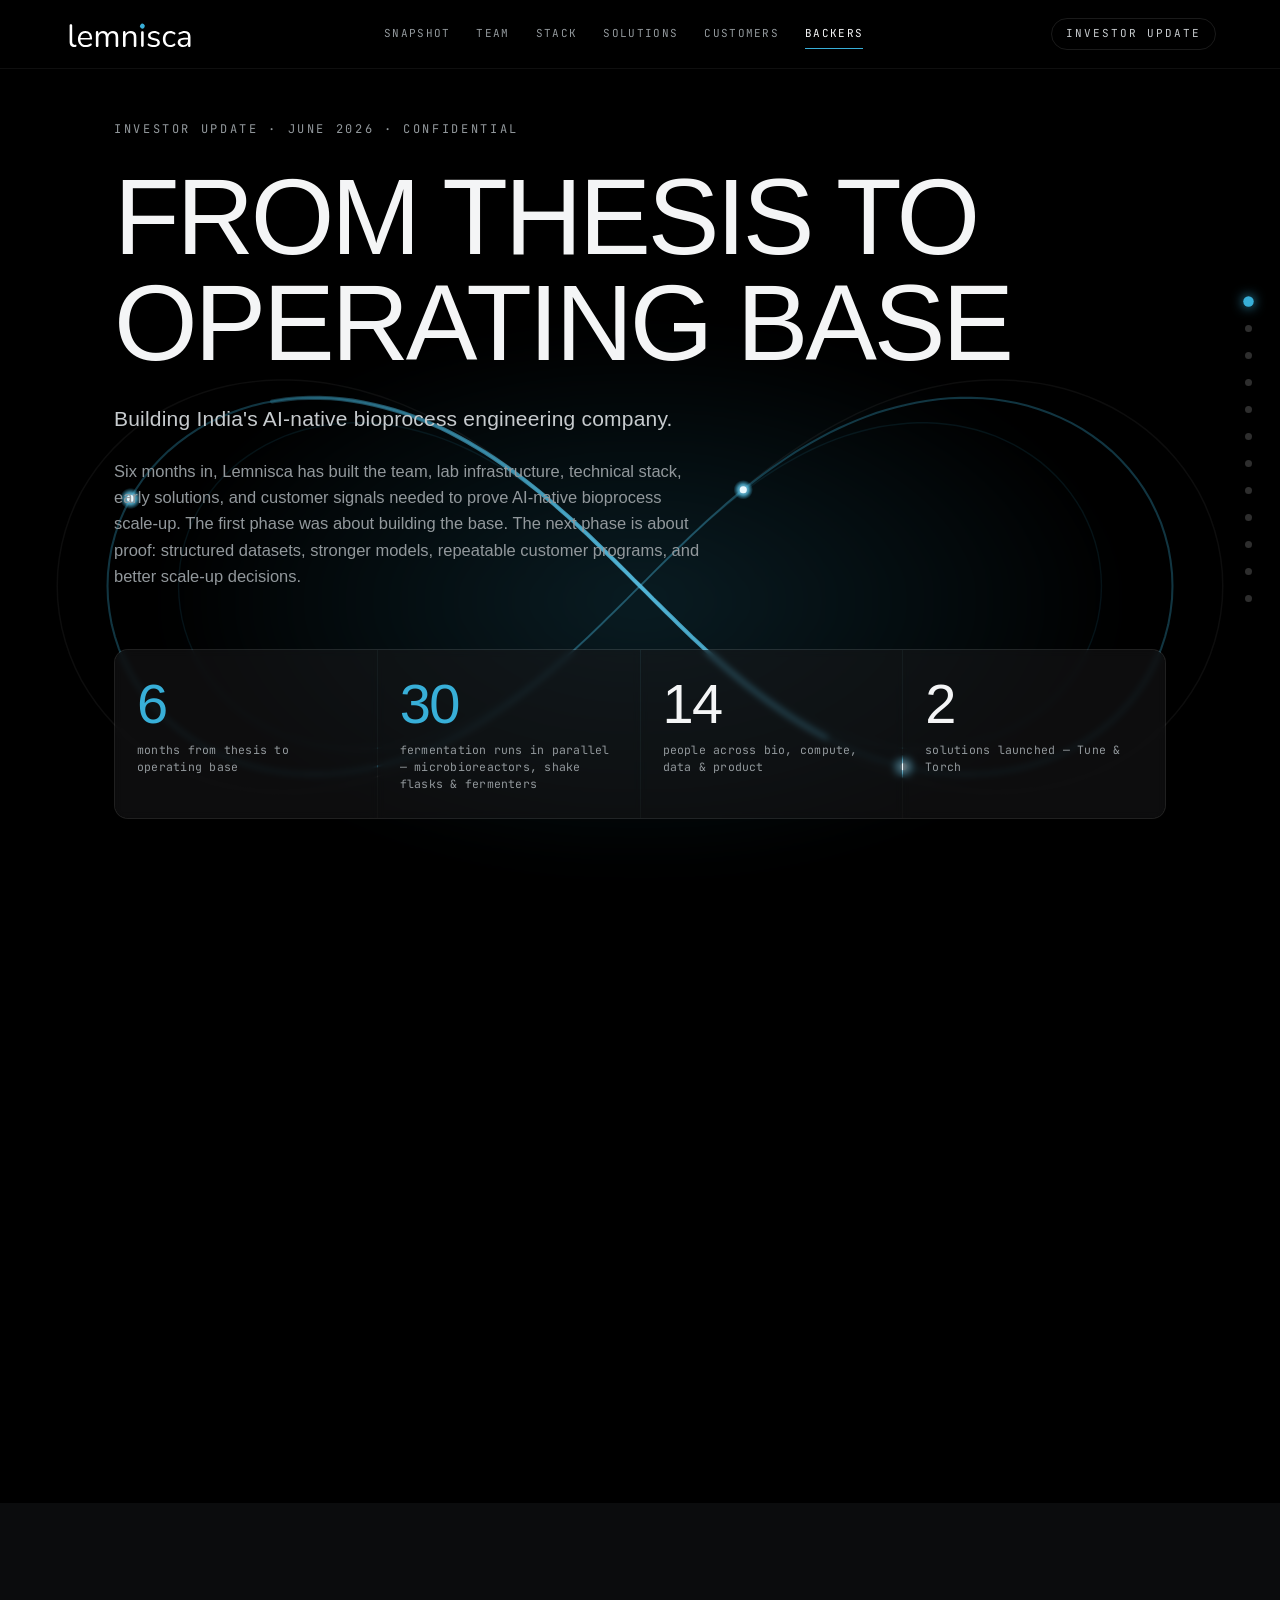
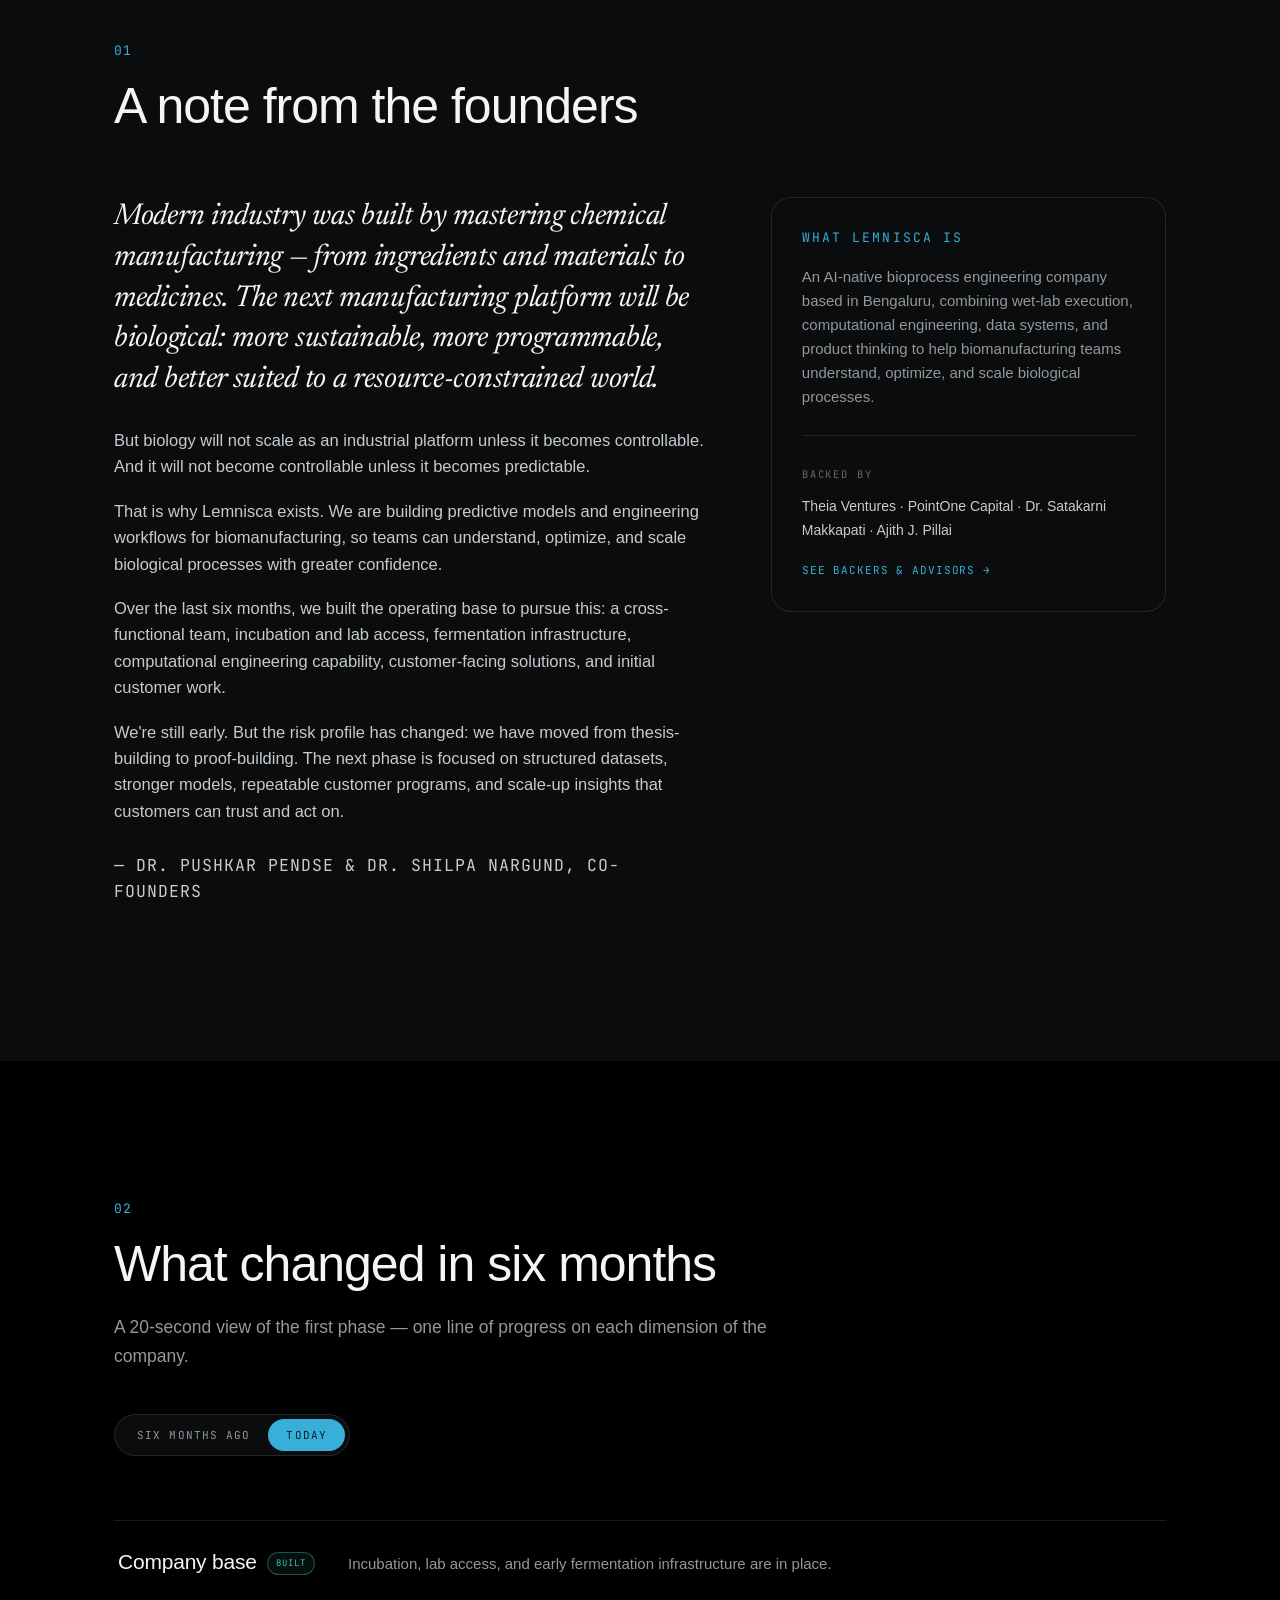
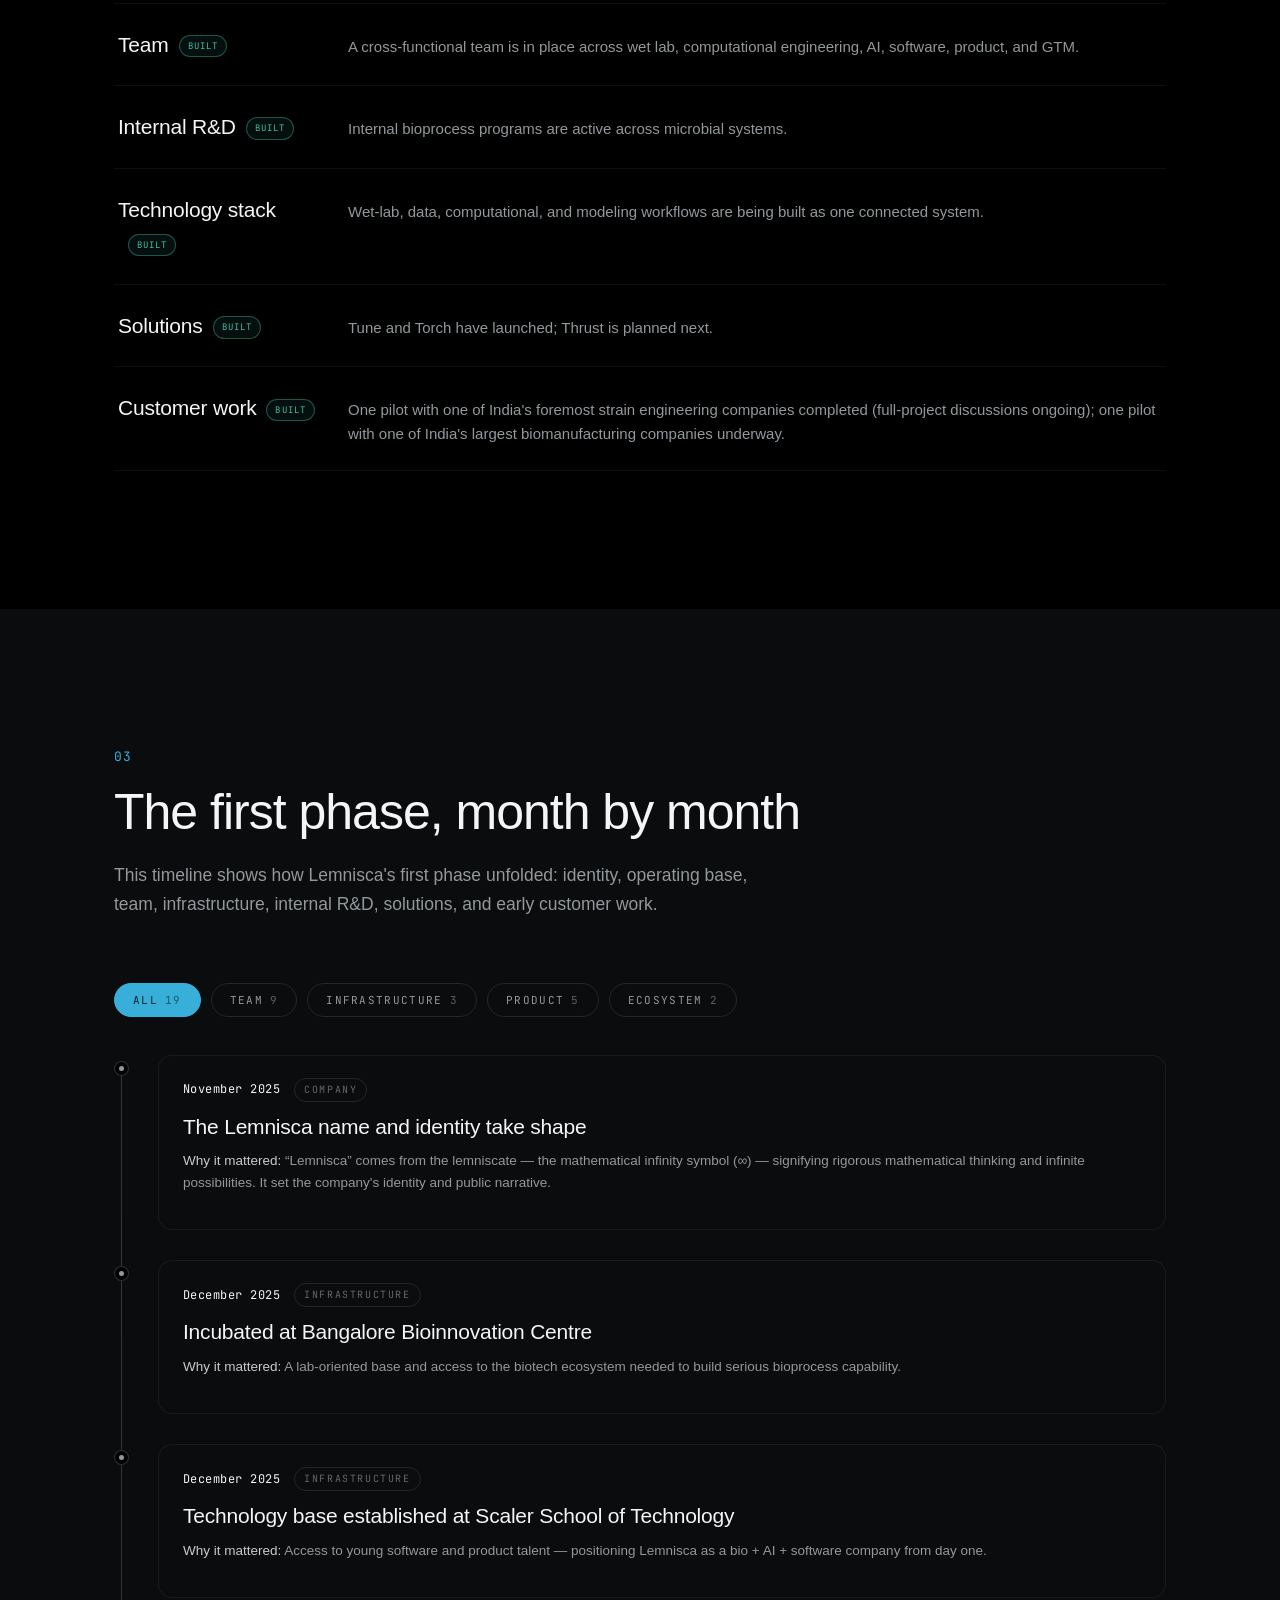
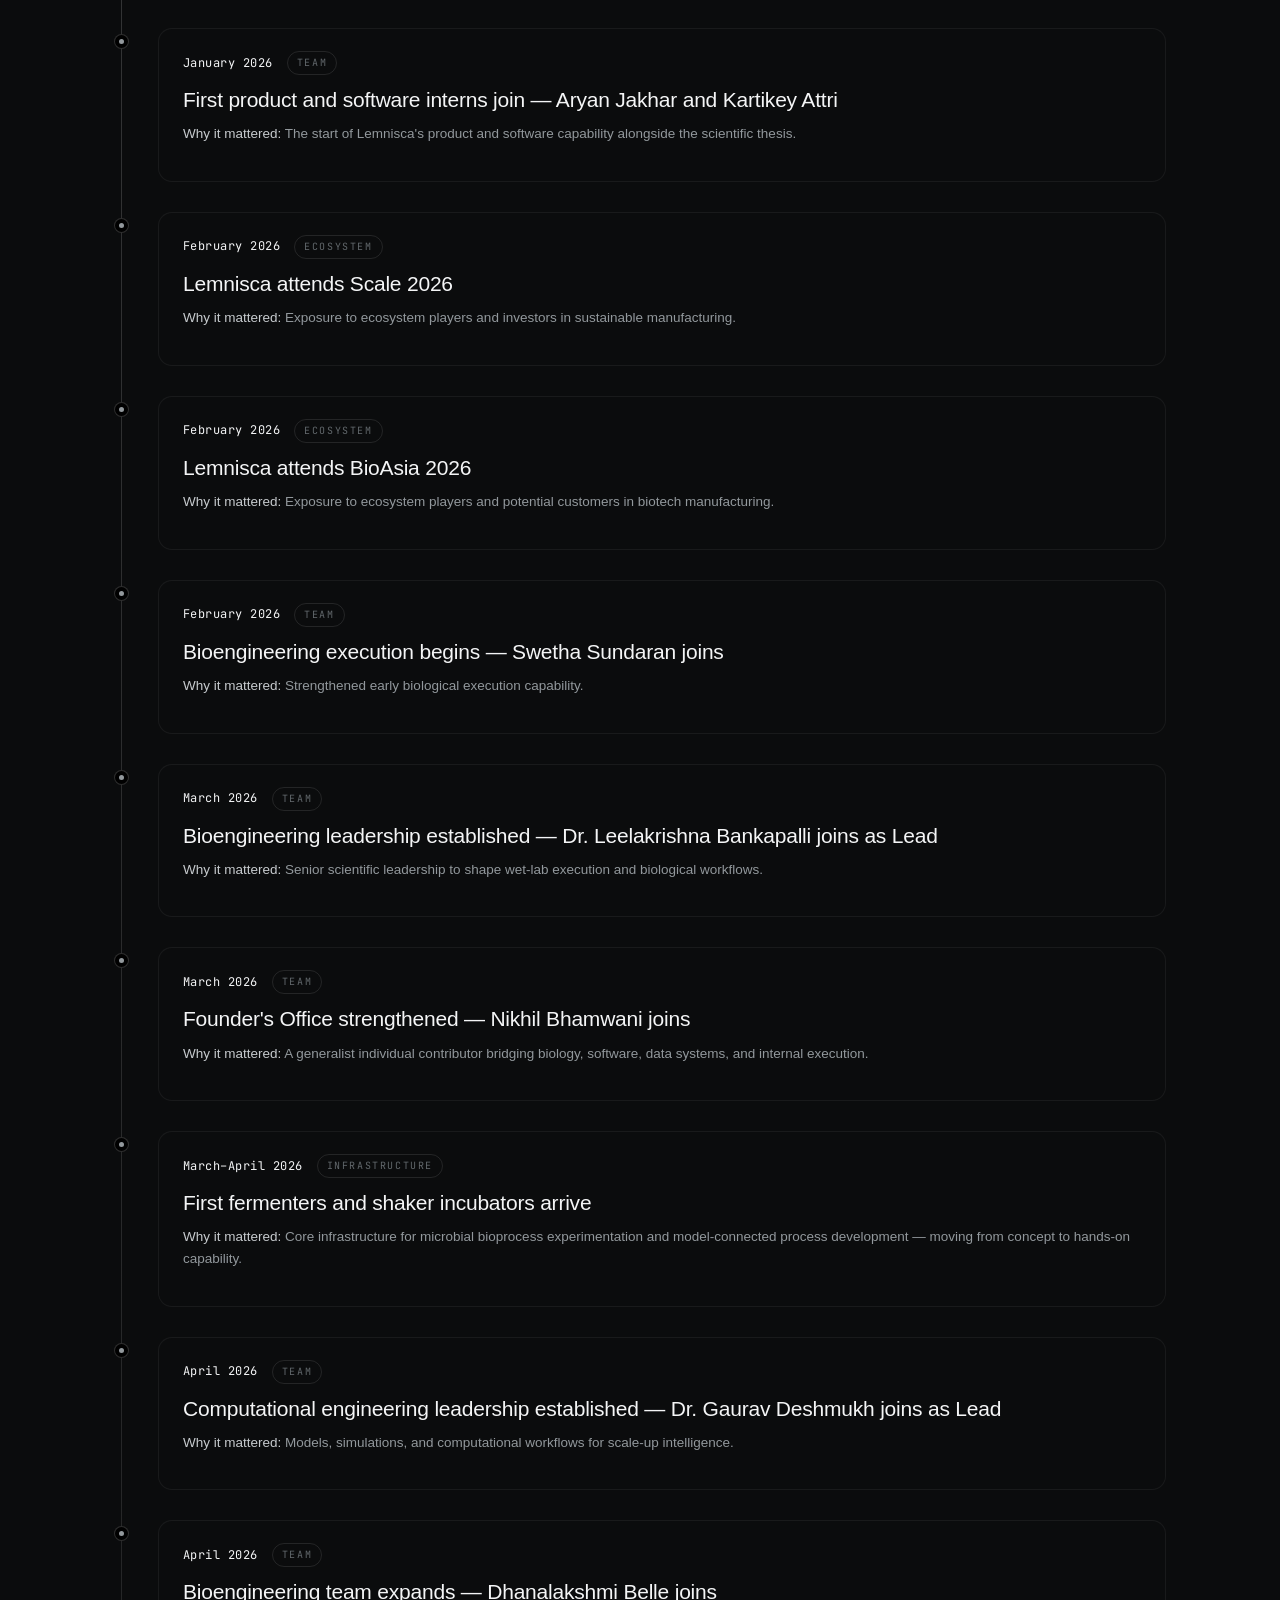
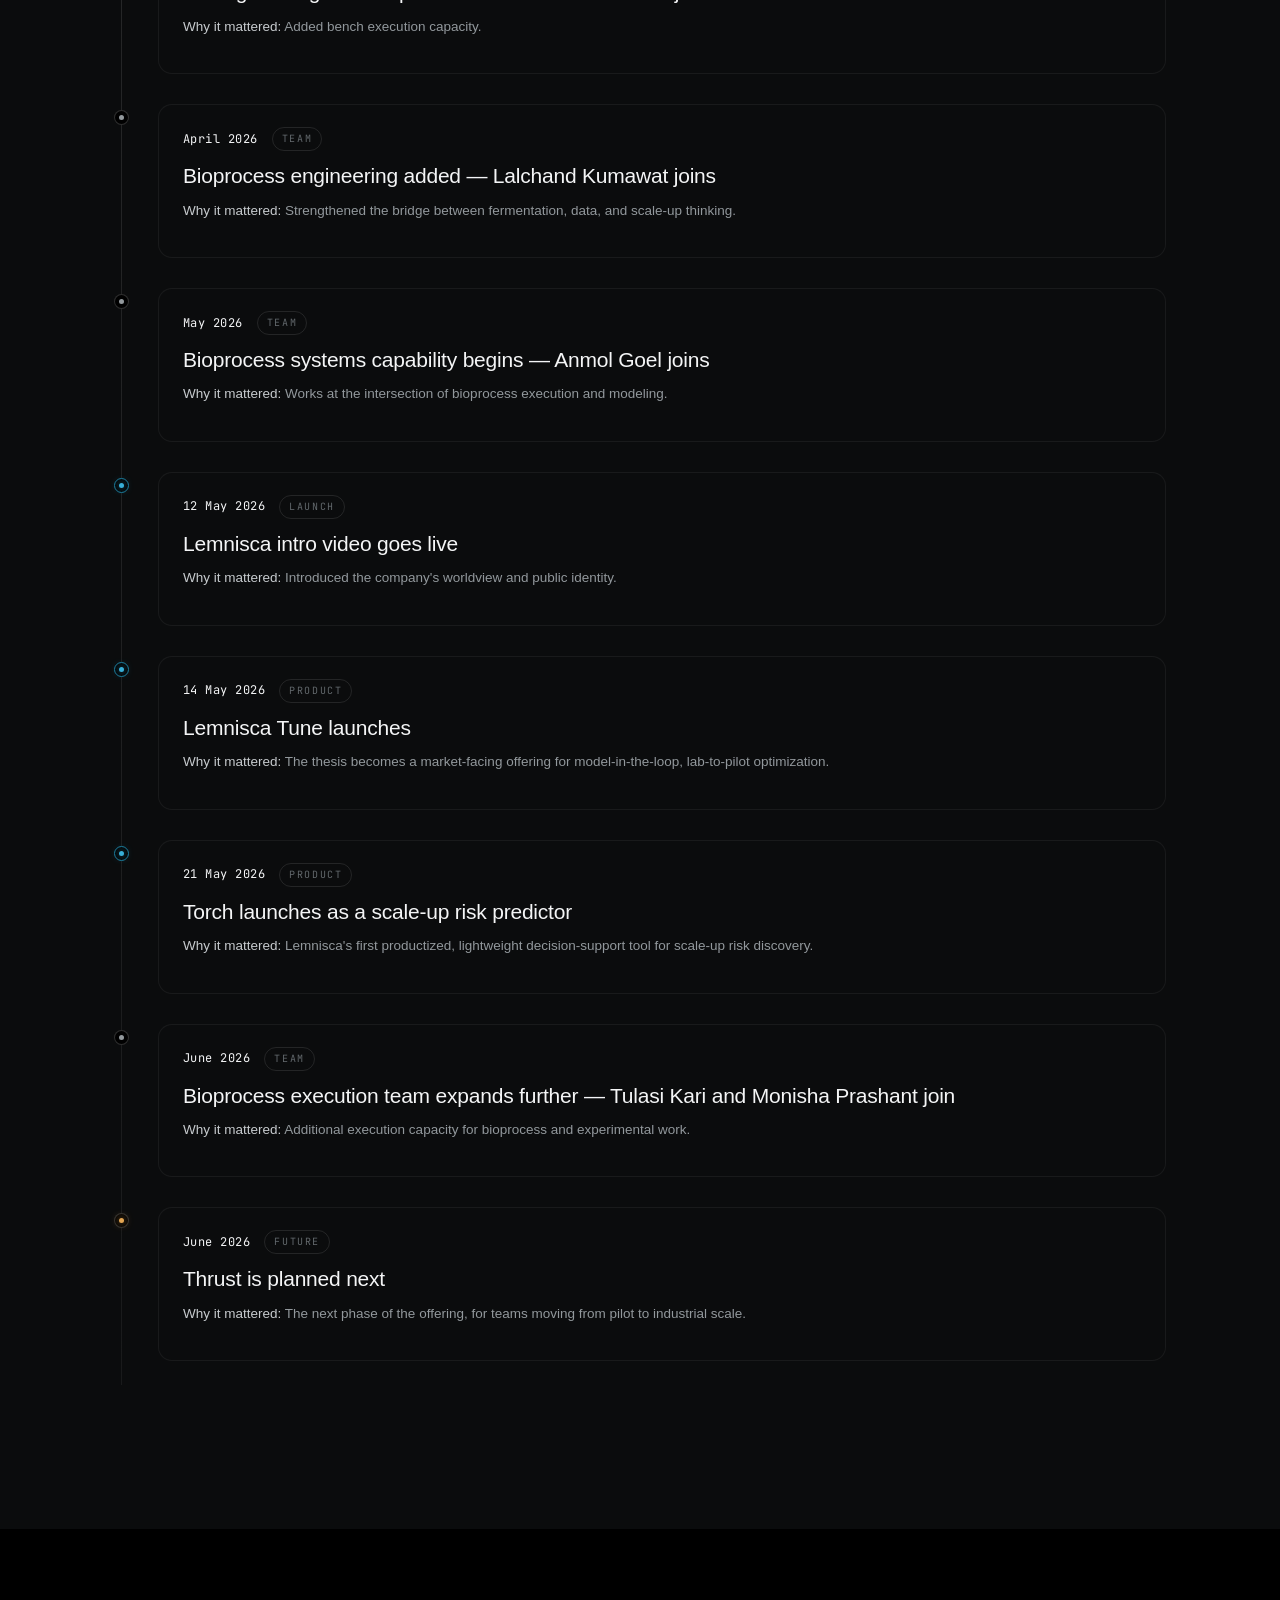
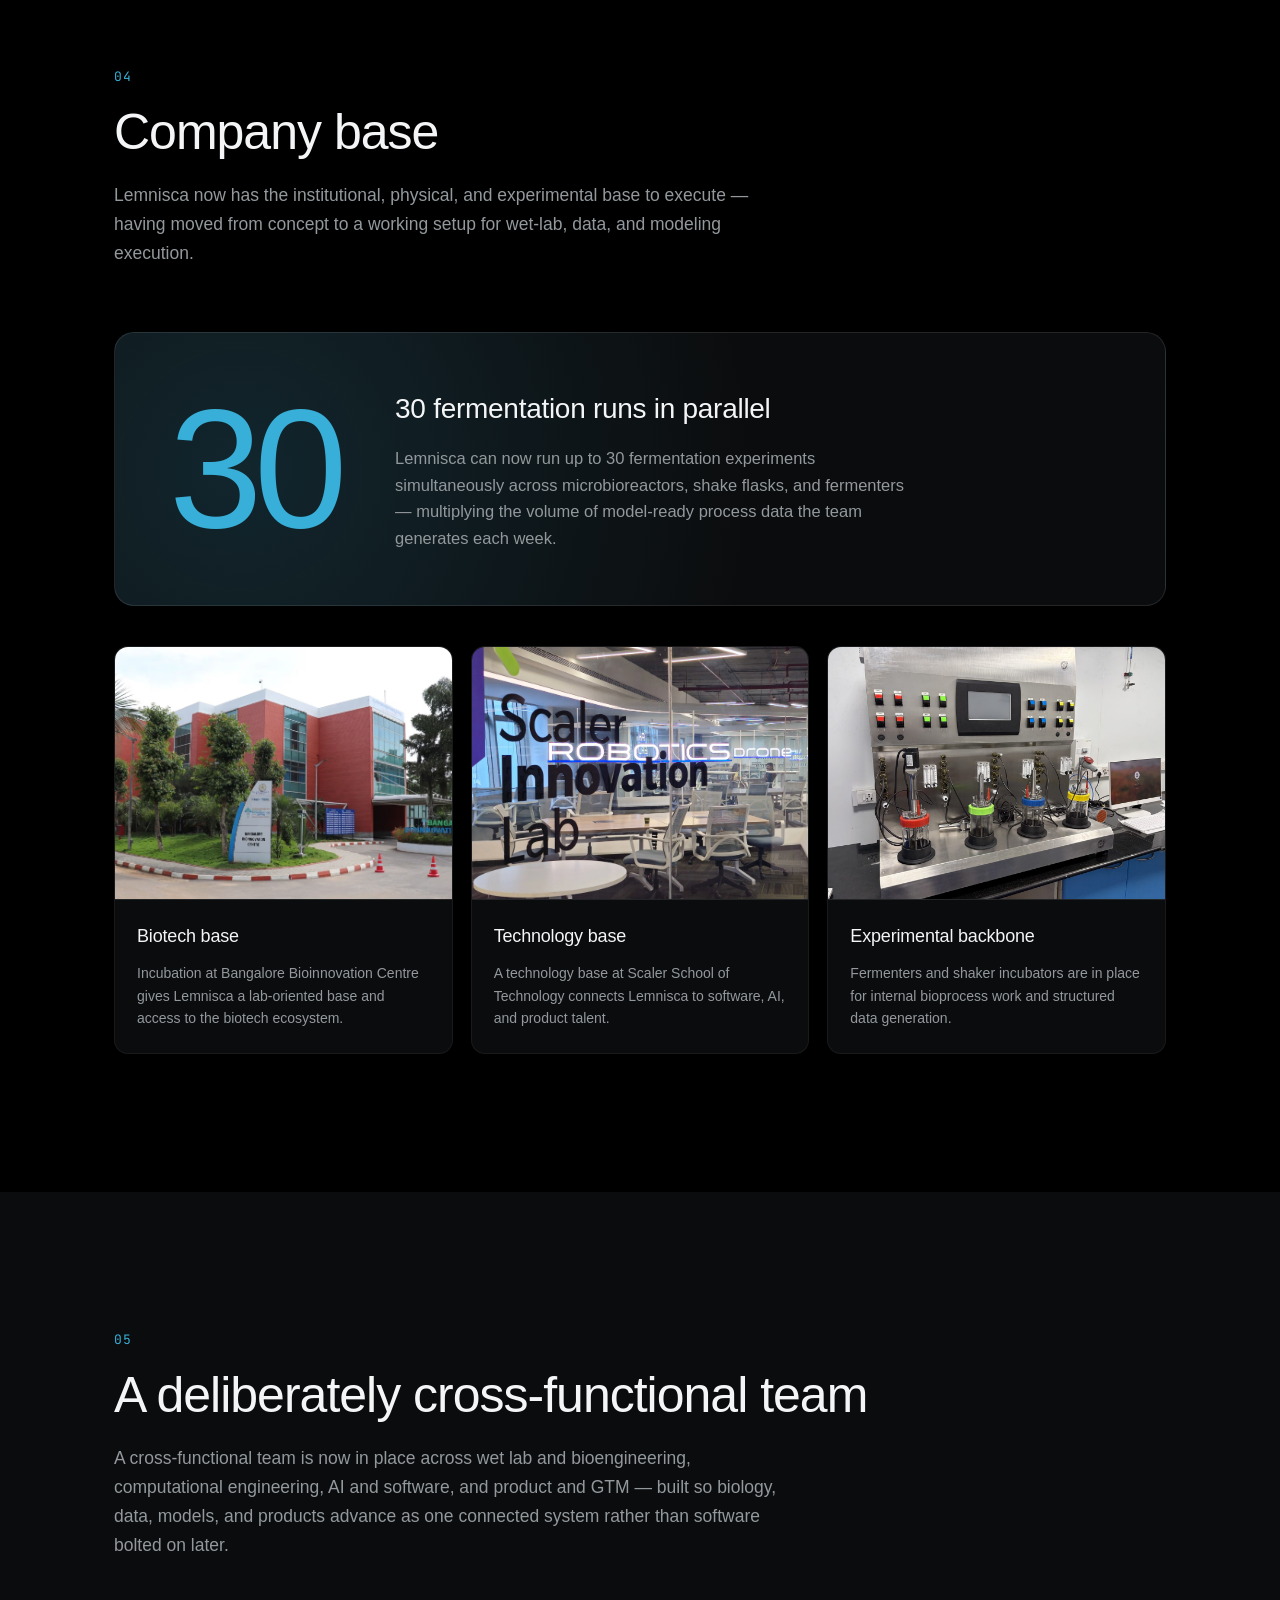
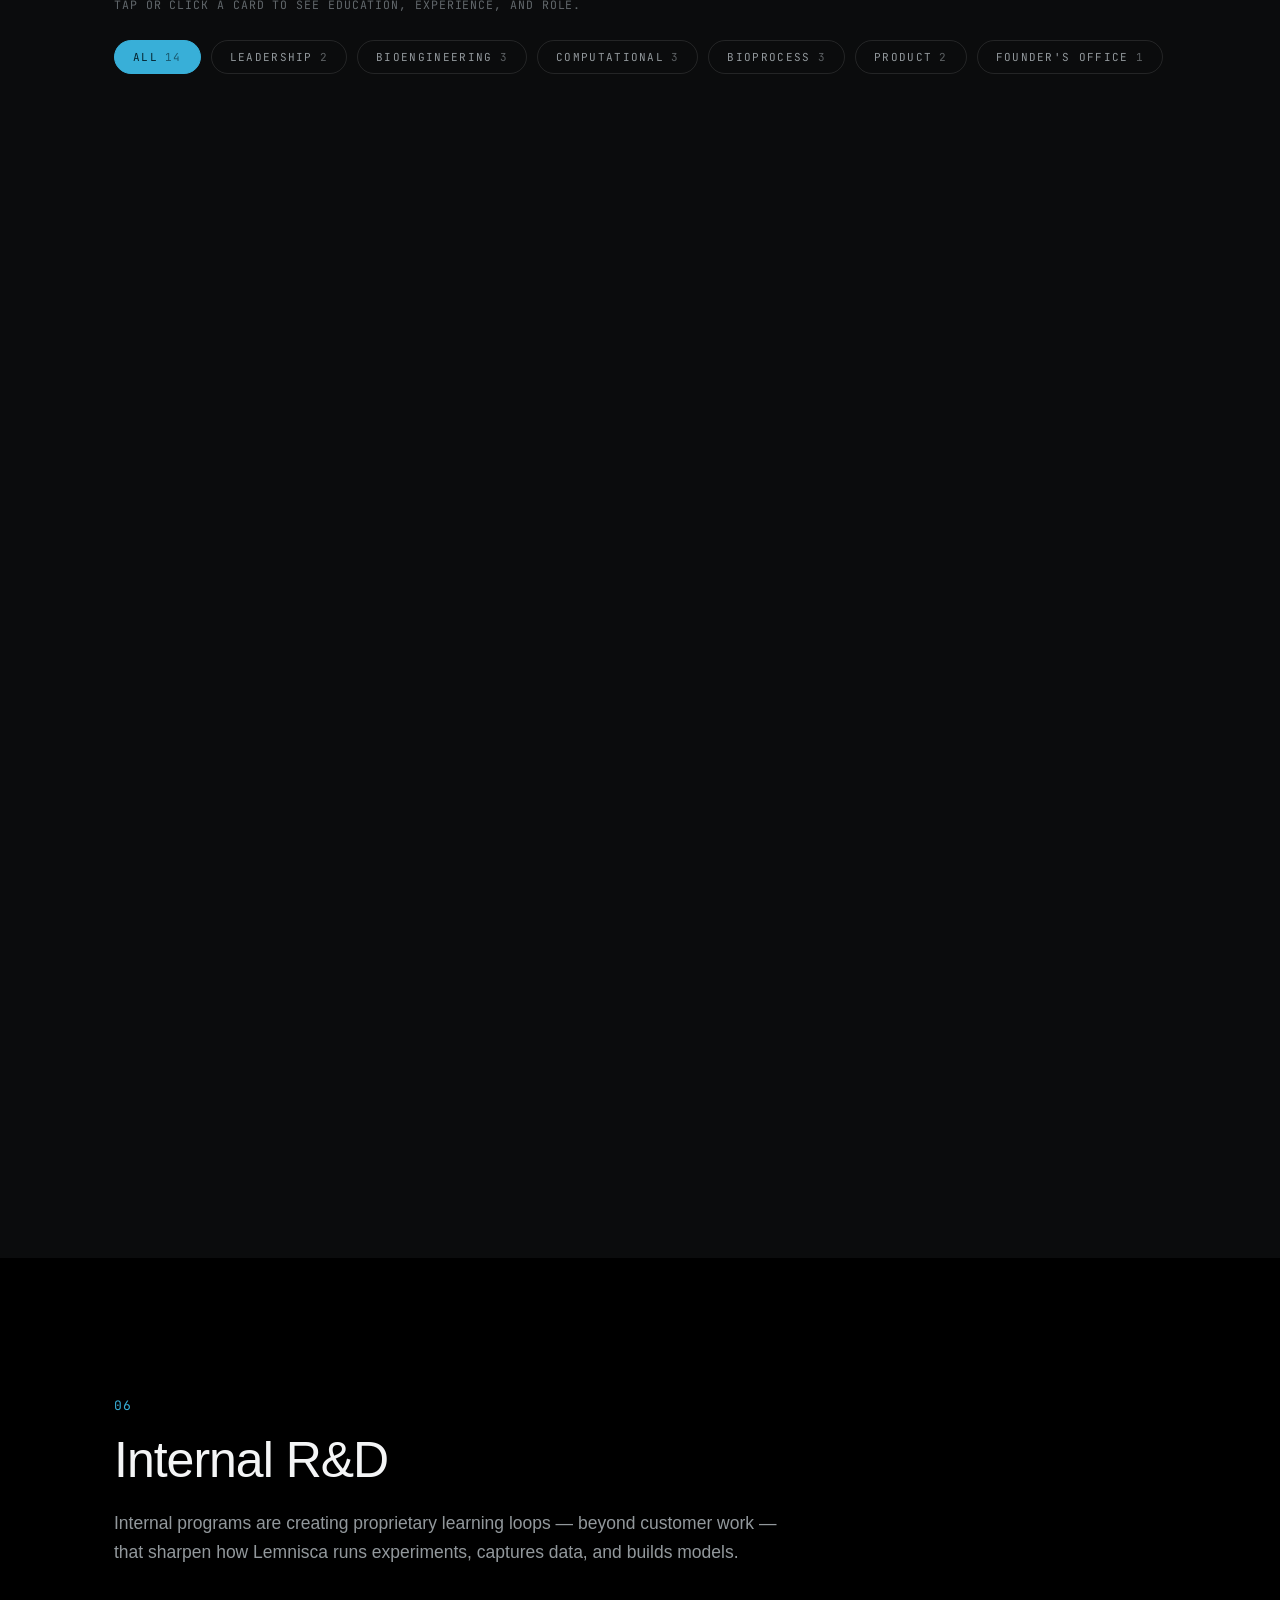
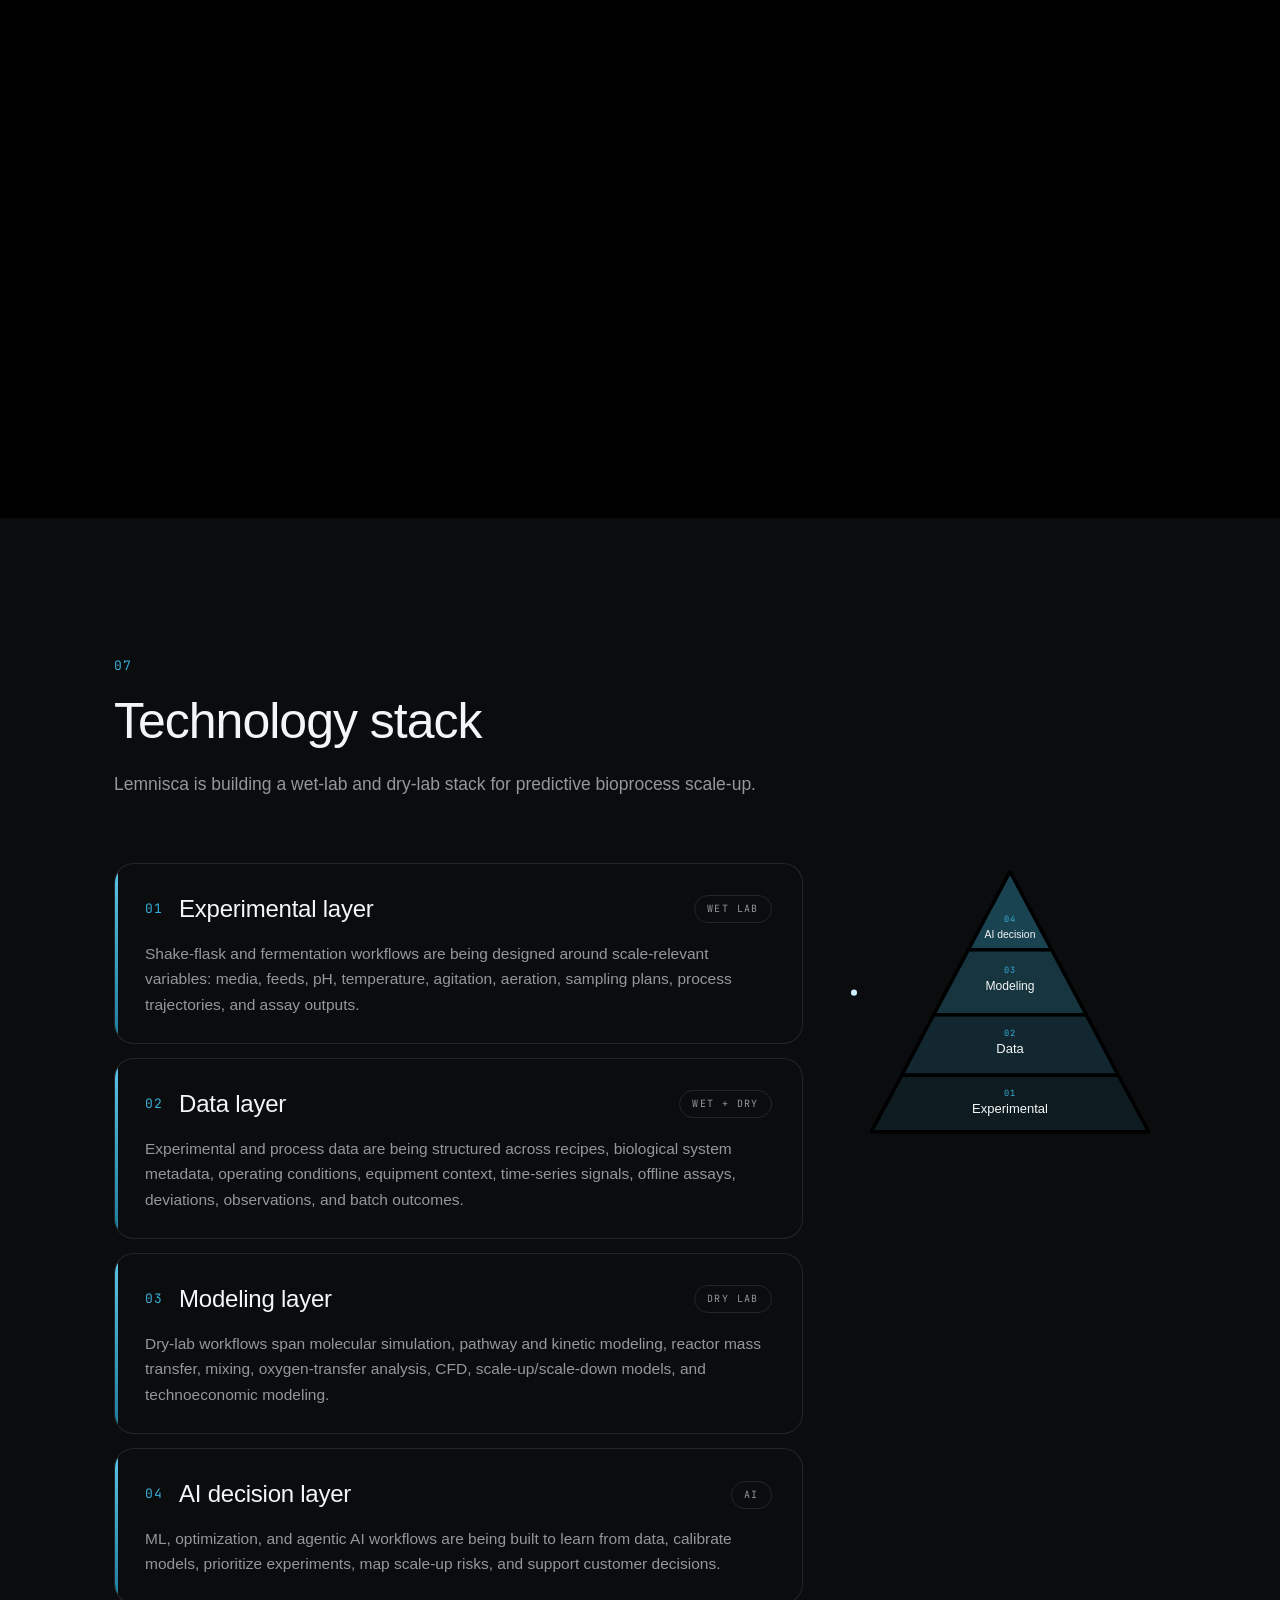
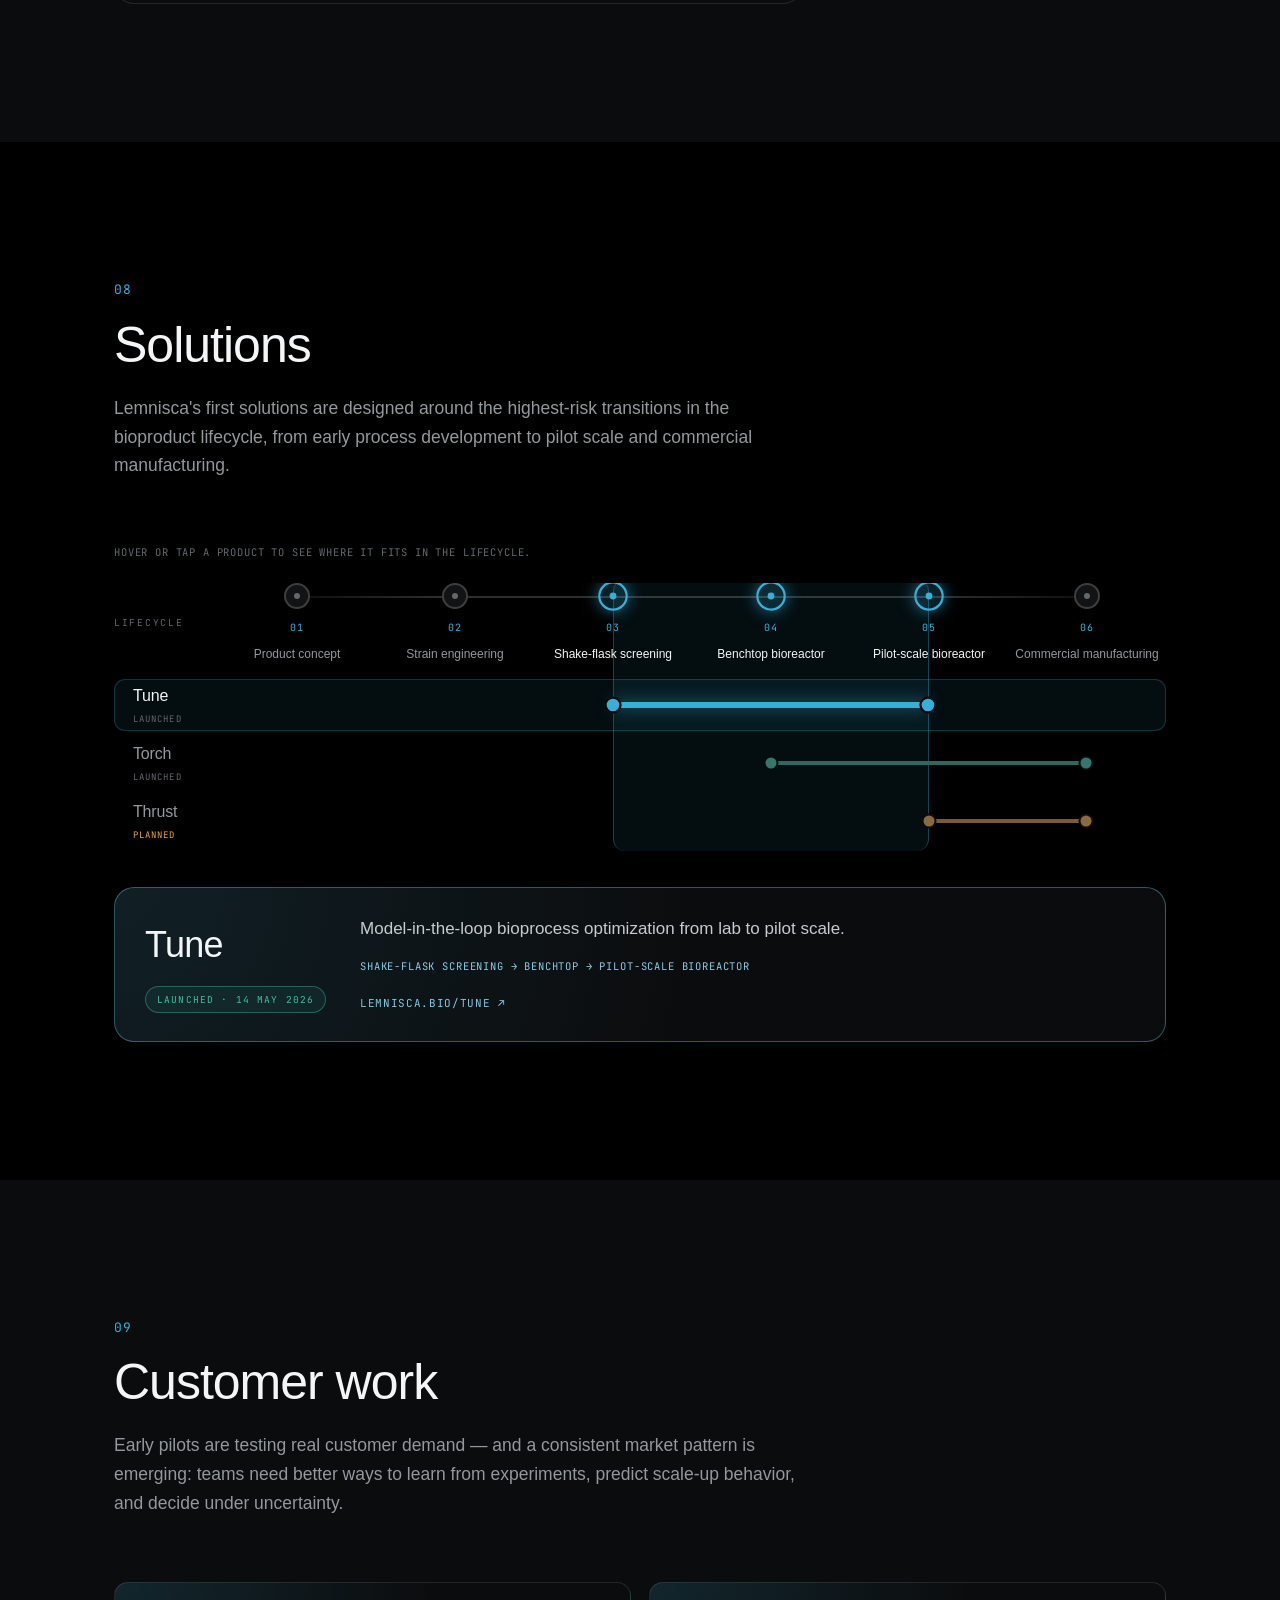
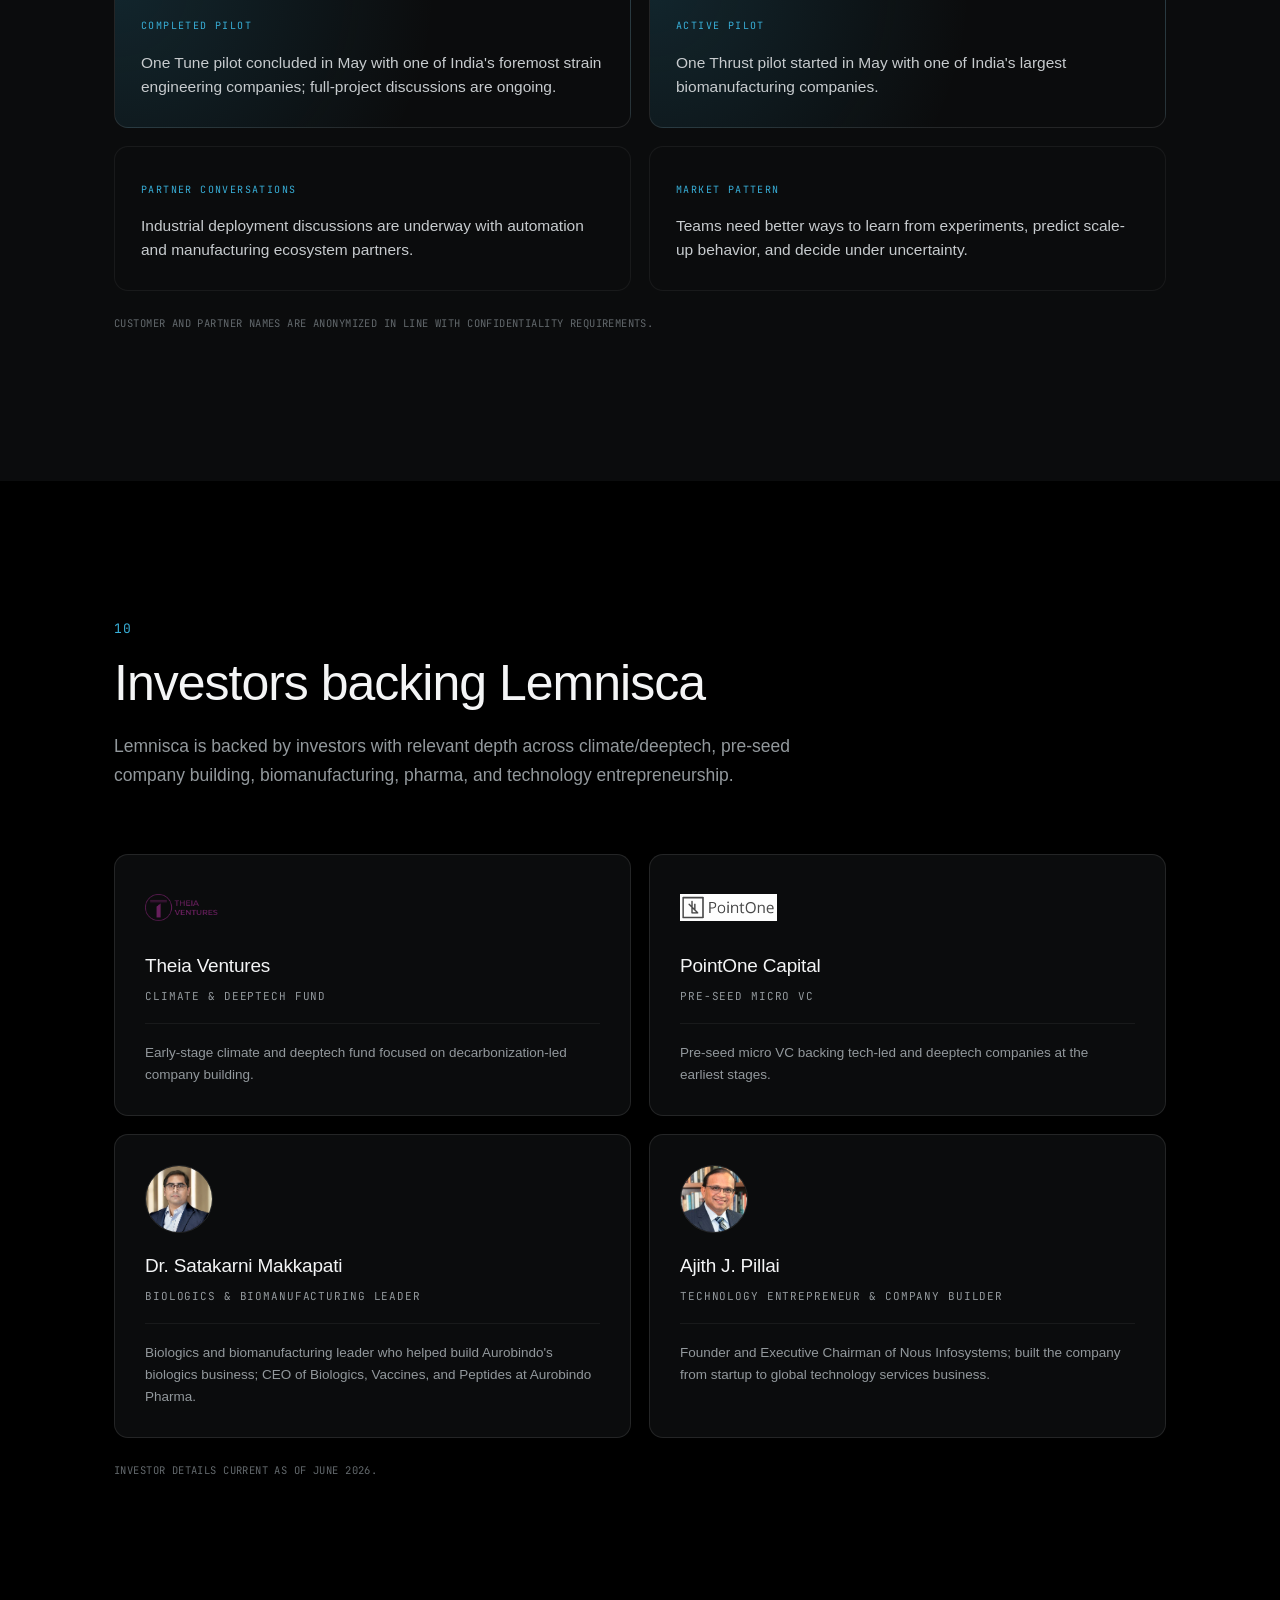
==== index.html @ b4c7c3ba "Initial commit — Lemnisca investor update site" ====
<!DOCTYPE html>
<html lang="en">
<head>
  <meta charset="UTF-8" />
  <meta name="viewport" content="width=device-width, initial-scale=1.0" />
  <title>Lemnisca — From Thesis to Operating Base</title>
  <meta name="description" content="Investor update on Lemnisca's first six months: operating base, team, internal R&D, technology stack, solutions, and early customer work. Confidential — for investors and approved stakeholders." />
  <meta name="robots" content="noindex, nofollow" />
  <link rel="icon" type="image/png" href="./Assets/favicon.png" />
  <link rel="apple-touch-icon" href="./Assets/favicon.png" />
  <link rel="preconnect" href="https://fonts.googleapis.com" />
  <link rel="preconnect" href="https://fonts.gstatic.com" crossorigin />
  <link href="https://fonts.googleapis.com/css2?family=JetBrains+Mono:wght@400;500&family=Newsreader:ital,opsz,wght@1,18..72,400;1,18..72,500&display=swap" rel="stylesheet" />
  <link rel="stylesheet" href="styles.css" />
</head>
<body>
  <div class="scroll-progress" id="scrollProgress" aria-hidden="true"></div>

  <!-- Header -->
  <header class="site-header" id="siteHeader">
    <a class="brand" href="#hero" aria-label="Lemnisca home">
      <span class="brand-logo"><svg viewBox="0 0 83 24" fill="currentColor" role="img" aria-label="Lemnisca" xmlns="http://www.w3.org/2000/svg"><path d="M6.48 20.18C5.52 20.18 4.78667 19.8867 4.28 19.3C3.77333 18.7133 3.52 17.8733 3.52 16.78V6.58C3.52 6.31333 3.58667 6.11333 3.72 5.98C3.85333 5.83333 4.05333 5.76 4.32 5.76C4.57333 5.76 4.77333 5.83333 4.92 5.98C5.06667 6.11333 5.14 6.31333 5.14 6.58V16.66C5.14 17.38 5.28 17.92 5.56 18.28C5.85333 18.6267 6.28 18.8 6.84 18.8C6.96 18.8 7.06667 18.7933 7.16 18.78C7.25333 18.7667 7.34667 18.76 7.44 18.76C7.58667 18.7467 7.68667 18.78 7.74 18.86C7.80667 18.94 7.84 19.1 7.84 19.34C7.84 19.58 7.78667 19.76 7.68 19.88C7.57333 20 7.4 20.08 7.16 20.12C7.05333 20.1333 6.94 20.1467 6.82 20.16C6.7 20.1733 6.58667 20.18 6.48 20.18ZM13.7203 20.18C12.6936 20.18 11.807 19.98 11.0603 19.58C10.327 19.1667 9.75365 18.5867 9.34031 17.84C8.94031 17.0933 8.74031 16.2 8.74031 15.16C8.74031 14.1467 8.94031 13.2667 9.34031 12.52C9.74031 11.76 10.287 11.1667 10.9803 10.74C11.687 10.3133 12.5003 10.1 13.4203 10.1C14.0736 10.1 14.6603 10.2133 15.1803 10.44C15.7003 10.6533 16.1403 10.9667 16.5003 11.38C16.8736 11.7933 17.1536 12.2933 17.3403 12.88C17.5403 13.4667 17.6403 14.1267 17.6403 14.86C17.6403 15.0733 17.5803 15.2333 17.4603 15.34C17.3403 15.4333 17.167 15.48 16.9403 15.48H9.98031V14.42H16.5603L16.2403 14.68C16.2403 13.96 16.1336 13.3533 15.9203 12.86C15.707 12.3533 15.3936 11.9667 14.9803 11.7C14.5803 11.4333 14.0736 11.3 13.4603 11.3C12.7803 11.3 12.2003 11.46 11.7203 11.78C11.2536 12.0867 10.9003 12.52 10.6603 13.08C10.4203 13.6267 10.3003 14.2667 10.3003 15V15.12C10.3003 16.3467 10.5936 17.28 11.1803 17.92C11.7803 18.56 12.627 18.88 13.7203 18.88C14.1736 18.88 14.6203 18.82 15.0603 18.7C15.5136 18.58 15.9536 18.38 16.3803 18.1C16.567 17.98 16.7336 17.9267 16.8803 17.94C17.0403 17.94 17.167 17.9867 17.2603 18.08C17.3536 18.16 17.4136 18.2667 17.4403 18.4C17.4803 18.52 17.467 18.6533 17.4003 18.8C17.347 18.9467 17.2336 19.0733 17.0603 19.18C16.6203 19.5 16.1003 19.7467 15.5003 19.92C14.9003 20.0933 14.307 20.18 13.7203 20.18ZM20.8248 20.14C20.5582 20.14 20.3582 20.0667 20.2248 19.92C20.0915 19.7733 20.0248 19.5667 20.0248 19.3V10.96C20.0248 10.6933 20.0915 10.4933 20.2248 10.36C20.3582 10.2133 20.5515 10.14 20.8048 10.14C21.0582 10.14 21.2515 10.2133 21.3848 10.36C21.5315 10.4933 21.6048 10.6933 21.6048 10.96V12.72L21.3848 12.44C21.6382 11.6933 22.0448 11.12 22.6048 10.72C23.1782 10.3067 23.8582 10.1 24.6448 10.1C25.4715 10.1 26.1382 10.3 26.6448 10.7C27.1648 11.0867 27.5115 11.6933 27.6848 12.52H27.3848C27.6248 11.7733 28.0515 11.1867 28.6648 10.76C29.2915 10.32 30.0182 10.1 30.8448 10.1C31.5782 10.1 32.1782 10.24 32.6448 10.52C33.1248 10.8 33.4848 11.2267 33.7248 11.8C33.9648 12.36 34.0848 13.0733 34.0848 13.94V19.3C34.0848 19.5667 34.0115 19.7733 33.8648 19.92C33.7315 20.0667 33.5315 20.14 33.2648 20.14C33.0115 20.14 32.8115 20.0667 32.6648 19.92C32.5315 19.7733 32.4648 19.5667 32.4648 19.3V14.02C32.4648 13.1267 32.3115 12.4733 32.0048 12.06C31.6982 11.6333 31.1782 11.42 30.4448 11.42C29.6448 11.42 29.0115 11.7 28.5448 12.26C28.0915 12.8067 27.8648 13.5533 27.8648 14.5V19.3C27.8648 19.5667 27.7915 19.7733 27.6448 19.92C27.5115 20.0667 27.3115 20.14 27.0448 20.14C26.7915 20.14 26.5915 20.0667 26.4448 19.92C26.3115 19.7733 26.2448 19.5667 26.2448 19.3V14.02C26.2448 13.1267 26.0848 12.4733 25.7648 12.06C25.4582 11.6333 24.9448 11.42 24.2248 11.42C23.4248 11.42 22.7915 11.7 22.3248 12.26C21.8715 12.8067 21.6448 13.5533 21.6448 14.5V19.3C21.6448 19.86 21.3715 20.14 20.8248 20.14ZM37.9138 20.14C37.6471 20.14 37.4471 20.0667 37.3138 19.92C37.1804 19.7733 37.1138 19.5667 37.1138 19.3V10.96C37.1138 10.6933 37.1804 10.4933 37.3138 10.36C37.4471 10.2133 37.6404 10.14 37.8938 10.14C38.1471 10.14 38.3404 10.2133 38.4738 10.36C38.6204 10.4933 38.6938 10.6933 38.6938 10.96V12.68L38.4738 12.44C38.7538 11.6667 39.2071 11.0867 39.8338 10.7C40.4738 10.3 41.2071 10.1 42.0338 10.1C42.8071 10.1 43.4471 10.24 43.9538 10.52C44.4738 10.8 44.8604 11.2267 45.1138 11.8C45.3671 12.36 45.4938 13.0733 45.4938 13.94V19.3C45.4938 19.5667 45.4204 19.7733 45.2738 19.92C45.1404 20.0667 44.9471 20.14 44.6938 20.14C44.4271 20.14 44.2204 20.0667 44.0738 19.92C43.9404 19.7733 43.8738 19.5667 43.8738 19.3V14.04C43.8738 13.1333 43.6938 12.4733 43.3338 12.06C42.9871 11.6333 42.4271 11.42 41.6538 11.42C40.7604 11.42 40.0471 11.7 39.5138 12.26C38.9938 12.8067 38.7338 13.54 38.7338 14.46V19.3C38.7338 19.86 38.4604 20.14 37.9138 20.14ZM49.2809 20.1C49.0143 20.1 48.8143 20.0267 48.6809 19.88C48.5476 19.72 48.4809 19.5 48.4809 19.22V11.04C48.4809 10.76 48.5476 10.5467 48.6809 10.4C48.8143 10.2533 49.0143 10.18 49.2809 10.18C49.5343 10.18 49.7343 10.2533 49.8809 10.4C50.0276 10.5467 50.1009 10.76 50.1009 11.04V19.22C50.1009 19.5 50.0276 19.72 49.8809 19.88C49.7476 20.0267 49.5476 20.1 49.2809 20.1ZM49.2809 7.94C48.9476 7.94 48.6876 7.85333 48.5009 7.68C48.3143 7.49333 48.2209 7.24667 48.2209 6.94C48.2209 6.62 48.3143 6.38 48.5009 6.22C48.6876 6.04667 48.9476 5.96 49.2809 5.96C49.6276 5.96 49.8876 6.04667 50.0609 6.22C50.2476 6.38 50.3409 6.62 50.3409 6.94C50.3409 7.24667 50.2476 7.49333 50.0609 7.68C49.8876 7.85333 49.6276 7.94 49.2809 7.94ZM56.4094 20.18C55.8094 20.18 55.2027 20.1067 54.5894 19.96C53.9894 19.8133 53.4294 19.56 52.9094 19.2C52.776 19.1067 52.6827 19 52.6294 18.88C52.576 18.7467 52.556 18.62 52.5694 18.5C52.596 18.3667 52.6494 18.2533 52.7294 18.16C52.8227 18.0667 52.9294 18.0133 53.0494 18C53.1827 17.9733 53.3294 18 53.4894 18.08C54.0094 18.4 54.5094 18.6267 54.9894 18.76C55.4827 18.88 55.9694 18.94 56.4494 18.94C57.2094 18.94 57.7827 18.8 58.1694 18.52C58.556 18.24 58.7494 17.86 58.7494 17.38C58.7494 17.0067 58.6227 16.7133 58.3694 16.5C58.116 16.2733 57.716 16.1 57.1694 15.98L55.3494 15.58C54.5094 15.4067 53.8827 15.1067 53.4694 14.68C53.0694 14.2533 52.8694 13.7 52.8694 13.02C52.8694 12.42 53.0227 11.9067 53.3294 11.48C53.6494 11.04 54.096 10.7 54.6694 10.46C55.2427 10.22 55.9094 10.1 56.6694 10.1C57.256 10.1 57.8094 10.18 58.3294 10.34C58.8627 10.4867 59.3427 10.7267 59.7694 11.06C59.9027 11.1533 59.9894 11.2667 60.0294 11.4C60.0827 11.52 60.0894 11.6467 60.0494 11.78C60.0227 11.9 59.9627 12.0067 59.8694 12.1C59.776 12.18 59.6627 12.2267 59.5294 12.24C59.396 12.2533 59.256 12.2133 59.1094 12.12C58.7094 11.8533 58.3027 11.66 57.8894 11.54C57.476 11.4067 57.0694 11.34 56.6694 11.34C55.9227 11.34 55.356 11.4867 54.9694 11.78C54.5827 12.0733 54.3894 12.46 54.3894 12.94C54.3894 13.3133 54.5094 13.62 54.7494 13.86C54.9894 14.1 55.3627 14.2733 55.8694 14.38L57.6894 14.76C58.556 14.9467 59.2027 15.2467 59.6294 15.66C60.0694 16.06 60.2894 16.6067 60.2894 17.3C60.2894 18.18 59.936 18.88 59.2294 19.4C58.5227 19.92 57.5827 20.18 56.4094 20.18ZM66.8783 20.18C65.9049 20.18 65.0649 19.9667 64.3583 19.54C63.6516 19.1133 63.1049 18.52 62.7183 17.76C62.3449 16.9867 62.1583 16.0933 62.1583 15.08C62.1583 14.3067 62.2649 13.6133 62.4783 13C62.6916 12.3867 63.0049 11.8667 63.4183 11.44C63.8316 11 64.3249 10.6667 64.8983 10.44C65.4849 10.2133 66.1449 10.1 66.8783 10.1C67.3583 10.1 67.8583 10.1733 68.3783 10.32C68.8983 10.4667 69.3716 10.72 69.7983 11.08C69.9316 11.1733 70.0183 11.2867 70.0583 11.42C70.0983 11.5533 70.0983 11.6867 70.0583 11.82C70.0183 11.94 69.9516 12.0467 69.8583 12.14C69.7649 12.22 69.6449 12.2667 69.4983 12.28C69.3649 12.2933 69.2249 12.2467 69.0783 12.14C68.7316 11.8733 68.3783 11.6867 68.0183 11.58C67.6583 11.4733 67.3116 11.42 66.9783 11.42C66.4583 11.42 66.0049 11.5067 65.6183 11.68C65.2316 11.84 64.9049 12.0733 64.6383 12.38C64.3716 12.6867 64.1649 13.0667 64.0183 13.52C63.8849 13.9733 63.8183 14.5 63.8183 15.1C63.8183 16.26 64.0916 17.18 64.6383 17.86C65.1849 18.5267 65.9649 18.86 66.9783 18.86C67.3116 18.86 67.6516 18.8067 67.9983 18.7C68.3583 18.5933 68.7183 18.4067 69.0783 18.14C69.2249 18.0333 69.3649 17.9867 69.4983 18C69.6316 18.0133 69.7449 18.0667 69.8383 18.16C69.9316 18.24 69.9916 18.3467 70.0183 18.48C70.0583 18.6133 70.0583 18.7467 70.0183 18.88C69.9783 19 69.8916 19.1067 69.7583 19.2C69.3316 19.5467 68.8649 19.8 68.3583 19.96C67.8516 20.1067 67.3583 20.18 66.8783 20.18ZM74.998 20.18C74.3313 20.18 73.7313 20.0533 73.198 19.8C72.678 19.5333 72.2646 19.1733 71.958 18.72C71.6513 18.2667 71.498 17.76 71.498 17.2C71.498 16.48 71.678 15.9133 72.038 15.5C72.4113 15.0867 73.018 14.7933 73.858 14.62C74.7113 14.4467 75.8713 14.36 77.338 14.36H78.238V15.42H77.358C76.278 15.42 75.4246 15.4733 74.798 15.58C74.1846 15.6733 73.7513 15.84 73.498 16.08C73.258 16.32 73.138 16.66 73.138 17.1C73.138 17.6467 73.3246 18.0933 73.698 18.44C74.0846 18.7867 74.6046 18.96 75.258 18.96C75.7913 18.96 76.258 18.8333 76.658 18.58C77.0713 18.3267 77.3913 17.98 77.618 17.54C77.858 17.1 77.978 16.5933 77.978 16.02V13.74C77.978 12.9133 77.8113 12.32 77.478 11.96C77.1446 11.5867 76.598 11.4 75.838 11.4C75.3713 11.4 74.9046 11.46 74.438 11.58C73.9713 11.7 73.478 11.8933 72.958 12.16C72.7713 12.2533 72.6113 12.2867 72.478 12.26C72.3446 12.22 72.238 12.1467 72.158 12.04C72.078 11.9333 72.0313 11.8133 72.018 11.68C72.0046 11.5333 72.0313 11.3933 72.098 11.26C72.178 11.1267 72.298 11.02 72.458 10.94C73.0446 10.6467 73.6246 10.4333 74.198 10.3C74.7713 10.1667 75.318 10.1 75.838 10.1C76.678 10.1 77.3713 10.24 77.918 10.52C78.4646 10.7867 78.8713 11.2 79.138 11.76C79.4046 12.3067 79.538 13.0133 79.538 13.88V19.3C79.538 19.5667 79.4713 19.7733 79.338 19.92C79.218 20.0667 79.038 20.14 78.798 20.14C78.5446 20.14 78.3513 20.0667 78.218 19.92C78.0846 19.7733 78.018 19.5667 78.018 19.3V17.74H78.198C78.0913 18.2467 77.8846 18.68 77.578 19.04C77.2846 19.4 76.918 19.68 76.478 19.88C76.038 20.08 75.5446 20.18 74.998 20.18Z" fill="white"></path><path d="M49.2905 7L49.25 7.05002" stroke="#38AFD8" stroke-width="3" stroke-linecap="round"></path></svg></span>
    </a>
    <nav class="site-nav" aria-label="Section navigation">
      <a href="#snapshot">Snapshot</a>
      <a href="#team">Team</a>
      <a href="#stack">Stack</a>
      <a href="#solutions">Solutions</a>
      <a href="#customers">Customers</a>
      <a href="#backers">Backers</a>
    </nav>
    <span class="header-tag">Investor Update</span>
  </header>

  <nav class="nav-rail" id="navRail" aria-label="Section progress"></nav>

  <main>
    <!-- HERO -->
    <section class="hero" id="hero" data-screen-label="Hero">
      <div class="hero-glow" aria-hidden="true"></div>
      <svg class="hero-loop" viewBox="0 0 900 520" preserveAspectRatio="xMidYMid meet" aria-hidden="true">
        <defs>
          <linearGradient id="loopGrad" x1="0" y1="0" x2="1" y2="0">
            <stop offset="0" stop-color="#38afd8" stop-opacity="0"/>
            <stop offset="0.5" stop-color="#5bc7ec" stop-opacity="0.85"/>
            <stop offset="1" stop-color="#38afd8" stop-opacity="0"/>
          </linearGradient>
          <radialGradient id="tracerGrad">
            <stop offset="0" stop-color="#cdefff"/>
            <stop offset="55%" stop-color="#5bc7ec" stop-opacity="0.7"/>
            <stop offset="100%" stop-color="#38afd8" stop-opacity="0"/>
          </radialGradient>
        </defs>
        <g id="lemniscate"></g>
      </svg>
      <div class="wrap">
        <p class="eyebrow">Investor Update · June 2026 · Confidential</p>
        <h1 class="hero-title">From thesis to<br />operating base</h1>
        <p class="hero-sub">Building India's AI-native bioprocess engineering company.</p>
        <p class="hero-lede">
          Six months in, Lemnisca has built the team, lab infrastructure, technical stack, early solutions,
          and customer signals needed to prove AI-native bioprocess scale-up. The first phase was about building
          the base. The next phase is about proof: structured datasets, stronger models, repeatable customer
          programs, and better scale-up decisions.
        </p>
        <div class="hero-stats" id="heroStats"></div>
        <div class="hero-media" style="margin-top:28px;">
          <div style="padding:56.25% 0 0 0;position:relative;border-radius:14px;overflow:hidden;">
            <iframe src="https://player.vimeo.com/video/1197084512?badge=0&amp;autopause=0&amp;player_id=0&amp;app_id=58479&amp;autoplay=1&amp;loop=1&amp;muted=1" frameborder="0" allow="autoplay; fullscreen; picture-in-picture; clipboard-write; encrypted-media; web-share" referrerpolicy="strict-origin-when-cross-origin" style="position:absolute;top:0;left:0;width:100%;height:100%;" title="Lemnisca intro video"></iframe>
          </div>
        </div>
      </div>
    </section>

    <!-- 01 FOUNDER NOTE -->
    <section class="section section--alt founder" id="founder" data-screen-label="Founder note">
      <div class="wrap">
        <div class="section-head">
          <span class="section-index">01</span>
          <h2 class="section-title">A note from the founders</h2>
        </div>
        <div class="founder-grid">
          <div class="founder-note reveal">
            <p class="lead">Modern industry was built by mastering chemical manufacturing — from ingredients and materials to medicines. The next manufacturing platform will be biological: more sustainable, more programmable, and better suited to a resource-constrained world.</p>
            <p>But biology will not scale as an industrial platform unless it becomes controllable. And it will not become controllable unless it becomes predictable.</p>
            <p>That is why Lemnisca exists. We are building predictive models and engineering workflows for biomanufacturing, so teams can understand, optimize, and scale biological processes with greater confidence.</p>
            <p>Over the last six months, we built the operating base to pursue this: a cross-functional team, incubation and lab access, fermentation infrastructure, computational engineering capability, customer-facing solutions, and initial customer work.</p>
            <p>We're still early. But the risk profile has changed: we have moved from thesis-building to proof-building. The next phase is focused on structured datasets, stronger models, repeatable customer programs, and scale-up insights that customers can trust and act on.</p>
            <p class="founder-signoff">— Dr. Pushkar Pendse &amp; Dr. Shilpa Nargund, Co-founders</p>
          </div>
          <aside class="founder-side reveal">
            <h3>What Lemnisca is</h3>
            <p>An AI-native bioprocess engineering company based in Bengaluru, combining wet-lab execution, computational engineering, data systems, and product thinking to help biomanufacturing teams understand, optimize, and scale biological processes.</p>
            <div class="founder-backers">
              <span class="kicker">Backed by</span>
              <p class="backer-names">Theia Ventures · PointOne Capital · Dr. Satakarni Makkapati · Ajith J. Pillai</p>
              <p class="backer-link"><a href="#backers">See backers &amp; advisors →</a></p>
            </div>
          </aside>
        </div>
      </div>
    </section>

    <!-- 02 PROGRESS SNAPSHOT -->
    <section class="section section--snapshot" id="snapshot" data-screen-label="Snapshot">
      <div class="wrap">
        <div class="section-head">
          <span class="section-index">02</span>
          <h2 class="section-title">What changed in six months</h2>
          <p class="section-intro">A 20-second view of the first phase — one line of progress on each dimension of the company.</p>
          <div class="snap-toggle" id="snapToggle" role="group" aria-label="Compare six months ago to today">
            <button type="button" data-state="then">Six months ago</button>
            <button type="button" data-state="now" class="active">Today</button>
          </div>
        </div>
        <div class="snapshot" id="snapshotRows">
          <div class="snap-row reveal"><span class="snap-area">Company base<span class="tag-built">Built</span><span class="tag-thesis">Thesis</span></span><span class="snap-detail" data-now="Incubation, lab access, and early fermentation infrastructure are in place." data-then="An idea and a plan — no incubation, no lab, no equipment yet.">Incubation, lab access, and early fermentation infrastructure are in place.</span></div>
          <div class="snap-row reveal"><span class="snap-area">Team<span class="tag-built">Built</span><span class="tag-thesis">Thesis</span></span><span class="snap-detail" data-now="A cross-functional team is in place across wet lab, computational engineering, AI, software, product, and GTM." data-then="Two founders with a shared conviction.">A cross-functional team is in place across wet lab, computational engineering, AI, software, product, and GTM.</span></div>
          <div class="snap-row reveal"><span class="snap-area">Internal R&amp;D<span class="tag-built">Built</span><span class="tag-thesis">Thesis</span></span><span class="snap-detail" data-now="Internal bioprocess programs are active across microbial systems." data-then="Target systems and programs defined on paper.">Internal bioprocess programs are active across microbial systems.</span></div>
          <div class="snap-row reveal"><span class="snap-area">Technology stack<span class="tag-built">Built</span><span class="tag-thesis">Thesis</span></span><span class="snap-detail" data-now="Wet-lab, data, computational, and modeling workflows are being built as one connected system." data-then="A conceptual architecture for the wet-lab-to-AI stack.">Wet-lab, data, computational, and modeling workflows are being built as one connected system.</span></div>
          <div class="snap-row reveal"><span class="snap-area">Solutions<span class="tag-built">Built</span><span class="tag-thesis">Thesis</span></span><span class="snap-detail" data-now="Tune and Torch have launched; Thrust is planned next." data-then="Product concepts, not yet built or launched.">Tune and Torch have launched; Thrust is planned next.</span></div>
          <div class="snap-row reveal"><span class="snap-area">Customer work<span class="tag-built">Built</span><span class="tag-thesis">Thesis</span></span><span class="snap-detail" data-now="One pilot with one of India's foremost strain engineering companies completed (full-project discussions ongoing); one pilot with one of India's largest biomanufacturing companies underway." data-then="Hypotheses about where customers feel scale-up pain.">One pilot with one of India's foremost strain engineering companies completed (full-project discussions ongoing); one pilot with one of India's largest biomanufacturing companies underway.</span></div>
        </div>
      </div>
    </section>

    <!-- 03 TIMELINE -->
    <section class="section section--alt timeline-section" id="timeline" data-screen-label="Timeline">
      <div class="wrap">
        <div class="section-head">
          <span class="section-index">03</span>
          <h2 class="section-title">The first phase, month by month</h2>
          <p class="section-intro">This timeline shows how Lemnisca's first phase unfolded: identity, operating base, team, infrastructure, internal R&amp;D, solutions, and early customer work.</p>
        </div>
        <div class="tl-filters" id="tlFilters" role="group" aria-label="Filter timeline by type"></div>
        <div class="timeline" id="timeline-list"></div>
      </div>
    </section>

    <!-- 04 COMPANY BASE -->
    <section class="section company-base" id="base" data-screen-label="Company base">
      <div class="wrap">
        <div class="section-head">
          <span class="section-index">04</span>
          <h2 class="section-title">Company base</h2>
          <p class="section-intro">Lemnisca now has the institutional, physical, and experimental base to execute — having moved from concept to a working setup for wet-lab, data, and modeling execution.</p>
        </div>
        <div class="infra-highlight reveal">
          <span class="infra-highlight-num" data-count="30">30</span>
          <div>
            <h3>30 fermentation runs in parallel</h3>
            <p>Lemnisca can now run up to 30 fermentation experiments simultaneously across microbioreactors, shake flasks, and fermenters — multiplying the volume of model-ready process data the team generates each week.</p>
          </div>
        </div>
        <div class="infra-grid">
          <div class="infra-card reveal">
            <div class="infra-photo"><img src="./Assets/Bangalore Bioinnovation Centre - Home Page Hero - BBC Office.avif" alt="Bangalore Bioinnovation Centre"></div>
            <h3>Biotech base</h3>
            <p>Incubation at Bangalore Bioinnovation Centre gives Lemnisca a lab-oriented base and access to the biotech ecosystem.</p>
          </div>
          <div class="infra-card reveal">
            <div class="infra-photo"><img src="./Assets/Scaler Innovation Lab.webp" alt="Scaler Innovation Lab"></div>
            <h3>Technology base</h3>
            <p>A technology base at Scaler School of Technology connects Lemnisca to software, AI, and product talent.</p>
          </div>
          <div class="infra-card reveal">
            <div class="infra-photo"><img src="./Assets/Fermentors.jpg" alt="Fermenters and shaker incubators"></div>
            <h3>Experimental backbone</h3>
            <p>Fermenters and shaker incubators are in place for internal bioprocess work and structured data generation.</p>
          </div>
        </div>
      </div>
    </section>

    <!-- 05 TEAM -->
    <section class="section section--alt team-section" id="team" data-screen-label="Team">
      <div class="wrap">
        <div class="section-head">
          <span class="section-index">05</span>
          <h2 class="section-title">A deliberately cross-functional team</h2>
          <p class="section-intro">A cross-functional team is now in place across wet lab and bioengineering, computational engineering, AI and software, and product and GTM — built so biology, data, models, and products advance as one connected system rather than software bolted on later.</p>
        </div>
        <p class="hint">Tap or click a card to see education, experience, and role.</p>
        <div class="team-filters" id="teamFilters" role="group" aria-label="Filter team by function"></div>
        <div class="team-grid" id="team-grid"></div>
      </div>
    </section>

    <!-- 06 INTERNAL R&D -->
    <section class="section rnd-section" id="rnd" data-screen-label="Internal R&D">
      <div class="wrap">
        <div class="section-head">
          <span class="section-index">06</span>
          <h2 class="section-title">Internal R&amp;D</h2>
          <p class="section-intro">Internal programs are creating proprietary learning loops — beyond customer work — that sharpen how Lemnisca runs experiments, captures data, and builds models.</p>
        </div>
        <div class="rnd-stats reveal">
          <div class="rnd-stat"><span class="rnd-stat-num" data-count="2">2</span><span class="rnd-stat-lbl">microbial systems in active R&amp;D</span></div>
          <div class="rnd-stat"><span class="rnd-stat-num" data-count="2">2</span><span class="rnd-stat-lbl">products in development</span></div>
          <div class="rnd-stat"><span class="rnd-stat-applied">Applications in <strong>cosmeceuticals</strong> &amp; <strong>nutraceuticals</strong></span></div>
        </div>
        <div class="rnd-grid">
          <div class="rnd-card reveal"><h3>Program activation</h3><p>Internal bioprocess programs have moved into execution across microbial systems.</p></div>
          <div class="rnd-card reveal"><h3>Learning objective</h3><p>The programs test how lab execution, data capture, and modeling work together.</p></div>
          <div class="rnd-card reveal"><h3>Workflow development</h3><p>Each program helps refine experimental design, data structure, and model-building routines.</p></div>
          <div class="rnd-card reveal"><h3>IP posture</h3><p>Details on organisms, molecules, pathways, and performance remain confidential.</p></div>
        </div>
      </div>
    </section>

    <!-- 07 TECHNOLOGY STACK -->
    <section class="section section--alt stack-section" id="stack" data-screen-label="Technology stack">
      <div class="wrap">
        <div class="section-head">
          <span class="section-index">07</span>
          <h2 class="section-title">Technology stack</h2>
          <p class="section-intro">Lemnisca is building a wet-lab and dry-lab stack for predictive bioprocess scale-up.</p>
        </div>
        <div class="stack-wrap">
        <div class="stack" id="stackLayers">
          <article class="stack-layer reveal">
            <div class="stack-layer-head">
              <span class="stack-num">01</span>
              <h3>Experimental layer</h3>
              <span class="stack-tag">Wet lab</span>
            </div>
            <p>Shake-flask and fermentation workflows are being designed around scale-relevant variables: media, feeds, pH, temperature, agitation, aeration, sampling plans, process trajectories, and assay outputs.</p>
          </article>
          <article class="stack-layer reveal">
            <div class="stack-layer-head">
              <span class="stack-num">02</span>
              <h3>Data layer</h3>
              <span class="stack-tag">Wet + dry</span>
            </div>
            <p>Experimental and process data are being structured across recipes, biological system metadata, operating conditions, equipment context, time-series signals, offline assays, deviations, observations, and batch outcomes.</p>
          </article>
          <article class="stack-layer reveal">
            <div class="stack-layer-head">
              <span class="stack-num">03</span>
              <h3>Modeling layer</h3>
              <span class="stack-tag">Dry lab</span>
            </div>
            <p>Dry-lab workflows span molecular simulation, pathway and kinetic modeling, reactor mass transfer, mixing, oxygen-transfer analysis, CFD, scale-up/scale-down models, and technoeconomic modeling.</p>
          </article>
          <article class="stack-layer reveal">
            <div class="stack-layer-head">
              <span class="stack-num">04</span>
              <h3>AI decision layer</h3>
              <span class="stack-tag">AI</span>
            </div>
            <p>ML, optimization, and agentic AI workflows are being built to learn from data, calibrate models, prioritize experiments, map scale-up risks, and support customer decisions.</p>
          </article>
        </div>
        <div class="stack-viz" role="img" aria-label="Pyramid diagram of Lemnisca's four-layer technology stack — the experimental wet-lab base supports the data and modeling layers, up to the AI decision layer at the apex.">
          <svg class="pyr-svg" viewBox="0 0 360 330" preserveAspectRatio="xMidYMid meet">
            <g class="pyr-band" data-layer="3">
              <polygon class="pb-shape" points="180,10 228,100 132,100"/>
              <text class="pb-num" x="180" y="68">04</text>
              <text class="pb-name" x="180" y="87" font-size="12">AI decision</text>
            </g>
            <g class="pyr-band" data-layer="2">
              <polygon class="pb-shape" points="132,100 228,100 268,175 92,175"/>
              <text class="pb-num" x="180" y="127">03</text>
              <text class="pb-name" x="180" y="146" font-size="14">Modeling</text>
            </g>
            <g class="pyr-band" data-layer="1">
              <polygon class="pb-shape" points="92,175 268,175 305,245 55,245"/>
              <text class="pb-num" x="180" y="200">02</text>
              <text class="pb-name" x="180" y="219" font-size="15">Data</text>
            </g>
            <g class="pyr-band" data-layer="0">
              <polygon class="pb-shape" points="55,245 305,245 340,310 20,310"/>
              <text class="pb-num" x="180" y="269">01</text>
              <text class="pb-name" x="180" y="288" font-size="15">Experimental</text>
            </g>
            <circle r="3.5" fill="#cdefff">
              <animate attributeName="cy" values="306;16" dur="3.8s" repeatCount="indefinite"/>
              <animate attributeName="opacity" values="0;1;1;0" keyTimes="0;0.12;0.85;1" dur="3.8s" repeatCount="indefinite"/>
            </circle>
          </svg>
        </div>
        </div>
      </div>
    </section>

    <!-- 08 SOLUTIONS -->
    <section class="section solutions-section" id="solutions" data-screen-label="Solutions">
      <div class="wrap">
        <div class="section-head">
          <span class="section-index">08</span>
          <h2 class="section-title">Solutions</h2>
          <p class="section-intro">Lemnisca's first solutions are designed around the highest-risk transitions in the bioproduct lifecycle, from early process development to pilot scale and commercial manufacturing.</p>
        </div>
        <p class="lc-hint">Hover or tap a product to see where it fits in the lifecycle.</p>
        <div class="lifecycle-wrap">
          <div class="lifecycle" id="lifecycle">
            <div class="lc-guides" aria-hidden="true"><div class="lc-guideband" id="lcGuide"></div></div>
            <div class="lc-row lc-rail">
              <span class="lc-gutter">Lifecycle</span>
              <div class="lc-track lc-stages">
                <div class="lc-line" aria-hidden="true"></div>
                <div class="lc-stage" data-i="0"><span class="lc-node"><span class="lc-node-dot"></span></span><span class="lc-stage-num">01</span><span class="lc-stage-name">Product concept</span></div>
                <div class="lc-stage" data-i="1"><span class="lc-node"><span class="lc-node-dot"></span></span><span class="lc-stage-num">02</span><span class="lc-stage-name">Strain engineering</span></div>
                <div class="lc-stage" data-i="2"><span class="lc-node"><span class="lc-node-dot"></span></span><span class="lc-stage-num">03</span><span class="lc-stage-name">Shake-flask screening</span></div>
                <div class="lc-stage" data-i="3"><span class="lc-node"><span class="lc-node-dot"></span></span><span class="lc-stage-num">04</span><span class="lc-stage-name">Benchtop bioreactor</span></div>
                <div class="lc-stage" data-i="4"><span class="lc-node"><span class="lc-node-dot"></span></span><span class="lc-stage-num">05</span><span class="lc-stage-name">Pilot-scale bioreactor</span></div>
                <div class="lc-stage" data-i="5"><span class="lc-node"><span class="lc-node-dot"></span></span><span class="lc-stage-num">06</span><span class="lc-stage-name">Commercial manufacturing</span></div>
              </div>
            </div>
            <div class="lc-lanes">
              <button type="button" class="lc-row lc-lane active" data-product="tune" data-from="2" data-to="4" style="--band:#38afd8;" aria-label="Tune — spans shake-flask screening to pilot-scale bioreactor">
                <span class="lc-gutter"><span class="lc-lane-name">Tune</span><span class="lc-lane-status">Launched</span></span>
                <div class="lc-track"><span class="lc-bar"></span></div>
              </button>
              <button type="button" class="lc-row lc-lane" data-product="torch" data-from="3" data-to="5" style="--band:#3fbfa6;" aria-label="Torch — transition-risk layer across scale-up gates, benchtop to commercial">
                <span class="lc-gutter"><span class="lc-lane-name">Torch</span><span class="lc-lane-status">Launched</span></span>
                <div class="lc-track"><span class="lc-bar"></span></div>
              </button>
              <button type="button" class="lc-row lc-lane is-upcoming" data-product="thrust" data-from="4" data-to="5" style="--band:#e3a552;" aria-label="Thrust — pilot-scale bioreactor to commercial manufacturing">
                <span class="lc-gutter"><span class="lc-lane-name">Thrust</span><span class="lc-lane-status">Planned</span></span>
                <div class="lc-track"><span class="lc-bar"></span></div>
              </button>
            </div>
          </div>
        </div>
        <div class="lc-detail" id="lcDetail">
          <div class="lc-detail-card active" data-product="tune" style="--band:#38afd8;">
            <div class="lc-d-head">
              <span class="lc-d-name">Tune</span>
              <span class="status-pill launched">Launched · 14 May 2026</span>
            </div>
            <div class="lc-d-body">
              <p class="lc-d-copy">Model-in-the-loop bioprocess optimization from lab to pilot scale.</p>
              <p class="lc-d-where">Shake-flask screening → Benchtop → Pilot-scale bioreactor</p>
              <a class="lc-d-link" href="https://www.lemnisca.bio/tune" target="_blank" rel="noopener">lemnisca.bio/tune ↗</a>
            </div>
          </div>
          <div class="lc-detail-card" data-product="torch" style="--band:#3fbfa6;">
            <div class="lc-d-head">
              <span class="lc-d-name">Torch</span>
              <span class="status-pill launched">Launched · 21 May 2026</span>
            </div>
            <div class="lc-d-body">
              <p class="lc-d-copy">Lightweight risk discovery before moving to the next scale.</p>
              <p class="lc-d-where">Transition-risk layer across scale-up gates — Benchtop → Pilot, Pilot → Commercial</p>
              <a class="lc-d-link" href="https://www.lemnisca.bio/torch" target="_blank" rel="noopener">lemnisca.bio/torch ↗</a>
            </div>
          </div>
          <div class="lc-detail-card" data-product="thrust" style="--band:#e3a552;">
            <div class="lc-d-head">
              <span class="lc-d-name">Thrust</span>
              <span class="status-pill upcoming">Planned · June 2026</span>
            </div>
            <div class="lc-d-body">
              <p class="lc-d-copy">Industrial scale-up readiness and decision support.</p>
              <p class="lc-d-where">Pilot-scale bioreactor → Commercial manufacturing</p>
            </div>
          </div>
        </div>
      </div>
    </section>

    <!-- 09 CUSTOMER WORK -->
    <section class="section section--alt customers-section" id="customers" data-screen-label="Customer work">
      <div class="wrap">
        <div class="section-head">
          <span class="section-index">09</span>
          <h2 class="section-title">Customer work</h2>
          <p class="section-intro">Early pilots are testing real customer demand — and a consistent market pattern is emerging: teams need better ways to learn from experiments, predict scale-up behavior, and decide under uncertainty.</p>
        </div>
        <div class="signal-grid">
          <div class="signal-card signal-card--strong reveal">
            <span class="signal-tag">Completed pilot</span>
            <p>One Tune pilot concluded in May with one of India's foremost strain engineering companies; full-project discussions are ongoing.</p>
          </div>
          <div class="signal-card signal-card--strong reveal">
            <span class="signal-tag">Active pilot</span>
            <p>One Thrust pilot started in May with one of India's largest biomanufacturing companies.</p>
          </div>
          <div class="signal-card reveal">
            <span class="signal-tag">Partner conversations</span>
            <p>Industrial deployment discussions are underway with automation and manufacturing ecosystem partners.</p>
          </div>
          <div class="signal-card reveal">
            <span class="signal-tag">Market pattern</span>
            <p>Teams need better ways to learn from experiments, predict scale-up behavior, and decide under uncertainty.</p>
          </div>
        </div>
        <p class="note-line">Customer and partner names are anonymized in line with confidentiality requirements.</p>
      </div>
    </section>

    <!-- 10 BACKERS & ADVISORS -->
    <section class="section backers-section" id="backers" data-screen-label="Backers & advisors">
      <div class="wrap">
        <div class="section-head">
          <span class="section-index">10</span>
          <h2 class="section-title">Investors backing Lemnisca</h2>
          <p class="section-intro">Lemnisca is backed by investors with relevant depth across climate/deeptech, pre-seed company building, biomanufacturing, pharma, and technology entrepreneurship.</p>
        </div>

        <div class="backer-grid">
          <div class="backer-card reveal">
            <div class="backer-logo"><img src="./Assets/Theia.webp" alt="Theia Ventures"></div>
            <div class="backer-name">Theia Ventures</div>
            <div class="backer-role">Climate &amp; deeptech fund</div>
            <p class="backer-detail">Early-stage climate and deeptech fund focused on decarbonization-led company building.</p>
          </div>
          <div class="backer-card reveal">
            <div class="backer-logo"><img src="./Assets/pointone-logo.png" alt="PointOne Capital"></div>
            <div class="backer-name">PointOne Capital</div>
            <div class="backer-role">Pre-seed micro VC</div>
            <p class="backer-detail">Pre-seed micro VC backing tech-led and deeptech companies at the earliest stages.</p>
          </div>

          <div class="backer-card reveal">
            <div class="backer-photo"><img src="./Assets/Satakarni.webp" alt="Dr. Satakarni Makkapati"></div>
            <div class="backer-name">Dr. Satakarni Makkapati</div>
            <div class="backer-role">Biologics &amp; biomanufacturing leader</div>
            <p class="backer-detail">Biologics and biomanufacturing leader who helped build Aurobindo's biologics business; CEO of Biologics, Vaccines, and Peptides at Aurobindo Pharma.</p>
          </div>
          <div class="backer-card reveal">
            <div class="backer-photo"><img src="./Assets/Ajith.jpeg" alt="Ajith J. Pillai"></div>
            <div class="backer-name">Ajith J. Pillai</div>
            <div class="backer-role">Technology entrepreneur &amp; company builder</div>
            <p class="backer-detail">Founder and Executive Chairman of Nous Infosystems; built the company from startup to global technology services business.</p>
          </div>
        </div>
        <p class="note-line">Investor details current as of June 2026.</p>
      </div>
    </section>

    <!-- 11 WHAT COMES NEXT -->
    <section class="section section--alt next-section" id="next" data-screen-label="What comes next">
      <div class="wrap">
        <div class="section-head">
          <span class="section-index">11</span>
          <h2 class="section-title">What comes next</h2>
          <p class="section-intro">The next phase is proof.</p>
        </div>
        <div class="next-grid">
          <div class="next-card reveal"><span class="next-num">01</span><h3>Datasets</h3><p>Generate richer, reusable datasets from internal programs and customer work.</p></div>
          <div class="next-card reveal"><span class="next-num">02</span><h3>Models</h3><p>Improve hybrid, kinetic, and data-driven models for scale-up insight.</p></div>
          <div class="next-card reveal"><span class="next-num">03</span><h3>Customer programs</h3><p>Convert pilots and early engagements into repeatable paid programs.</p></div>
          <div class="next-card reveal"><span class="next-num">04</span><h3>Solutions</h3><p>Launch Thrust and sharpen Tune and Torch as clear customer entry points.</p></div>
          <div class="next-card reveal"><span class="next-num">05</span><h3>Trust</h3><p>Demonstrate that Lemnisca's workflows improve scale-up decisions under uncertainty.</p></div>
        </div>
      </div>
    </section>

    <!-- CLOSING -->
    <section class="closing" id="closing" data-screen-label="Closing">
      <div class="closing-glow" aria-hidden="true"></div>
      <div class="wrap">
        <p class="eyebrow eyebrow--light">The takeaway</p>
        <h2 class="closing-line">The foundation is now in place.<br />The next phase is <em>proof.</em></h2>
        <p class="closing-sub">Lemnisca now has the operating base to test its core thesis: better bioprocess data and predictive models can lead to better scale-up decisions. From lab data to scale-up decisions — Lemnisca is building the intelligence layer for biomanufacturing.</p>
        <div class="closing-logo"><svg viewBox="0 0 83 24" fill="currentColor" role="img" aria-label="Lemnisca" xmlns="http://www.w3.org/2000/svg"><path d="M6.48 20.18C5.52 20.18 4.78667 19.8867 4.28 19.3C3.77333 18.7133 3.52 17.8733 3.52 16.78V6.58C3.52 6.31333 3.58667 6.11333 3.72 5.98C3.85333 5.83333 4.05333 5.76 4.32 5.76C4.57333 5.76 4.77333 5.83333 4.92 5.98C5.06667 6.11333 5.14 6.31333 5.14 6.58V16.66C5.14 17.38 5.28 17.92 5.56 18.28C5.85333 18.6267 6.28 18.8 6.84 18.8C6.96 18.8 7.06667 18.7933 7.16 18.78C7.25333 18.7667 7.34667 18.76 7.44 18.76C7.58667 18.7467 7.68667 18.78 7.74 18.86C7.80667 18.94 7.84 19.1 7.84 19.34C7.84 19.58 7.78667 19.76 7.68 19.88C7.57333 20 7.4 20.08 7.16 20.12C7.05333 20.1333 6.94 20.1467 6.82 20.16C6.7 20.1733 6.58667 20.18 6.48 20.18ZM13.7203 20.18C12.6936 20.18 11.807 19.98 11.0603 19.58C10.327 19.1667 9.75365 18.5867 9.34031 17.84C8.94031 17.0933 8.74031 16.2 8.74031 15.16C8.74031 14.1467 8.94031 13.2667 9.34031 12.52C9.74031 11.76 10.287 11.1667 10.9803 10.74C11.687 10.3133 12.5003 10.1 13.4203 10.1C14.0736 10.1 14.6603 10.2133 15.1803 10.44C15.7003 10.6533 16.1403 10.9667 16.5003 11.38C16.8736 11.7933 17.1536 12.2933 17.3403 12.88C17.5403 13.4667 17.6403 14.1267 17.6403 14.86C17.6403 15.0733 17.5803 15.2333 17.4603 15.34C17.3403 15.4333 17.167 15.48 16.9403 15.48H9.98031V14.42H16.5603L16.2403 14.68C16.2403 13.96 16.1336 13.3533 15.9203 12.86C15.707 12.3533 15.3936 11.9667 14.9803 11.7C14.5803 11.4333 14.0736 11.3 13.4603 11.3C12.7803 11.3 12.2003 11.46 11.7203 11.78C11.2536 12.0867 10.9003 12.52 10.6603 13.08C10.4203 13.6267 10.3003 14.2667 10.3003 15V15.12C10.3003 16.3467 10.5936 17.28 11.1803 17.92C11.7803 18.56 12.627 18.88 13.7203 18.88C14.1736 18.88 14.6203 18.82 15.0603 18.7C15.5136 18.58 15.9536 18.38 16.3803 18.1C16.567 17.98 16.7336 17.9267 16.8803 17.94C17.0403 17.94 17.167 17.9867 17.2603 18.08C17.3536 18.16 17.4136 18.2667 17.4403 18.4C17.4803 18.52 17.467 18.6533 17.4003 18.8C17.347 18.9467 17.2336 19.0733 17.0603 19.18C16.6203 19.5 16.1003 19.7467 15.5003 19.92C14.9003 20.0933 14.307 20.18 13.7203 20.18ZM20.8248 20.14C20.5582 20.14 20.3582 20.0667 20.2248 19.92C20.0915 19.7733 20.0248 19.5667 20.0248 19.3V10.96C20.0248 10.6933 20.0915 10.4933 20.2248 10.36C20.3582 10.2133 20.5515 10.14 20.8048 10.14C21.0582 10.14 21.2515 10.2133 21.3848 10.36C21.5315 10.4933 21.6048 10.6933 21.6048 10.96V12.72L21.3848 12.44C21.6382 11.6933 22.0448 11.12 22.6048 10.72C23.1782 10.3067 23.8582 10.1 24.6448 10.1C25.4715 10.1 26.1382 10.3 26.6448 10.7C27.1648 11.0867 27.5115 11.6933 27.6848 12.52H27.3848C27.6248 11.7733 28.0515 11.1867 28.6648 10.76C29.2915 10.32 30.0182 10.1 30.8448 10.1C31.5782 10.1 32.1782 10.24 32.6448 10.52C33.1248 10.8 33.4848 11.2267 33.7248 11.8C33.9648 12.36 34.0848 13.0733 34.0848 13.94V19.3C34.0848 19.5667 34.0115 19.7733 33.8648 19.92C33.7315 20.0667 33.5315 20.14 33.2648 20.14C33.0115 20.14 32.8115 20.0667 32.6648 19.92C32.5315 19.7733 32.4648 19.5667 32.4648 19.3V14.02C32.4648 13.1267 32.3115 12.4733 32.0048 12.06C31.6982 11.6333 31.1782 11.42 30.4448 11.42C29.6448 11.42 29.0115 11.7 28.5448 12.26C28.0915 12.8067 27.8648 13.5533 27.8648 14.5V19.3C27.8648 19.5667 27.7915 19.7733 27.6448 19.92C27.5115 20.0667 27.3115 20.14 27.0448 20.14C26.7915 20.14 26.5915 20.0667 26.4448 19.92C26.3115 19.7733 26.2448 19.5667 26.2448 19.3V14.02C26.2448 13.1267 26.0848 12.4733 25.7648 12.06C25.4582 11.6333 24.9448 11.42 24.2248 11.42C23.4248 11.42 22.7915 11.7 22.3248 12.26C21.8715 12.8067 21.6448 13.5533 21.6448 14.5V19.3C21.6448 19.86 21.3715 20.14 20.8248 20.14ZM37.9138 20.14C37.6471 20.14 37.4471 20.0667 37.3138 19.92C37.1804 19.7733 37.1138 19.5667 37.1138 19.3V10.96C37.1138 10.6933 37.1804 10.4933 37.3138 10.36C37.4471 10.2133 37.6404 10.14 37.8938 10.14C38.1471 10.14 38.3404 10.2133 38.4738 10.36C38.6204 10.4933 38.6938 10.6933 38.6938 10.96V12.68L38.4738 12.44C38.7538 11.6667 39.2071 11.0867 39.8338 10.7C40.4738 10.3 41.2071 10.1 42.0338 10.1C42.8071 10.1 43.4471 10.24 43.9538 10.52C44.4738 10.8 44.8604 11.2267 45.1138 11.8C45.3671 12.36 45.4938 13.0733 45.4938 13.94V19.3C45.4938 19.5667 45.4204 19.7733 45.2738 19.92C45.1404 20.0667 44.9471 20.14 44.6938 20.14C44.4271 20.14 44.2204 20.0667 44.0738 19.92C43.9404 19.7733 43.8738 19.5667 43.8738 19.3V14.04C43.8738 13.1333 43.6938 12.4733 43.3338 12.06C42.9871 11.6333 42.4271 11.42 41.6538 11.42C40.7604 11.42 40.0471 11.7 39.5138 12.26C38.9938 12.8067 38.7338 13.54 38.7338 14.46V19.3C38.7338 19.86 38.4604 20.14 37.9138 20.14ZM49.2809 20.1C49.0143 20.1 48.8143 20.0267 48.6809 19.88C48.5476 19.72 48.4809 19.5 48.4809 19.22V11.04C48.4809 10.76 48.5476 10.5467 48.6809 10.4C48.8143 10.2533 49.0143 10.18 49.2809 10.18C49.5343 10.18 49.7343 10.2533 49.8809 10.4C50.0276 10.5467 50.1009 10.76 50.1009 11.04V19.22C50.1009 19.5 50.0276 19.72 49.8809 19.88C49.7476 20.0267 49.5476 20.1 49.2809 20.1ZM49.2809 7.94C48.9476 7.94 48.6876 7.85333 48.5009 7.68C48.3143 7.49333 48.2209 7.24667 48.2209 6.94C48.2209 6.62 48.3143 6.38 48.5009 6.22C48.6876 6.04667 48.9476 5.96 49.2809 5.96C49.6276 5.96 49.8876 6.04667 50.0609 6.22C50.2476 6.38 50.3409 6.62 50.3409 6.94C50.3409 7.24667 50.2476 7.49333 50.0609 7.68C49.8876 7.85333 49.6276 7.94 49.2809 7.94ZM56.4094 20.18C55.8094 20.18 55.2027 20.1067 54.5894 19.96C53.9894 19.8133 53.4294 19.56 52.9094 19.2C52.776 19.1067 52.6827 19 52.6294 18.88C52.576 18.7467 52.556 18.62 52.5694 18.5C52.596 18.3667 52.6494 18.2533 52.7294 18.16C52.8227 18.0667 52.9294 18.0133 53.0494 18C53.1827 17.9733 53.3294 18 53.4894 18.08C54.0094 18.4 54.5094 18.6267 54.9894 18.76C55.4827 18.88 55.9694 18.94 56.4494 18.94C57.2094 18.94 57.7827 18.8 58.1694 18.52C58.556 18.24 58.7494 17.86 58.7494 17.38C58.7494 17.0067 58.6227 16.7133 58.3694 16.5C58.116 16.2733 57.716 16.1 57.1694 15.98L55.3494 15.58C54.5094 15.4067 53.8827 15.1067 53.4694 14.68C53.0694 14.2533 52.8694 13.7 52.8694 13.02C52.8694 12.42 53.0227 11.9067 53.3294 11.48C53.6494 11.04 54.096 10.7 54.6694 10.46C55.2427 10.22 55.9094 10.1 56.6694 10.1C57.256 10.1 57.8094 10.18 58.3294 10.34C58.8627 10.4867 59.3427 10.7267 59.7694 11.06C59.9027 11.1533 59.9894 11.2667 60.0294 11.4C60.0827 11.52 60.0894 11.6467 60.0494 11.78C60.0227 11.9 59.9627 12.0067 59.8694 12.1C59.776 12.18 59.6627 12.2267 59.5294 12.24C59.396 12.2533 59.256 12.2133 59.1094 12.12C58.7094 11.8533 58.3027 11.66 57.8894 11.54C57.476 11.4067 57.0694 11.34 56.6694 11.34C55.9227 11.34 55.356 11.4867 54.9694 11.78C54.5827 12.0733 54.3894 12.46 54.3894 12.94C54.3894 13.3133 54.5094 13.62 54.7494 13.86C54.9894 14.1 55.3627 14.2733 55.8694 14.38L57.6894 14.76C58.556 14.9467 59.2027 15.2467 59.6294 15.66C60.0694 16.06 60.2894 16.6067 60.2894 17.3C60.2894 18.18 59.936 18.88 59.2294 19.4C58.5227 19.92 57.5827 20.18 56.4094 20.18ZM66.8783 20.18C65.9049 20.18 65.0649 19.9667 64.3583 19.54C63.6516 19.1133 63.1049 18.52 62.7183 17.76C62.3449 16.9867 62.1583 16.0933 62.1583 15.08C62.1583 14.3067 62.2649 13.6133 62.4783 13C62.6916 12.3867 63.0049 11.8667 63.4183 11.44C63.8316 11 64.3249 10.6667 64.8983 10.44C65.4849 10.2133 66.1449 10.1 66.8783 10.1C67.3583 10.1 67.8583 10.1733 68.3783 10.32C68.8983 10.4667 69.3716 10.72 69.7983 11.08C69.9316 11.1733 70.0183 11.2867 70.0583 11.42C70.0983 11.5533 70.0983 11.6867 70.0583 11.82C70.0183 11.94 69.9516 12.0467 69.8583 12.14C69.7649 12.22 69.6449 12.2667 69.4983 12.28C69.3649 12.2933 69.2249 12.2467 69.0783 12.14C68.7316 11.8733 68.3783 11.6867 68.0183 11.58C67.6583 11.4733 67.3116 11.42 66.9783 11.42C66.4583 11.42 66.0049 11.5067 65.6183 11.68C65.2316 11.84 64.9049 12.0733 64.6383 12.38C64.3716 12.6867 64.1649 13.0667 64.0183 13.52C63.8849 13.9733 63.8183 14.5 63.8183 15.1C63.8183 16.26 64.0916 17.18 64.6383 17.86C65.1849 18.5267 65.9649 18.86 66.9783 18.86C67.3116 18.86 67.6516 18.8067 67.9983 18.7C68.3583 18.5933 68.7183 18.4067 69.0783 18.14C69.2249 18.0333 69.3649 17.9867 69.4983 18C69.6316 18.0133 69.7449 18.0667 69.8383 18.16C69.9316 18.24 69.9916 18.3467 70.0183 18.48C70.0583 18.6133 70.0583 18.7467 70.0183 18.88C69.9783 19 69.8916 19.1067 69.7583 19.2C69.3316 19.5467 68.8649 19.8 68.3583 19.96C67.8516 20.1067 67.3583 20.18 66.8783 20.18ZM74.998 20.18C74.3313 20.18 73.7313 20.0533 73.198 19.8C72.678 19.5333 72.2646 19.1733 71.958 18.72C71.6513 18.2667 71.498 17.76 71.498 17.2C71.498 16.48 71.678 15.9133 72.038 15.5C72.4113 15.0867 73.018 14.7933 73.858 14.62C74.7113 14.4467 75.8713 14.36 77.338 14.36H78.238V15.42H77.358C76.278 15.42 75.4246 15.4733 74.798 15.58C74.1846 15.6733 73.7513 15.84 73.498 16.08C73.258 16.32 73.138 16.66 73.138 17.1C73.138 17.6467 73.3246 18.0933 73.698 18.44C74.0846 18.7867 74.6046 18.96 75.258 18.96C75.7913 18.96 76.258 18.8333 76.658 18.58C77.0713 18.3267 77.3913 17.98 77.618 17.54C77.858 17.1 77.978 16.5933 77.978 16.02V13.74C77.978 12.9133 77.8113 12.32 77.478 11.96C77.1446 11.5867 76.598 11.4 75.838 11.4C75.3713 11.4 74.9046 11.46 74.438 11.58C73.9713 11.7 73.478 11.8933 72.958 12.16C72.7713 12.2533 72.6113 12.2867 72.478 12.26C72.3446 12.22 72.238 12.1467 72.158 12.04C72.078 11.9333 72.0313 11.8133 72.018 11.68C72.0046 11.5333 72.0313 11.3933 72.098 11.26C72.178 11.1267 72.298 11.02 72.458 10.94C73.0446 10.6467 73.6246 10.4333 74.198 10.3C74.7713 10.1667 75.318 10.1 75.838 10.1C76.678 10.1 77.3713 10.24 77.918 10.52C78.4646 10.7867 78.8713 11.2 79.138 11.76C79.4046 12.3067 79.538 13.0133 79.538 13.88V19.3C79.538 19.5667 79.4713 19.7733 79.338 19.92C79.218 20.0667 79.038 20.14 78.798 20.14C78.5446 20.14 78.3513 20.0667 78.218 19.92C78.0846 19.7733 78.018 19.5667 78.018 19.3V17.74H78.198C78.0913 18.2467 77.8846 18.68 77.578 19.04C77.2846 19.4 76.918 19.68 76.478 19.88C76.038 20.08 75.5446 20.18 74.998 20.18Z" fill="white"></path><path d="M49.2905 7L49.25 7.05002" stroke="#38AFD8" stroke-width="3" stroke-linecap="round"></path></svg></div>
      </div>
    </section>
  </main>

  <footer class="site-footer">
    <p>Lemnisca · Investor Update · June 2026</p>
    <p class="footer-confidential">Confidential — prepared for investors and approved stakeholders. Not for public distribution.</p>
  </footer>

  <!-- Team detail modal -->
  <div class="modal" id="teamModal" hidden>
    <div class="modal-backdrop" data-close></div>
    <div class="modal-card" role="dialog" aria-modal="true" aria-labelledby="modalName">
      <button class="modal-close" data-close aria-label="Close">×</button>
      <button class="modal-nav prev" id="modalPrev" aria-label="Previous person">‹</button>
      <button class="modal-nav next" id="modalNext" aria-label="Next person">›</button>
      <div id="modalBody"></div>
    </div>
  </div>

  <noscript>
    <p style="padding:1rem;background:#38afd8;color:#04222c;text-align:center;font-family:monospace;">
      This investor update renders its timeline and team sections with JavaScript. Please enable JavaScript to view the full content.
    </p>
  </noscript>

  <script src="script.js"></script>
  <script src="https://player.vimeo.com/api/player.js"></script>
</body>
</html>
---- styles.css ----
/* =====================================================================
     LEMNISCA INVESTOR UPDATE — design system
     Master identity: black / white grotesque (lemnisca.bio home).
     Signature accent: teal #38AFD8 (from the logo mark).
     Complementary accent: warm amber #E3A552 (planned / upcoming only).
     ===================================================================== */
  :root {
    --bg:        #000000;
    --surface-1: #0b0c0d;
    --surface-2: #111315;
    --surface-3: #181b1d;
    --ink:       #f4f5f6;
    --ink-soft:  #c7cbce;
    --muted:     #92989c;
    --faint:     #62686c;
    --line:      rgba(255,255,255,0.10);
    --line-soft: rgba(255,255,255,0.06);
    --line-strong: rgba(255,255,255,0.18);

    --accent:    #38afd8;          /* signature teal — logo mark */
    --accent-bright: #5bc7ec;
    --accent-deep: #1c7c9c;
    --accent-glow: rgba(56,175,216,0.16);

    --ok:        #3fbfa6;          /* launched / built (teal-green) */
    --warn:      #e3a552;          /* planned / upcoming (complementary amber) */

    --grotesk: "Helvetica Neue", Helvetica, "Inter", system-ui, sans-serif;
    --mono: "JetBrains Mono", ui-monospace, "SF Mono", Menlo, monospace;
    --serif: "Newsreader", Georgia, serif;

    --maxw: 1180px;
    --pad: clamp(20px, 5vw, 64px);
    --r: 14px;
    --r-lg: 20px;
  }

  * { box-sizing: border-box; }
  html { scroll-behavior: smooth; -webkit-text-size-adjust: 100%; }
  @media (prefers-reduced-motion: reduce) { html { scroll-behavior: auto; } }

  body {
    margin: 0; background: var(--bg); color: var(--ink);
    font-family: var(--grotesk); font-weight: 400; line-height: 1.6;
    -webkit-font-smoothing: antialiased; text-rendering: optimizeLegibility;
    overflow-x: hidden;
  }
  ::selection { background: var(--accent); color: #04222c; }
  a { color: inherit; text-decoration: none; }
  img { max-width: 100%; display: block; }
  h1, h2, h3 { margin: 0; font-weight: 400; letter-spacing: -0.01em; }

  /* ---------- shared utilities ---------- */
  .wrap { max-width: var(--maxw); margin: 0 auto; padding-inline: var(--pad); }
  .eyebrow { font-family: var(--mono); font-size: 12px; letter-spacing: 0.22em; text-transform: uppercase; color: var(--muted); margin: 0; }

  /* ---------- section scaffolding ---------- */
  .section { padding-block: clamp(72px, 11vw, 138px); position: relative; }
  .section--alt { background: var(--surface-1); }
  .section-head { max-width: 800px; margin-bottom: clamp(40px, 6vw, 64px); }
  .section-index { display: block; font-family: var(--mono); font-size: 13px; letter-spacing: 0.08em; color: var(--accent); margin-bottom: 18px; }
  .section-title { font-size: clamp(28px, 4.4vw, 50px); line-height: 1.06; letter-spacing: -0.02em; font-weight: 400; }
  .section-intro { margin-top: 22px; font-size: clamp(15px, 1.5vw, 17.5px); color: var(--muted); line-height: 1.65; max-width: 70ch; }
  .section-intro em { color: var(--ink-soft); font-style: normal; }

  /* ---------- header ---------- */
  .scroll-progress { position: fixed; top: 0; left: 0; height: 2px; width: 0; background: var(--accent); z-index: 100; box-shadow: 0 0 10px var(--accent); transition: width .1s linear; }
  .site-header {
    position: fixed; top: 0; left: 0; right: 0; z-index: 90;
    display: flex; align-items: center; justify-content: space-between; gap: 20px;
    padding: 15px var(--pad); backdrop-filter: blur(14px);
    background: rgba(0,0,0,0.55); border-bottom: 1px solid var(--line-soft);
  }
  .brand { display: inline-flex; align-items: center; color: var(--ink); }
  .brand-logo { width: 132px; height: auto; }
  .brand-logo svg { width: 100%; height: auto; display: block; }
  .closing-logo { width: 168px; }
  .closing-logo svg { width: 100%; height: auto; }
  .site-nav { display: flex; gap: 26px; }
  .site-nav a { font-family: var(--mono); font-size: 11px; letter-spacing: 0.12em; text-transform: uppercase; color: var(--muted); position: relative; padding: 4px 0; transition: color .2s ease; }
  .site-nav a::after { content: ""; position: absolute; left: 0; bottom: -2px; height: 1px; width: 0; background: var(--accent); transition: width .25s ease; }
  .site-nav a:hover, .site-nav a.is-active { color: var(--ink); }
  .site-nav a.is-active::after, .site-nav a:hover::after { width: 100%; }
  .header-tag { font-family: var(--mono); font-size: 11px; letter-spacing: 0.18em; text-transform: uppercase; color: var(--ink-soft); border: 1px solid var(--line); border-radius: 999px; padding: 6px 14px; white-space: nowrap; }
  @media (max-width: 1040px) { .site-nav { display: none; } }

  /* ---------- HERO ---------- */
  .hero { position: relative; min-height: 100svh; display: flex; align-items: center; padding: 120px 0 64px; overflow: hidden; }
  .hero-loop { position: absolute; left: 50%; top: 39%; transform: translate(-50%,-50%); width: min(104vw, 1360px); height: auto; z-index: 0; pointer-events: none; }
  @media (max-width: 820px) { .hero-loop { width: 165%; top: 40%; opacity: .6; } }
  .hero-glow { position: absolute; left: 50%; top: 40%; transform: translate(-50%,-50%); width: 1100px; height: 620px; z-index: 0; pointer-events: none; background: radial-gradient(ellipse at center, var(--accent-glow), transparent 62%); filter: blur(20px); }
  .hero .wrap { position: relative; z-index: 2; width: 100%; }
  .hero-title { font-size: clamp(40px, 8.4vw, 108px); line-height: 0.98; letter-spacing: -0.03em; text-transform: uppercase; font-weight: 300; margin: 26px 0 0; }
  .hero-sub { margin: 26px 0 0; font-size: clamp(16px, 1.9vw, 21px); color: var(--ink-soft); letter-spacing: 0.01em; }
  .hero-lede { margin: 22px 0 0; max-width: 64ch; color: var(--muted); font-size: clamp(14.5px, 1.4vw, 16.5px); }
  .hero-stats { margin-top: clamp(40px, 6vw, 60px); display: grid; grid-template-columns: repeat(4, 1fr); gap: 1px; background: rgba(255,255,255,0.07); border: 1px solid var(--line-soft); border-radius: var(--r); overflow: hidden; }
  .hero-stat { background: rgba(8,9,11,0.5); -webkit-backdrop-filter: blur(3px); backdrop-filter: blur(3px); padding: 26px 22px; display: flex; flex-direction: column; gap: 10px; }
  .hero-stat .num { font-size: clamp(34px, 5vw, 56px); line-height: 1; font-weight: 300; letter-spacing: -0.03em; color: var(--ink); font-variant-numeric: tabular-nums; }
  .hero-stat:first-child .num, .hero-stat.is-key .num { color: var(--accent); }
  .hero-stat .lbl { font-family: var(--mono); font-size: 11.5px; line-height: 1.45; letter-spacing: 0.02em; color: var(--muted); }
  .hero-media { margin-top: 28px; }
  @media (max-width: 820px) { .hero-stats { grid-template-columns: repeat(2, 1fr); } }
  @media (max-width: 460px) { .hero-stats { grid-template-columns: 1fr; } }

  /* ---------- placeholders ---------- */
  .placeholder {
    position: relative; border: 1px dashed var(--line-strong); border-radius: var(--r);
    background-color: var(--surface-1);
    background-image: repeating-linear-gradient(135deg, transparent, transparent 9px, rgba(255,255,255,0.025) 9px, rgba(255,255,255,0.025) 18px);
    display: flex; flex-direction: column; align-items: center; justify-content: center;
    gap: 12px; text-align: center; padding: 24px; color: var(--faint); min-height: 120px;
  }
  .placeholder-label { font-family: var(--mono); font-size: 10.5px; letter-spacing: 0.06em; color: var(--muted); max-width: 32ch; line-height: 1.5; text-transform: uppercase; }
  .placeholder--video { aspect-ratio: 16/9; min-height: 0; }
  .placeholder--video .play-glyph { width: 60px; height: 60px; border-radius: 50%; border: 1px solid var(--line-strong); display: grid; place-items: center; font-size: 18px; color: var(--ink-soft); background: rgba(0,0,0,0.3); }
  .placeholder--photo { aspect-ratio: 4/3; min-height: 0; }

  /* ---------- FOUNDER ---------- */
  .founder-grid { display: grid; grid-template-columns: 1.5fr 1fr; gap: clamp(30px, 5vw, 70px); align-items: start; }
  .founder-note p { font-size: clamp(15px, 1.5vw, 16.5px); color: var(--ink-soft); margin: 0 0 18px; }
  .founder-note .lead { font-family: var(--serif); font-style: italic; font-weight: 400; font-size: clamp(21px, 2.8vw, 30px); line-height: 1.36; color: var(--ink); margin-bottom: 26px; letter-spacing: -0.01em; }
  .founder-signoff { font-family: var(--mono); font-size: 12.5px; letter-spacing: 0.06em; color: var(--muted); text-transform: uppercase; margin-top: 28px !important; }
  .founder-side { border: 1px solid var(--line); border-radius: var(--r-lg); padding: 30px; background: var(--surface-1); position: sticky; top: 92px; }
  .founder-side h3 { font-size: 13px; font-family: var(--mono); letter-spacing: 0.16em; text-transform: uppercase; color: var(--accent); margin-bottom: 16px; }
  .founder-side p { color: var(--muted); font-size: 15px; margin: 0; }
  .founder-backers { margin-top: 26px; padding-top: 24px; border-top: 1px solid var(--line); }
  .founder-backers .kicker { font-family: var(--mono); font-size: 10.5px; letter-spacing: 0.18em; text-transform: uppercase; color: var(--faint); }
  .backer-names { color: var(--ink-soft) !important; font-size: 14px !important; margin-top: 10px !important; line-height: 1.7; }
  .backer-link { margin-top: 14px !important; }
  .backer-link a { font-family: var(--mono); font-size: 11px; letter-spacing: 0.08em; text-transform: uppercase; color: var(--accent); }
  .backer-link a:hover { text-decoration: underline; }
  @media (max-width: 820px) { .founder-grid { grid-template-columns: 1fr; } .founder-side { position: static; } }

  /* ---------- SNAPSHOT ---------- */
  .snapshot { border-top: 1px solid var(--line); }
  .snap-row { display: grid; grid-template-columns: 200px 1fr; gap: 30px; padding: 24px 4px; border-bottom: 1px solid var(--line-soft); align-items: baseline; transition: padding-left .25s ease, background .25s ease; }
  .snap-row:hover { padding-left: 14px; background: linear-gradient(90deg, var(--accent-glow), transparent 40%); }
  .snap-area { font-size: clamp(17px, 2vw, 21px); letter-spacing: -0.01em; color: var(--ink); }
  .snap-detail { color: var(--muted); font-size: 15px; line-height: 1.6; }
  @media (max-width: 680px) { .snap-row { grid-template-columns: 1fr; gap: 8px; } }

  /* ---------- TIMELINE ---------- */
  .timeline { position: relative; margin-top: 8px; }
  .timeline::before { content: ""; position: absolute; left: 7px; top: 6px; bottom: 6px; width: 1px; background: linear-gradient(var(--line-strong), var(--line-soft)); }
  .tl-item { position: relative; padding: 0 0 30px 44px; }
  .tl-dot { position: absolute; left: 0; top: 6px; width: 15px; height: 15px; border-radius: 50%; background: var(--bg); border: 1px solid var(--line-strong); display: grid; place-items: center; }
  .tl-dot::after { content:""; width: 5px; height: 5px; border-radius: 50%; background: var(--muted); }
  .cat-product .tl-dot::after, .cat-launch .tl-dot::after { background: var(--accent); box-shadow: 0 0 8px var(--accent); }
  .cat-product .tl-dot, .cat-launch .tl-dot { border-color: var(--accent-deep); }
  .cat-future .tl-dot::after { background: var(--warn); box-shadow: 0 0 8px var(--warn); }
  .tl-card { border: 1px solid var(--line-soft); border-radius: var(--r); padding: 22px 24px; background: var(--surface-1); transition: border-color .25s ease, transform .25s ease; }
  .tl-card:hover { border-color: var(--line-strong); transform: translateX(3px); }
  .tl-meta { display: flex; flex-wrap: wrap; align-items: center; gap: 10px 14px; margin-bottom: 12px; }
  .tl-date { font-family: var(--mono); font-size: 12px; letter-spacing: 0.04em; color: var(--ink); }
  .tl-cat { font-family: var(--mono); font-size: 10px; letter-spacing: 0.16em; text-transform: uppercase; color: var(--faint); border: 1px solid var(--line); border-radius: 999px; padding: 3px 9px; }
  .tl-status { font-family: var(--mono); font-size: 10px; letter-spacing: 0.12em; text-transform: uppercase; color: var(--muted); margin-left: auto; }
  .tl-status.is-planned { color: var(--warn); }
  .tl-title { font-size: clamp(17px, 1.9vw, 21px); line-height: 1.25; letter-spacing: -0.01em; margin-bottom: 10px; }
  .tl-desc { color: var(--ink-soft); font-size: 14.5px; margin: 0 0 12px; }
  .tl-why { color: var(--muted); font-size: 13.5px; margin: 0 0 14px; line-height: 1.6; }
  .tl-why strong { color: var(--ink-soft); font-weight: 500; }
  .tl-asset { font-family: var(--mono); font-size: 10px; letter-spacing: 0.04em; color: var(--faint); text-transform: uppercase; }

  /* ---------- COMPANY BASE (infra) ---------- */
  .infra-highlight { display: flex; align-items: center; gap: clamp(24px, 5vw, 56px); border: 1px solid var(--line); border-radius: var(--r-lg); padding: clamp(30px, 5vw, 54px); margin-bottom: 40px; background: radial-gradient(circle at 12% 50%, var(--accent-glow), transparent 55%), var(--surface-1); flex-wrap: wrap; }
  .infra-highlight-num { font-size: clamp(86px, 16vw, 168px); line-height: 0.8; font-weight: 300; letter-spacing: -0.05em; color: var(--accent); font-variant-numeric: tabular-nums; }
  .infra-highlight > div { flex: 1; min-width: 260px; }
  .infra-highlight h3 { font-size: clamp(20px, 2.6vw, 28px); letter-spacing: -0.01em; margin-bottom: 14px; }
  .infra-highlight p { color: var(--muted); font-size: clamp(14.5px, 1.5vw, 16.5px); margin: 0; max-width: 56ch; }
  .infra-grid { display: grid; grid-template-columns: repeat(3, 1fr); gap: 18px; }
  .infra-card { border: 1px solid var(--line-soft); border-radius: var(--r); overflow: hidden; background: var(--surface-1); }
  .infra-card .placeholder { border: none; border-bottom: 1px dashed var(--line); border-radius: 0; }
  .infra-photo { aspect-ratio: 4/3; overflow: hidden; border-bottom: 1px solid var(--line); }
  .infra-photo img { width: 100%; height: 100%; object-fit: cover; display: block; }
  .infra-card h3 { font-size: 18px; padding: 22px 22px 0; letter-spacing: -0.01em; }
  .infra-card p { padding: 12px 22px 24px; color: var(--muted); font-size: 14px; margin: 0; }
  @media (max-width: 760px) { .infra-grid { grid-template-columns: 1fr; } }

  /* ---------- TEAM ---------- */
  .hint { font-family: var(--mono); font-size: 11.5px; letter-spacing: 0.08em; text-transform: uppercase; color: var(--faint); margin: -28px 0 26px; }
  .team-grid { display: grid; grid-template-columns: repeat(auto-fill, minmax(228px, 1fr)); gap: 16px; }
  .team-card { position: relative; border: 1px solid var(--line); border-radius: var(--r); background: var(--surface-1); padding: 24px 22px 22px; cursor: pointer; min-height: 200px; display: flex; flex-direction: column; transition: border-color .25s ease, background .25s ease, transform .25s ease; outline: none; }
  .team-card:hover, .team-card:focus-visible { border-color: var(--accent-deep); transform: translateY(-3px); background: var(--surface-2); }
  .team-card:focus-visible { box-shadow: 0 0 0 2px var(--accent-glow); }
  .team-team-tag { font-family: var(--mono); font-size: 9.5px; letter-spacing: 0.12em; text-transform: uppercase; color: var(--faint); }
  .avatar { width: 52px; height: 52px; border-radius: 50%; margin: 16px 0 16px; display: grid; place-items: center; font-family: var(--mono); font-size: 15px; letter-spacing: 0.04em; color: var(--ink-soft); background: var(--surface-3); border: 1px solid var(--line); }
  .avatar--photo { overflow: hidden; }
  .avatar img { width: 100%; height: 100%; object-fit: cover; object-position: center 22%; display: block; }
  .modal-photo { width: 84px; height: 84px; border-radius: 50%; overflow: hidden; border: 1px solid var(--line); margin-bottom: 18px; }
  .modal-photo img { width: 100%; height: 100%; object-fit: cover; object-position: center 22%; display: block; }
  .team-card .name { font-size: 17px; letter-spacing: -0.01em; color: var(--ink); }
  .team-card .title { font-size: 13px; color: var(--muted); margin-top: 4px; }
  .team-card .period { font-family: var(--mono); font-size: 10.5px; letter-spacing: 0.06em; color: var(--faint); margin-top: auto; padding-top: 16px; }
  .flip-hint { position: absolute; top: 20px; right: 20px; color: var(--faint); font-size: 14px; transition: color .2s ease, transform .2s ease; }
  .team-card:hover .flip-hint { color: var(--accent); transform: translate(2px,-2px); }

  /* ---------- modal ---------- */
  .modal { position: fixed; inset: 0; z-index: 120; display: grid; place-items: center; padding: 20px; }
  .modal[hidden] { display: none; }
  .modal-backdrop { position: absolute; inset: 0; background: rgba(0,0,0,0.78); backdrop-filter: blur(6px); }
  .modal-card { position: relative; z-index: 2; width: min(540px, 100%); max-height: 86vh; overflow-y: auto; background: var(--surface-2); border: 1px solid var(--line-strong); border-radius: var(--r-lg); padding: 38px 34px; animation: modalIn .28s cubic-bezier(.2,.7,.2,1); }
  @keyframes modalIn { from { opacity: 0; transform: translateY(16px) scale(.98); } to { opacity: 1; transform: none; } }
  .modal-close { position: absolute; top: 16px; right: 18px; background: none; border: none; color: var(--muted); font-size: 26px; line-height: 1; cursor: pointer; padding: 4px 8px; border-radius: 8px; }
  .modal-close:hover { color: var(--ink); background: var(--surface-3); }
  .modal-card .name { font-size: 24px; letter-spacing: -0.01em; }
  .modal-card .title { font-family: var(--mono); font-size: 12px; letter-spacing: 0.06em; text-transform: uppercase; color: var(--accent); margin: 8px 0 22px; }
  .modal-card dl { margin: 0; display: grid; gap: 4px; }
  .modal-card dt { font-family: var(--mono); font-size: 10.5px; letter-spacing: 0.16em; text-transform: uppercase; color: var(--faint); margin-top: 18px; }
  .modal-card dd { margin: 6px 0 0; color: var(--ink-soft); font-size: 14.5px; }
  .modal-card ul { margin: 6px 0 0; padding-left: 18px; color: var(--ink-soft); font-size: 14.5px; }
  .modal-card li { margin-bottom: 4px; }

  /* ---------- INTERNAL R&D ---------- */
  .rnd-stats { display: grid; grid-template-columns: repeat(3, 1fr); gap: 1px; background: var(--line-soft); border: 1px solid var(--line-soft); border-radius: var(--r); overflow: hidden; margin-bottom: 18px; }
  .rnd-stat { background: var(--bg); padding: 28px 26px; display: flex; flex-direction: column; gap: 9px; justify-content: center; }
  .rnd-stat-num { font-size: clamp(34px, 5vw, 52px); font-weight: 300; letter-spacing: -0.03em; color: var(--accent); line-height: 1; font-variant-numeric: tabular-nums; }
  .rnd-stat-lbl { font-family: var(--mono); font-size: 11.5px; letter-spacing: 0.04em; color: var(--muted); line-height: 1.5; }
  .rnd-stat-applied { font-size: clamp(15px, 1.7vw, 19px); color: var(--ink-soft); line-height: 1.4; letter-spacing: -0.01em; }
  .rnd-stat-applied strong { color: var(--accent); font-weight: 500; }
  @media (max-width: 680px) { .rnd-stats { grid-template-columns: 1fr; } }
  .rnd-grid { display: grid; grid-template-columns: repeat(4, 1fr); gap: 18px; }
  .rnd-card { border: 1px solid var(--line); border-radius: var(--r); padding: 28px 24px; background: var(--surface-1); transition: border-color .25s, transform .25s; }
  .rnd-card:hover { border-color: var(--accent-deep); transform: translateY(-3px); }
  .rnd-card h3 { font-size: 16px; letter-spacing: -0.01em; margin-bottom: 12px; padding-bottom: 12px; border-bottom: 1px solid var(--line-soft); }
  .rnd-card p { color: var(--muted); font-size: 13.5px; margin: 0; line-height: 1.6; }
  @media (max-width: 880px) { .rnd-grid { grid-template-columns: repeat(2, 1fr); } }
  @media (max-width: 480px) { .rnd-grid { grid-template-columns: 1fr; } }

  /* ---------- TECHNOLOGY STACK ---------- */
  .stack { position: relative; display: grid; gap: 14px; }
  .stack-layer { border: 1px solid var(--line); border-radius: var(--r-lg); padding: 26px 30px; background: var(--surface-1); position: relative; overflow: hidden; transition: border-color .3s, transform .3s, background .3s; }
  .stack-layer::before { content: ""; position: absolute; left: 0; top: 0; bottom: 0; width: 3px; background: linear-gradient(var(--accent-bright), var(--accent-deep)); transform: scaleY(0); transform-origin: top; transition: transform .6s cubic-bezier(.2,.7,.2,1); }
  .stack-layer.is-visible::before { transform: scaleY(1); }
  .stack-layer:hover { border-color: var(--accent-deep); transform: translateX(6px); background: var(--surface-2); }
  .stack-layer-head { display: flex; align-items: center; gap: 16px; margin-bottom: 12px; }
  .stack-num { font-family: var(--mono); font-size: 13px; letter-spacing: 0.08em; color: var(--accent); }
  .stack-layer h3 { font-size: clamp(18px, 2.2vw, 24px); letter-spacing: -0.01em; }
  .stack-tag { margin-left: auto; font-family: var(--mono); font-size: 10px; letter-spacing: 0.14em; text-transform: uppercase; color: var(--muted); border: 1px solid var(--line); border-radius: 999px; padding: 5px 12px; white-space: nowrap; transition: color .25s, border-color .25s; }
  .stack-layer:hover .stack-tag { color: var(--accent); border-color: var(--accent-deep); }
  .stack-layer p { color: var(--muted); font-size: clamp(14px, 1.45vw, 15.5px); margin: 0; line-height: 1.65; max-width: 96ch; }
  @media (max-width: 560px) { .stack-layer { padding: 22px 22px; } .stack-tag { display: none; } }
  .stack-wrap { display: grid; grid-template-columns: 1fr 312px; gap: clamp(28px, 4vw, 60px); align-items: start; }
  .stack-viz { position: sticky; top: 110px; align-self: start; }
  .pyr-svg { width: 100%; height: auto; overflow: visible; display: block; }
  .pb-shape { stroke: var(--bg); stroke-width: 4; stroke-linejoin: round; transition: fill .3s, filter .3s; }
  .pyr-band[data-layer="0"] .pb-shape { fill: rgba(56,175,216,0.10); }
  .pyr-band[data-layer="1"] .pb-shape { fill: rgba(56,175,216,0.17); }
  .pyr-band[data-layer="2"] .pb-shape { fill: rgba(56,175,216,0.25); }
  .pyr-band[data-layer="3"] .pb-shape { fill: rgba(56,175,216,0.34); }
  .pb-num { fill: var(--accent); font-family: var(--mono); font-size: 10px; text-anchor: middle; letter-spacing: 0.06em; }
  .pb-name { fill: var(--ink); font-family: var(--grotesk); text-anchor: middle; }
  .pyr-band { cursor: pointer; }
  .pyr-band.active .pb-shape { fill: rgba(56,175,216,0.5); filter: drop-shadow(0 0 9px rgba(56,175,216,0.85)); }
  .pyr-band.active .pb-name { fill: #eaf9ff; }
  .stack-layer.active { border-color: var(--accent-deep); background: var(--surface-2); }
  .stack-layer.active::before { transform: scaleY(1); }
  @media (max-width: 920px) { .stack-wrap { grid-template-columns: 1fr; } .stack-viz { display: none; } }

  /* ---------- SOLUTIONS — bioproduct lifecycle ---------- */
  .status-pill { font-family: var(--mono); font-size: 9.5px; letter-spacing: 0.12em; text-transform: uppercase; padding: 5px 11px; border-radius: 999px; border: 1px solid var(--line); color: var(--muted); white-space: nowrap; }
  .status-pill.launched, .status-pill.live { color: var(--ok); border-color: rgba(63,191,166,0.4); background: rgba(63,191,166,0.09); }
  .status-pill.upcoming { color: var(--warn); border-color: rgba(227,165,82,0.4); background: rgba(227,165,82,0.09); }

  .lifecycle-wrap { overflow-x: auto; padding-bottom: 6px; -webkit-overflow-scrolling: touch; }
  .lifecycle { min-width: 680px; position: relative; }
  .lc-hint { font-family: var(--mono); font-size: 10.5px; letter-spacing: 0.08em; text-transform: uppercase; color: var(--faint); margin: 0 0 22px; }

  /* shared row grid: label gutter + 6-column track */
  .lc-row { display: grid; grid-template-columns: 104px 1fr; align-items: center; position: relative; }
  .lc-gutter { font-family: var(--mono); letter-spacing: 0.04em; }
  .lc-track { position: relative; height: 100%; }

  /* stage rail */
  .lc-rail { margin-bottom: 6px; z-index: 2; }
  .lc-rail .lc-gutter { font-size: 9.5px; letter-spacing: 0.18em; text-transform: uppercase; color: var(--faint); }
  .lc-stages { display: grid; grid-template-columns: repeat(6, 1fr); position: relative; }
  .lc-line { position: absolute; left: 8.33%; right: 8.33%; top: 13px; height: 2px; background: linear-gradient(90deg, var(--line-soft), var(--line-strong) 18%, var(--line-strong) 82%, var(--line-soft)); }
  .lc-stage { display: flex; flex-direction: column; align-items: center; gap: 11px; text-align: center; position: relative; z-index: 1; padding: 0 6px; }
  .lc-node { width: 26px; height: 26px; border-radius: 50%; background: var(--surface-2); border: 2px solid var(--line-strong); display: grid; place-items: center; transition: border-color .3s, box-shadow .3s, background .3s, transform .3s; }
  .lc-node-dot { width: 6px; height: 6px; border-radius: 50%; background: var(--faint); transition: background .3s; }
  .lc-stage-num { font-family: var(--mono); font-size: 10px; letter-spacing: 0.06em; color: var(--accent); }
  .lc-stage-name { font-size: 12px; color: var(--muted); line-height: 1.32; transition: color .3s; }

  /* product lanes (Gantt-style coverage) */
  .lc-lanes { margin-top: 16px; display: flex; flex-direction: column; gap: 6px; z-index: 2; }
  .lc-lane { background: none; border: 1px solid transparent; border-radius: 11px; font: inherit; cursor: pointer; height: 52px; padding: 0; text-align: left; align-items: stretch; transition: background .25s, border-color .25s; }
  .lc-lane:hover, .lc-lane.active { background: color-mix(in oklab, var(--band) 8%, transparent); border-color: color-mix(in oklab, var(--band) 24%, transparent); }
  .lc-lane:focus-visible { outline: 2px solid var(--band); outline-offset: 2px; }
  .lc-lane .lc-gutter { padding-left: 18px; display: flex; flex-direction: column; justify-content: center; gap: 3px; }
  .lc-lane-name { font-family: var(--grotesk); font-size: 16px; letter-spacing: -0.01em; color: var(--muted); transition: color .25s; }
  .lc-lane:hover .lc-lane-name, .lc-lane.active .lc-lane-name { color: var(--ink); }
  .lc-lane-status { font-family: var(--mono); font-size: 9px; letter-spacing: 0.12em; text-transform: uppercase; color: var(--faint); }
  .lc-lane.is-upcoming .lc-lane-status { color: var(--warn); }
  .lc-bar { position: absolute; top: 50%; transform: translateY(-50%); height: 4px; border-radius: 999px; background: color-mix(in oklab, var(--band) 50%, var(--surface-3)); transition: height .25s, background .25s, box-shadow .25s; }
  .lc-lane:hover .lc-bar, .lc-lane.active .lc-bar { height: 6px; background: var(--band); box-shadow: 0 0 16px color-mix(in oklab, var(--band) 60%, transparent); }
  .lc-bar::before, .lc-bar::after { content: ""; position: absolute; top: 50%; width: 11px; height: 11px; border-radius: 50%; background: color-mix(in oklab, var(--band) 60%, var(--surface-3)); border: 2px solid var(--surface-1); transform: translate(-50%, -50%); transition: background .25s, transform .25s; }
  .lc-bar::before { left: 0; }
  .lc-bar::after { left: 100%; }
  .lc-lane:hover .lc-bar::before, .lc-lane:hover .lc-bar::after, .lc-lane.active .lc-bar::before, .lc-lane.active .lc-bar::after { background: var(--band); transform: translate(-50%, -50%) scale(1.15); }

  /* span band linking rail to active lane */
  .lc-guides { position: absolute; left: 104px; right: 0; top: 0; bottom: 0; pointer-events: none; z-index: 0; }
  .lc-guideband { position: absolute; top: -4px; bottom: -4px; border-radius: 12px; background: color-mix(in oklab, var(--gband) 8%, transparent); border-left: 1px solid color-mix(in oklab, var(--gband) 32%, transparent); border-right: 1px solid color-mix(in oklab, var(--gband) 32%, transparent); opacity: 0; transition: opacity .3s, left .35s cubic-bezier(.2,.7,.2,1), width .35s cubic-bezier(.2,.7,.2,1); }
  .lc-guideband.show { opacity: 1; }
  @media (max-width: 560px) { .lc-row { grid-template-columns: 84px 1fr; } .lc-guides { left: 84px; } }

  /* detail panel */
  .lc-detail { margin-top: 34px; display: grid; }
  .lc-detail-card { grid-area: 1 / 1; display: none; border: 1px solid color-mix(in oklab, var(--band) 34%, var(--line)); border-radius: var(--r-lg); padding: 28px 30px; background: radial-gradient(circle at 0% 0%, color-mix(in oklab, var(--band) 12%, transparent), transparent 55%), var(--surface-1); }
  .lc-detail-card.active { display: grid; grid-template-columns: auto 1fr; gap: 14px 34px; align-items: center; animation: lcFade .35s cubic-bezier(.2,.7,.2,1); }
  @keyframes lcFade { from { opacity: 0; transform: translateY(8px); } to { opacity: 1; transform: none; } }
  .lc-d-head { display: flex; flex-direction: column; gap: 12px; align-items: flex-start; }
  .lc-d-name { font-size: clamp(26px, 3.2vw, 36px); letter-spacing: -0.02em; color: var(--ink); }
  .lc-d-body { display: flex; flex-direction: column; gap: 4px; }
  .lc-d-copy { color: var(--ink-soft); font-size: clamp(15px, 1.6vw, 17px); margin: 0; line-height: 1.55; }
  .lc-d-where { font-family: var(--mono); font-size: 10.5px; letter-spacing: 0.08em; text-transform: uppercase; color: color-mix(in oklab, var(--band) 65%, #fff); margin: 12px 0 0; }
  .lc-d-link { margin: 16px 0 0; font-family: var(--mono); font-size: 11px; letter-spacing: 0.06em; text-transform: uppercase; color: color-mix(in oklab, var(--band) 70%, #fff); align-self: start; }
  .lc-d-link:hover { text-decoration: underline; }
  @media (max-width: 620px) { .lc-detail-card.active { grid-template-columns: 1fr; gap: 18px; } }

  /* ---------- CUSTOMERS / SIGNALS ---------- */
  .signal-grid { display: grid; grid-template-columns: repeat(2, 1fr); gap: 18px; }
  .signal-card { border: 1px solid var(--line-soft); border-radius: var(--r); padding: 28px 26px; background: var(--surface-1); }
  .signal-card--strong { border-color: var(--line); background: radial-gradient(circle at 0% 0%, var(--accent-glow), transparent 60%), var(--surface-1); }
  .signal-tag { font-family: var(--mono); font-size: 10px; letter-spacing: 0.14em; text-transform: uppercase; color: var(--accent); }
  .signal-card p { margin: 14px 0 0; color: var(--ink-soft); font-size: 15.5px; line-height: 1.55; }
  .note-line { font-family: var(--mono); font-size: 10.5px; letter-spacing: 0.04em; color: var(--faint); margin-top: 24px; text-transform: uppercase; }
  @media (max-width: 680px) { .signal-grid { grid-template-columns: 1fr; } }

  /* ---------- BACKERS ---------- */
  .backer-group-title { font-family: var(--mono); font-size: 12px; letter-spacing: 0.16em; text-transform: uppercase; color: var(--muted); margin: 0 0 20px; display: flex; align-items: center; gap: 14px; }
  .backer-group-title::after { content: ""; flex: 1; height: 1px; background: var(--line-soft); }
  .backer-group-title:not(:first-of-type) { margin-top: 44px; }
  .backer-grid { display: grid; grid-template-columns: repeat(2, 1fr); gap: 18px; }
  .backer-card { border: 1px solid var(--line); border-radius: var(--r); padding: 30px; background: var(--surface-1); }
  .backer-logo { min-height: 44px; margin-bottom: 22px; display: flex; align-items: center; }
  .backer-logo img { height: 27px; width: auto; }
  .backer-avatar { margin: 0 0 18px; width: 56px; height: 56px; }
  .backer-photo { width: 68px; height: 68px; border-radius: 50%; overflow: hidden; border: 1px solid var(--line); margin-bottom: 18px; }
  .backer-photo img { width: 100%; height: 100%; object-fit: cover; object-position: center 16%; display: block; }
  .backer-name { font-size: 19px; letter-spacing: -0.01em; }
  .backer-role { font-family: var(--mono); font-size: 11px; letter-spacing: 0.08em; text-transform: uppercase; color: var(--muted); margin-top: 6px; }
  .backer-detail { font-size: 13.5px; color: var(--muted); margin: 18px 0 0; line-height: 1.6; border-top: 1px solid var(--line-soft); padding-top: 18px; }
  @media (max-width: 640px) { .backer-grid { grid-template-columns: 1fr; } }

  /* ---------- NEXT ---------- */
  .next-grid { display: grid; grid-template-columns: repeat(5, 1fr); gap: 16px; }
  .next-card { border: 1px solid var(--line-soft); border-radius: var(--r); padding: 26px 22px; background: var(--surface-1); transition: border-color .25s, transform .25s; }
  .next-card:hover { border-color: var(--accent-deep); transform: translateY(-3px); }
  .next-num { font-family: var(--mono); font-size: 12px; letter-spacing: 0.08em; color: var(--accent); }
  .next-card h3 { font-size: 17px; letter-spacing: -0.01em; margin: 16px 0 10px; }
  .next-card p { color: var(--muted); font-size: 13px; margin: 0; line-height: 1.55; }
  @media (max-width: 960px) { .next-grid { grid-template-columns: repeat(3, 1fr); } }
  @media (max-width: 620px) { .next-grid { grid-template-columns: 1fr; } }

  /* ---------- CLOSING ---------- */
  .closing { position: relative; padding: clamp(90px, 14vw, 178px) 0; text-align: center; overflow: hidden; }
  .closing-glow { position: absolute; left: 50%; bottom: -30%; transform: translateX(-50%); width: 900px; height: 600px; background: radial-gradient(ellipse at center, var(--accent-glow), transparent 60%); filter: blur(10px); z-index: 0; }
  .closing .wrap { position: relative; z-index: 2; }
  .eyebrow--light { color: var(--accent); }
  .closing-line { font-size: clamp(30px, 5.5vw, 62px); line-height: 1.06; letter-spacing: -0.02em; font-weight: 300; margin: 22px auto 0; max-width: 18ch; }
  .closing-line em { font-family: var(--serif); font-style: italic; color: var(--accent); }
  .closing-sub { color: var(--muted); font-size: clamp(15px, 1.6vw, 17.5px); margin: 26px auto 0; max-width: 60ch; line-height: 1.65; }
  .closing-logo { margin: clamp(48px, 7vw, 78px) auto 0; }

  /* ---------- FOOTER ---------- */
  .site-footer { border-top: 1px solid var(--line-soft); padding: 40px var(--pad); text-align: center; }
  .site-footer p { margin: 0; font-family: var(--mono); font-size: 11px; letter-spacing: 0.08em; color: var(--muted); text-transform: uppercase; }
  .footer-confidential { margin-top: 10px !important; color: var(--faint) !important; }

  /* ---------- reveal ---------- */
  .reveal { opacity: 0; transform: translateY(22px); transition: opacity .7s cubic-bezier(.2,.7,.2,1), transform .7s cubic-bezier(.2,.7,.2,1); }
  .reveal.is-visible { opacity: 1; transform: none; }
  @media (prefers-reduced-motion: reduce) { .reveal { opacity: 1; transform: none; transition: none; } .hero-loop { display: none; } }

  /* ========== ENHANCEMENTS ========== */

  /* (1) Timeline filter chips */
  .tl-filters { display: flex; flex-wrap: wrap; gap: 10px; margin: 0 0 38px; }
  .chip-btn { font-family: var(--mono); font-size: 11px; letter-spacing: 0.12em; text-transform: uppercase; color: var(--muted); background: transparent; border: 1px solid var(--line); border-radius: 999px; padding: 9px 18px; cursor: pointer; transition: color .2s, border-color .2s, background .2s; }
  .chip-btn:hover { color: var(--ink); border-color: var(--line-strong); }
  .chip-btn.active { color: #04222c; background: var(--accent); border-color: var(--accent); }
  .chip-btn .cnt { opacity: 0.6; margin-left: 7px; }
  .tl-item.dimmed { display: none; }

  /* (2) Snapshot then/now toggle */
  .snap-toggle { display: inline-flex; align-items: center; gap: 0; border: 1px solid var(--line); border-radius: 999px; padding: 4px; margin-top: 26px; background: var(--surface-1); }
  .snap-toggle button { font-family: var(--mono); font-size: 11px; letter-spacing: 0.1em; text-transform: uppercase; color: var(--muted); background: transparent; border: none; border-radius: 999px; padding: 9px 18px; cursor: pointer; transition: color .25s, background .25s; white-space: nowrap; }
  .snap-toggle button.active { color: #04222c; background: var(--accent); }
  .snap-then-label { display: none; }
  .snap-detail { transition: opacity .3s ease, color .3s ease; }
  .snapshot.show-then .snap-detail { color: var(--faint); }
  .snapshot.show-then .snap-area { color: var(--muted); }
  .snap-area .tag-built, .snap-area .tag-thesis { display: inline-block; font-family: var(--mono); font-size: 9px; letter-spacing: 0.12em; text-transform: uppercase; padding: 3px 8px; border-radius: 999px; margin-left: 10px; vertical-align: middle; }
  .snap-area .tag-built { color: var(--ok); border: 1px solid rgba(63,191,166,0.4); background: rgba(63,191,166,0.08); }
  .snap-area .tag-thesis { color: var(--warn); border: 1px solid rgba(227,165,82,0.4); background: rgba(227,165,82,0.08); display: none; }
  .snapshot.show-then .tag-built { display: none; }
  .snapshot.show-then .tag-thesis { display: inline-block; }

  /* (3) Section progress rail */
  .nav-rail { position: fixed; right: 26px; top: 50%; transform: translateY(-50%); z-index: 80; display: flex; flex-direction: column; gap: 16px; }
  .nav-rail a { position: relative; width: 11px; height: 11px; display: grid; place-items: center; }
  .nav-rail a::after { content: ""; width: 7px; height: 7px; border-radius: 50%; background: var(--line-strong); transition: background .25s, transform .25s; }
  .nav-rail a:hover::after { background: var(--muted); transform: scale(1.3); }
  .nav-rail a.is-active::after { background: var(--accent); transform: scale(1.5); box-shadow: 0 0 8px var(--accent); }
  .nav-rail a .rail-label { position: absolute; right: 22px; top: 50%; transform: translateY(-50%) translateX(6px); white-space: nowrap; font-family: var(--mono); font-size: 10px; letter-spacing: 0.1em; text-transform: uppercase; color: var(--ink-soft); background: var(--surface-2); border: 1px solid var(--line); border-radius: 6px; padding: 5px 10px; opacity: 0; pointer-events: none; transition: opacity .2s, transform .2s; }
  .nav-rail a:hover .rail-label { opacity: 1; transform: translateY(-50%) translateX(0); }
  @media (max-width: 1100px) { .nav-rail { display: none; } }

  /* (4) Team filter + modal nav */
  .team-filters { display: flex; flex-wrap: wrap; gap: 10px; margin: 0 0 28px; }
  .team-card { transition: border-color .25s ease, background .25s ease, transform .25s ease, opacity .35s ease; }
  .team-card.hide { display: none; }
  .modal-nav { position: absolute; top: 50%; transform: translateY(-50%); width: 42px; height: 42px; border-radius: 50%; border: 1px solid var(--line-strong); background: var(--surface-2); color: var(--ink-soft); font-size: 20px; cursor: pointer; display: grid; place-items: center; transition: background .2s, color .2s, border-color .2s; z-index: 3; }
  .modal-nav:hover { background: var(--surface-3); color: var(--accent); border-color: var(--accent-deep); }
  .modal-nav.prev { left: -21px; } .modal-nav.next { right: -21px; }
  .modal-count { font-family: var(--mono); font-size: 10.5px; letter-spacing: 0.12em; text-transform: uppercase; color: var(--faint); margin-top: 18px; }
  @media (max-width: 600px) { .modal-nav.prev { left: 8px; } .modal-nav.next { right: 8px; } }
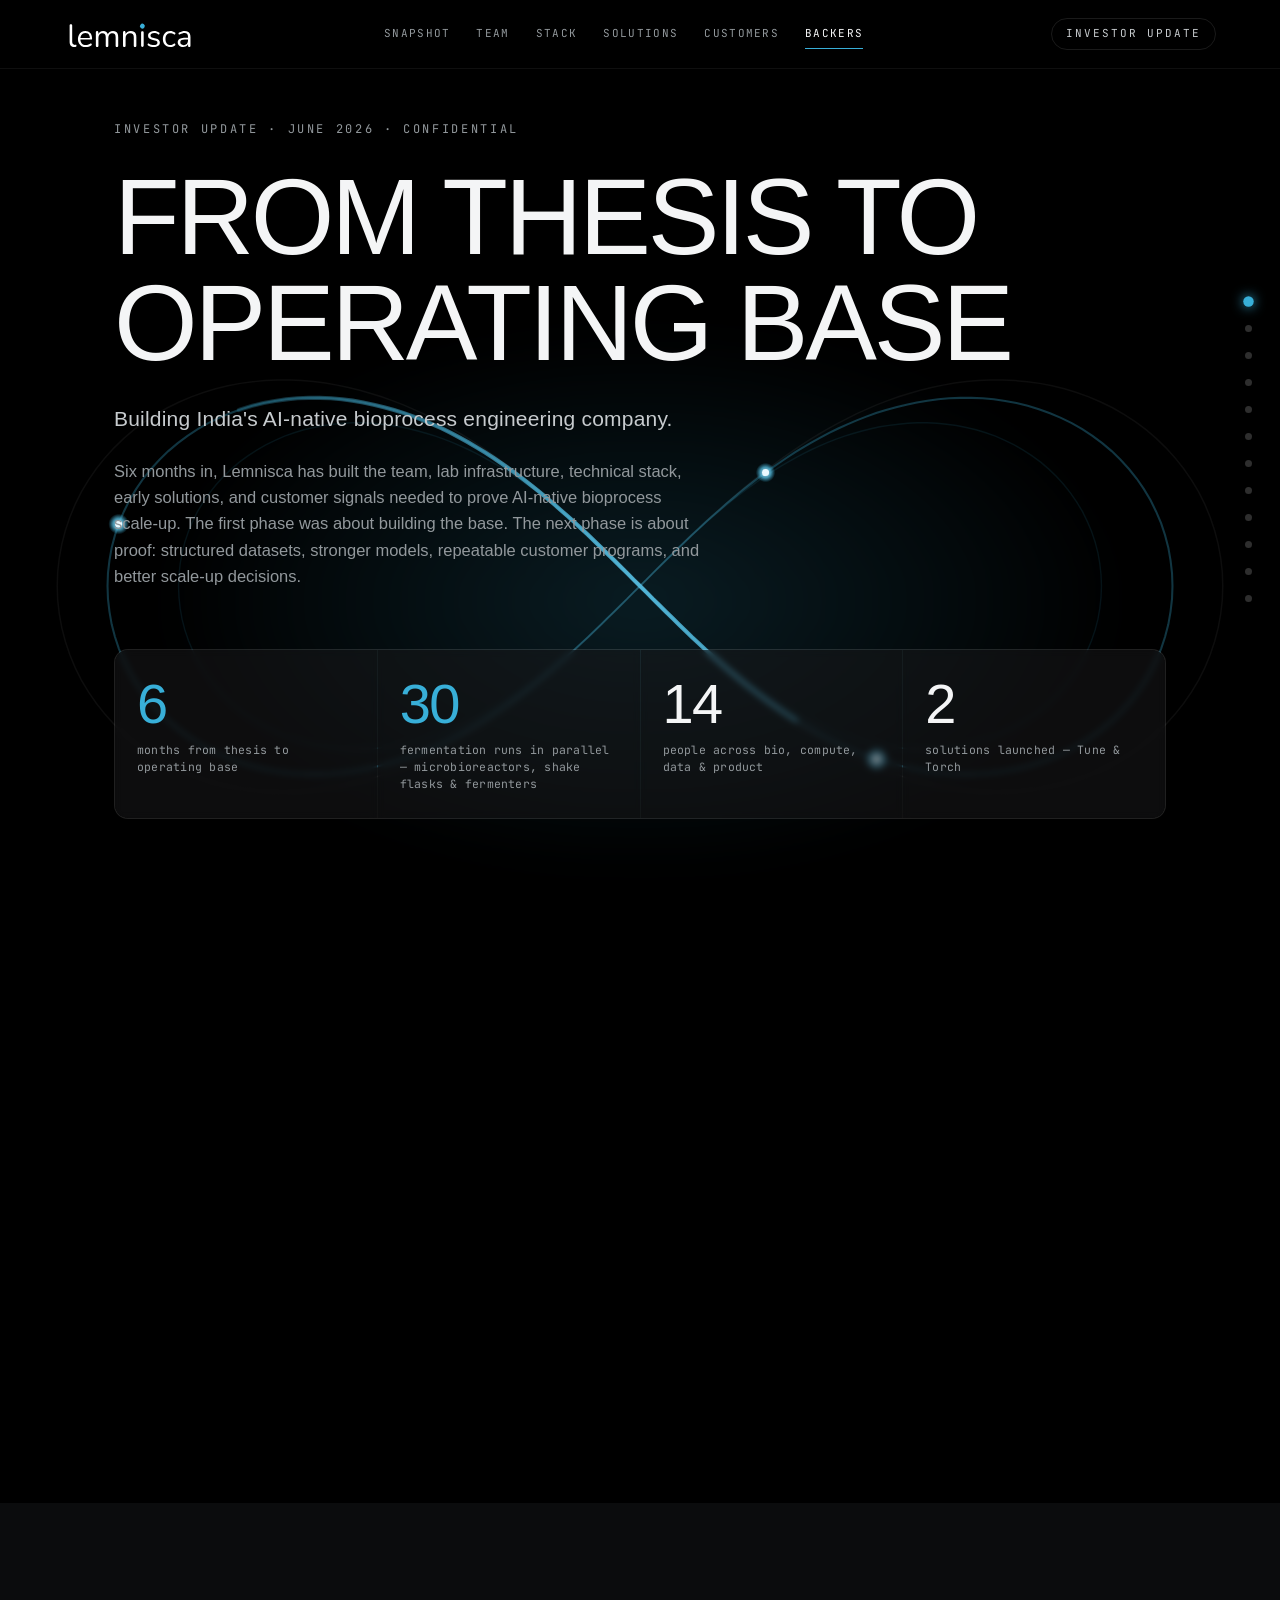
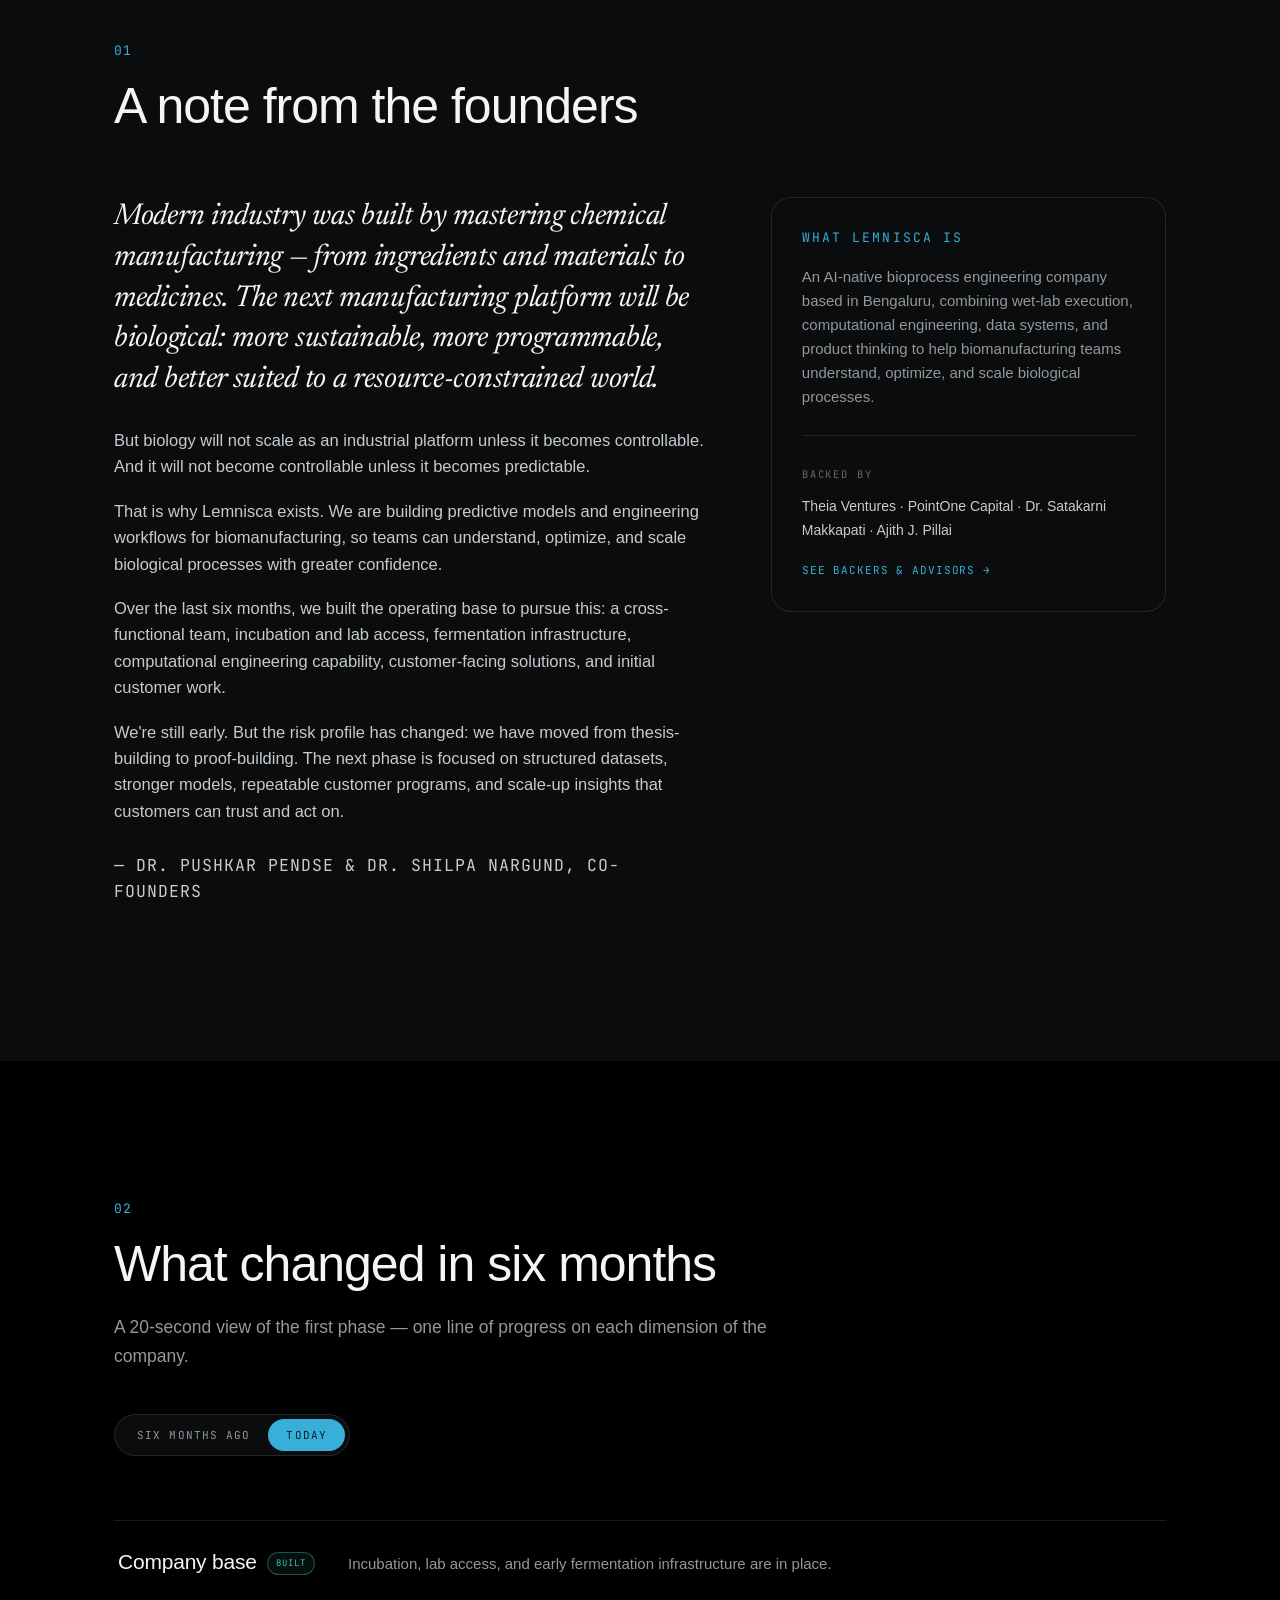
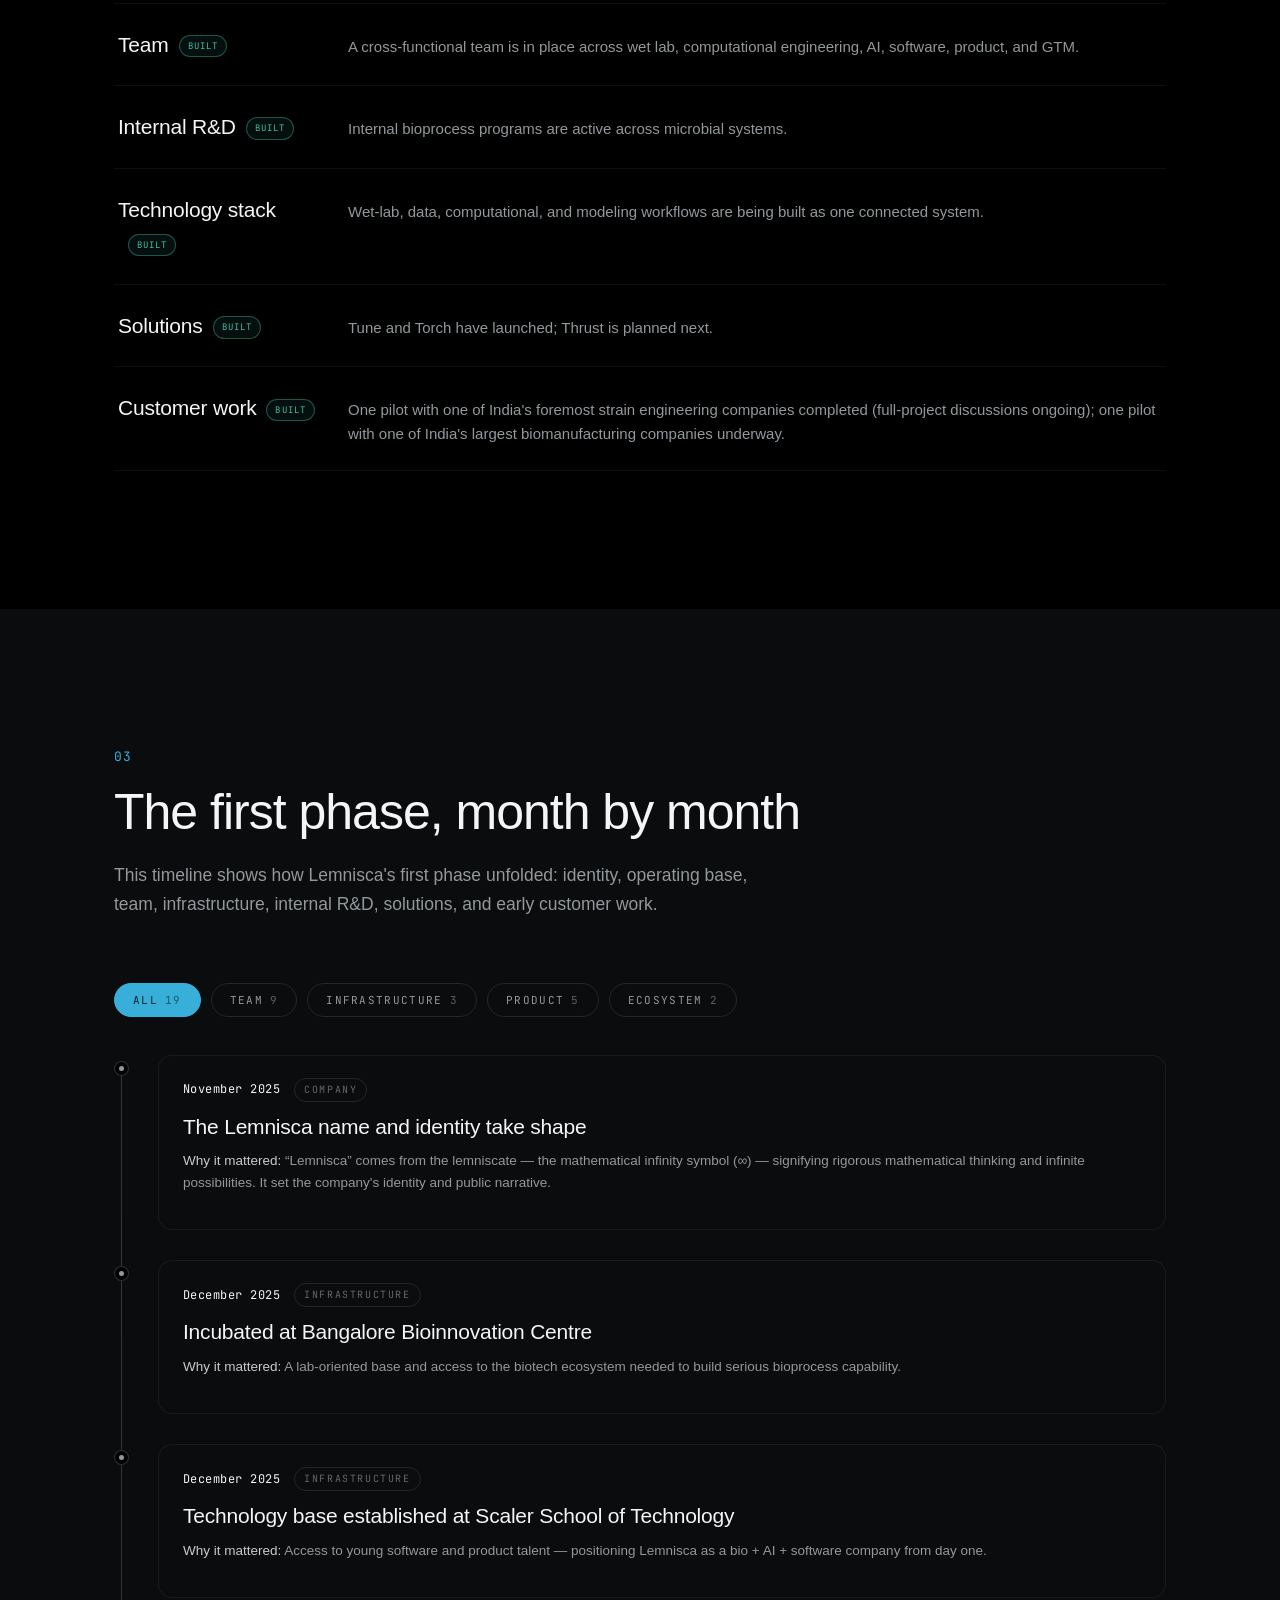
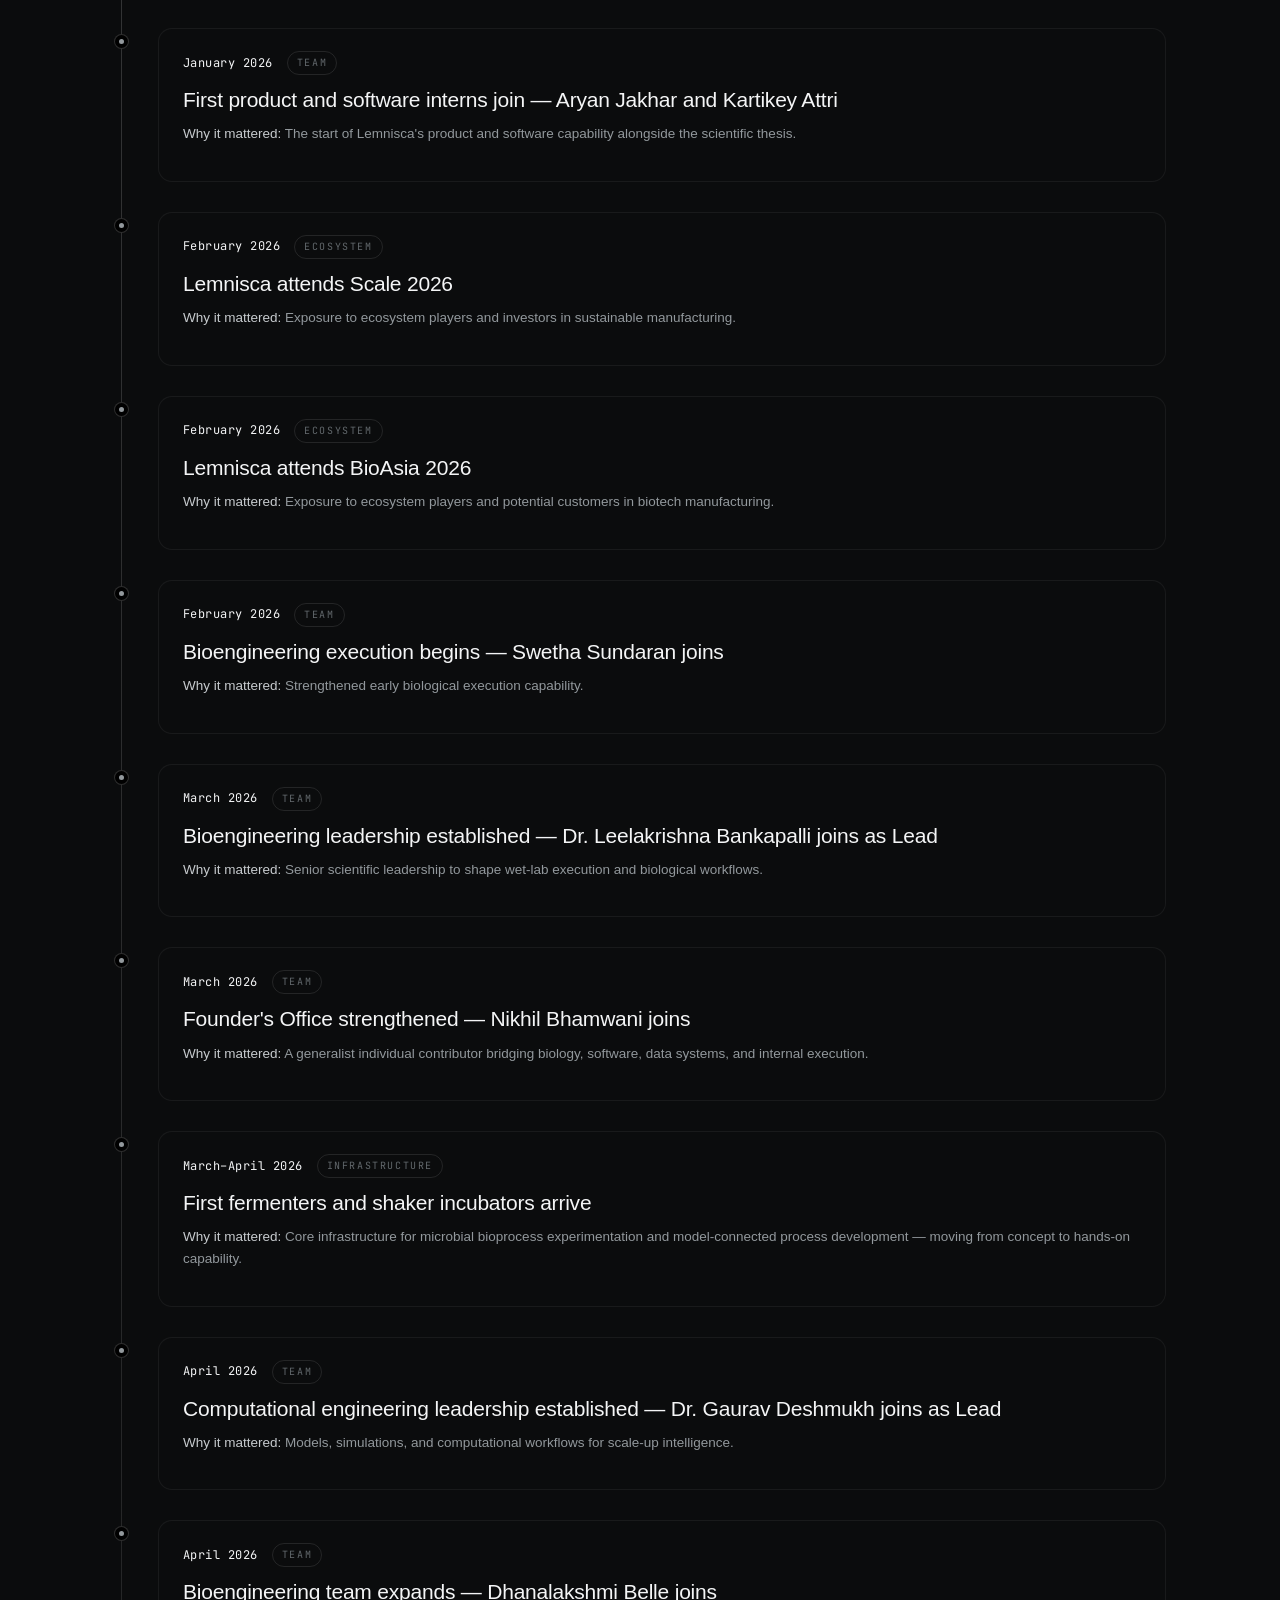
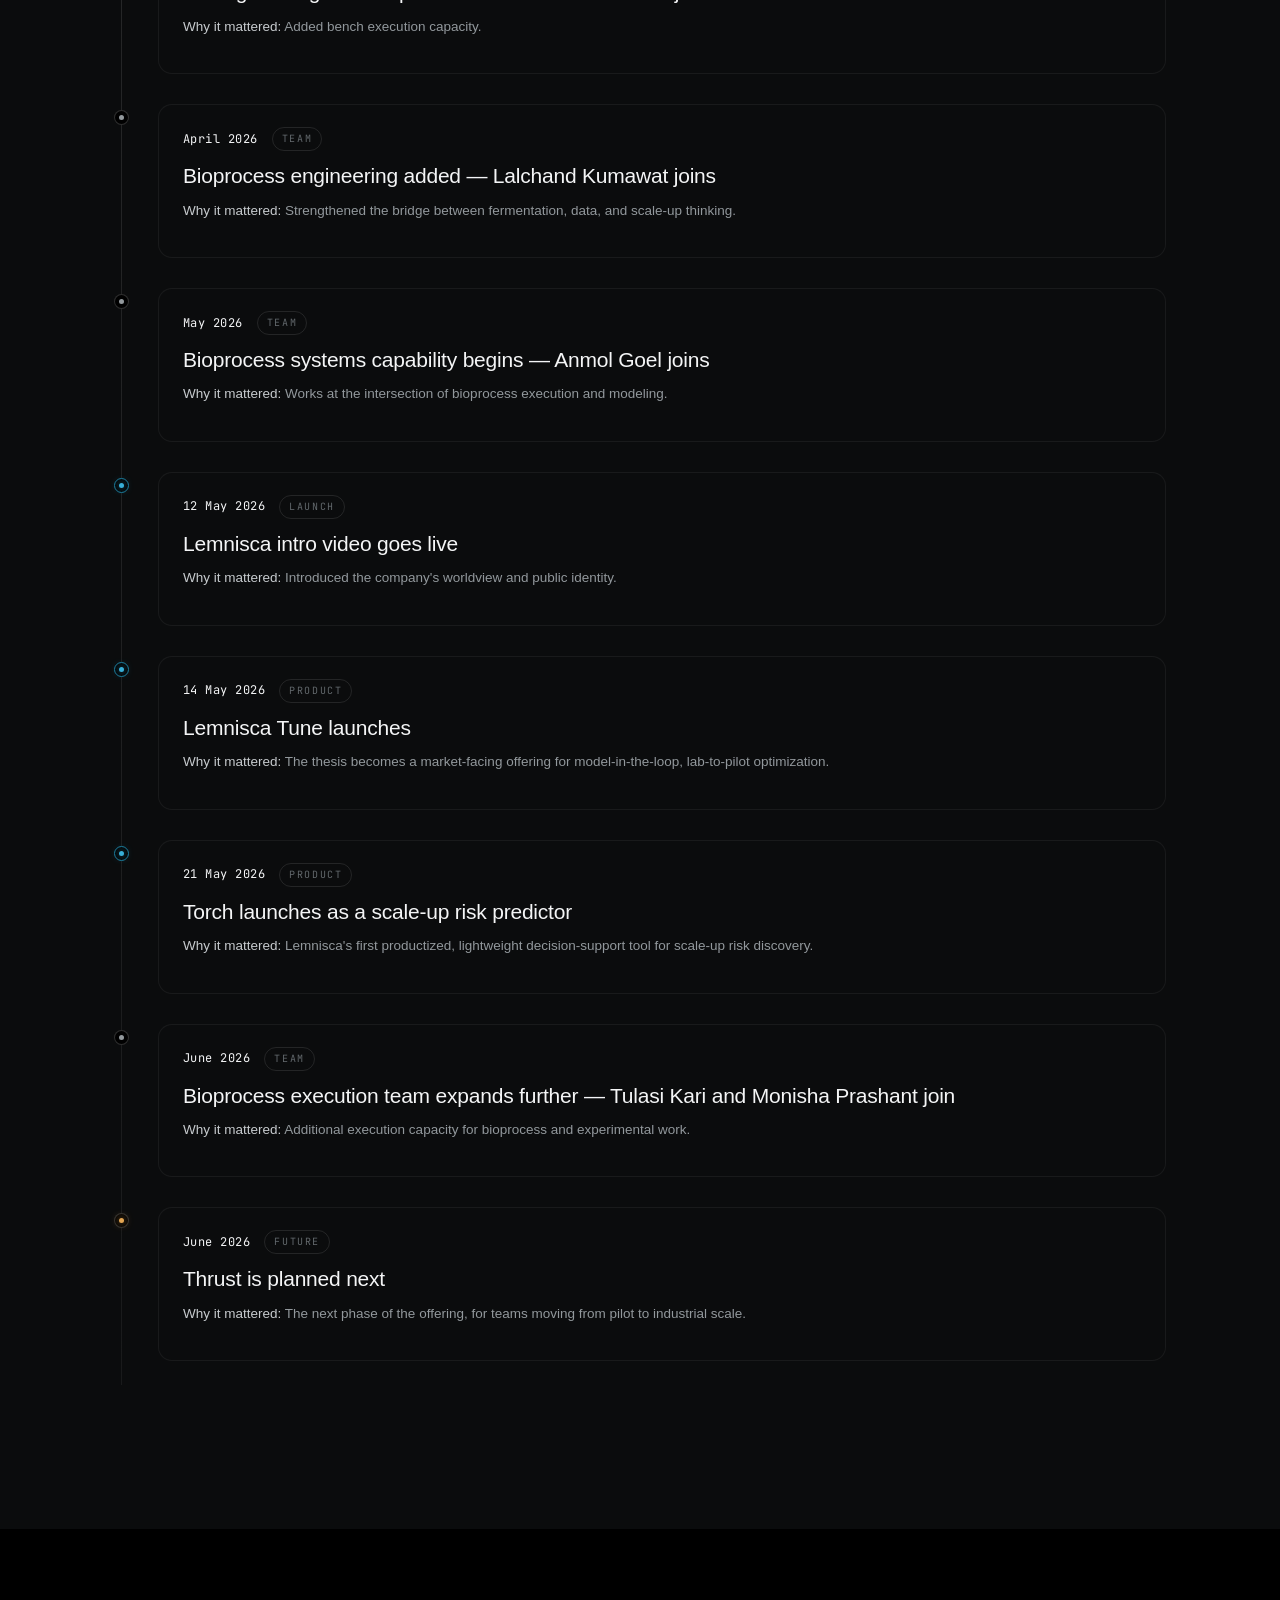
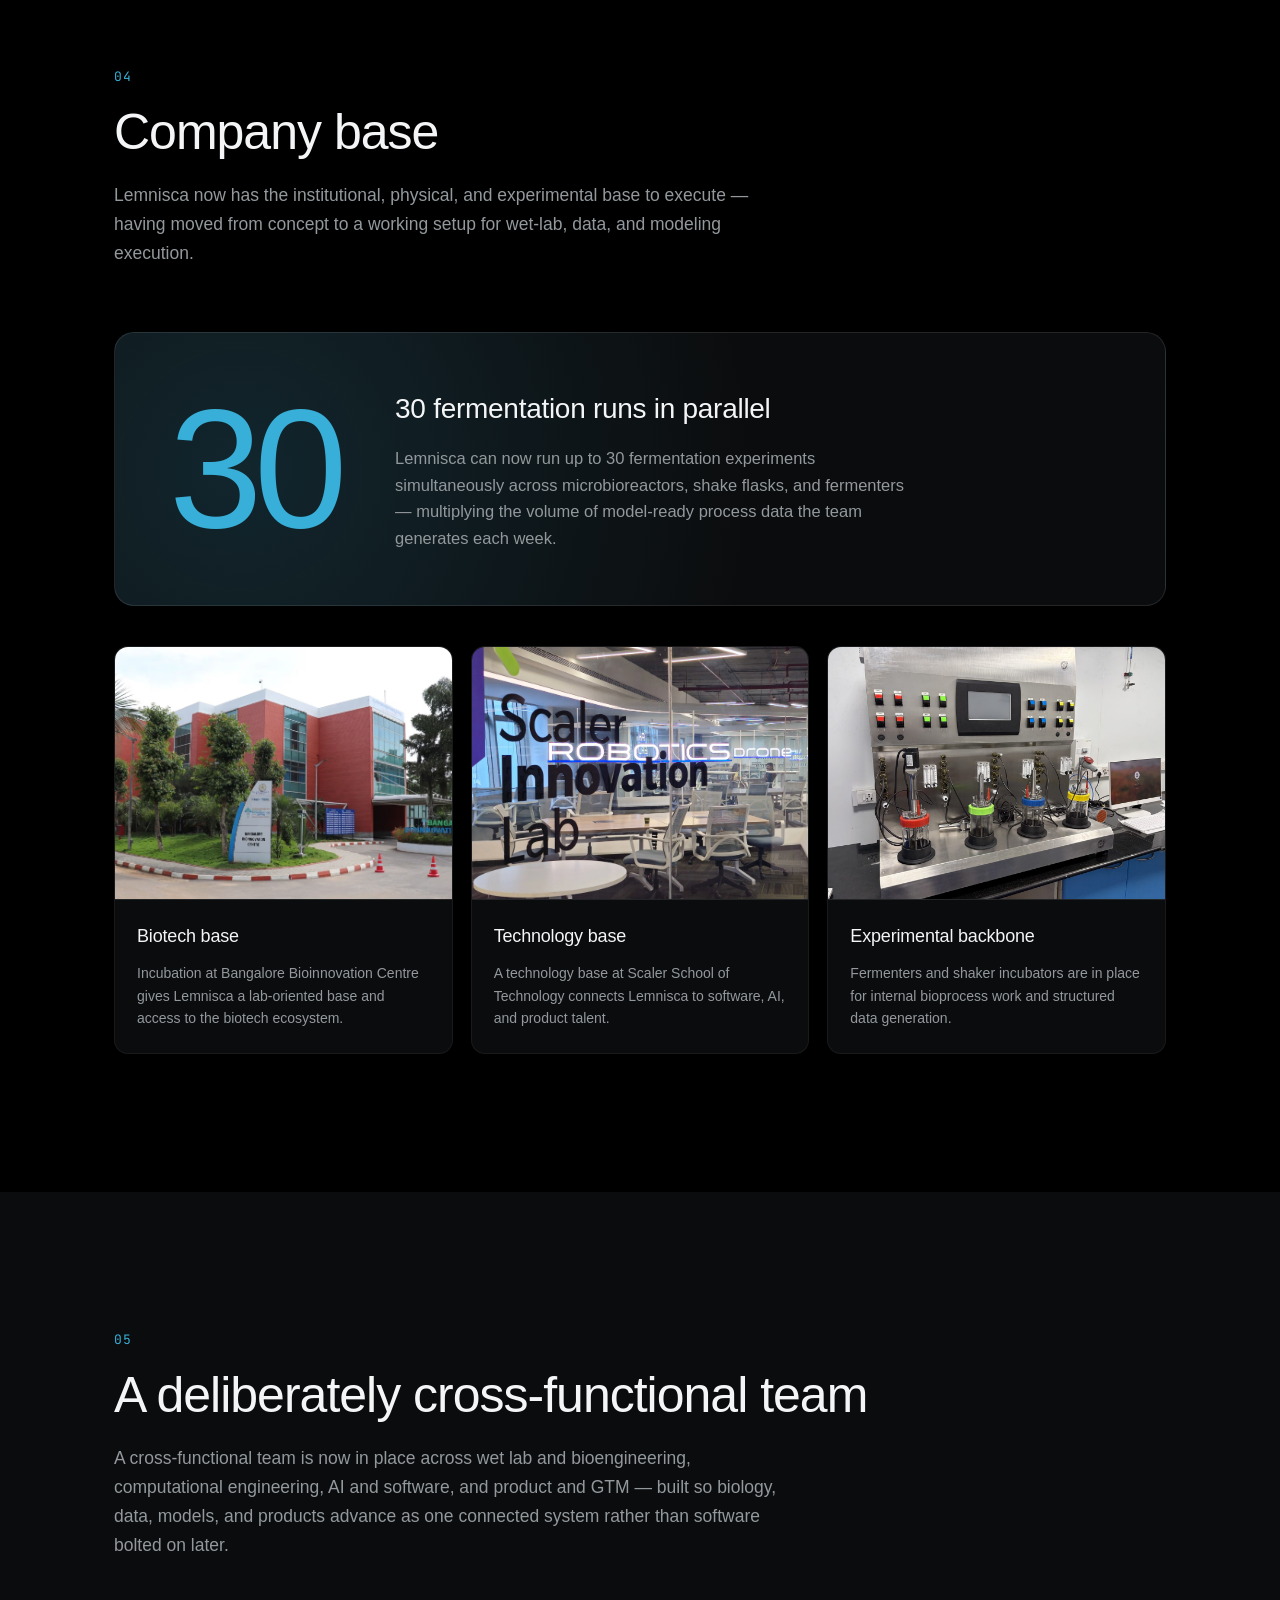
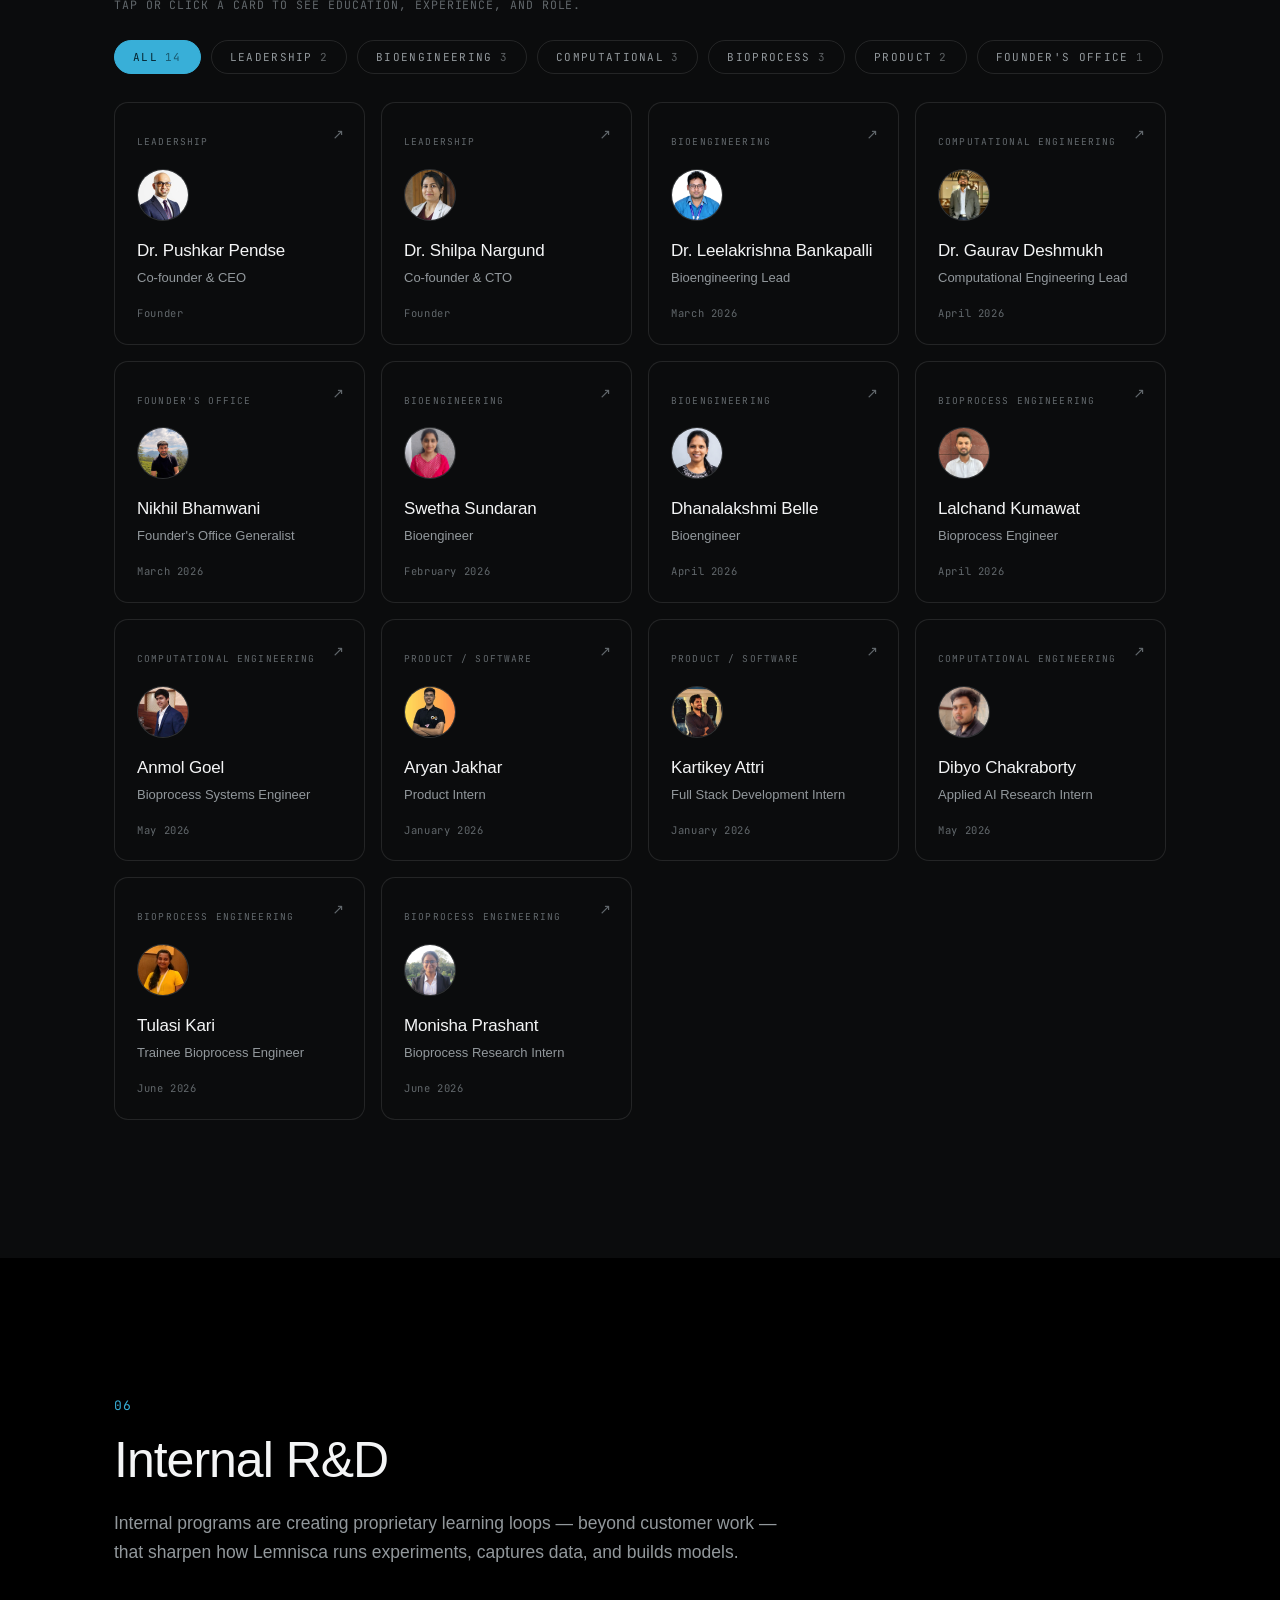
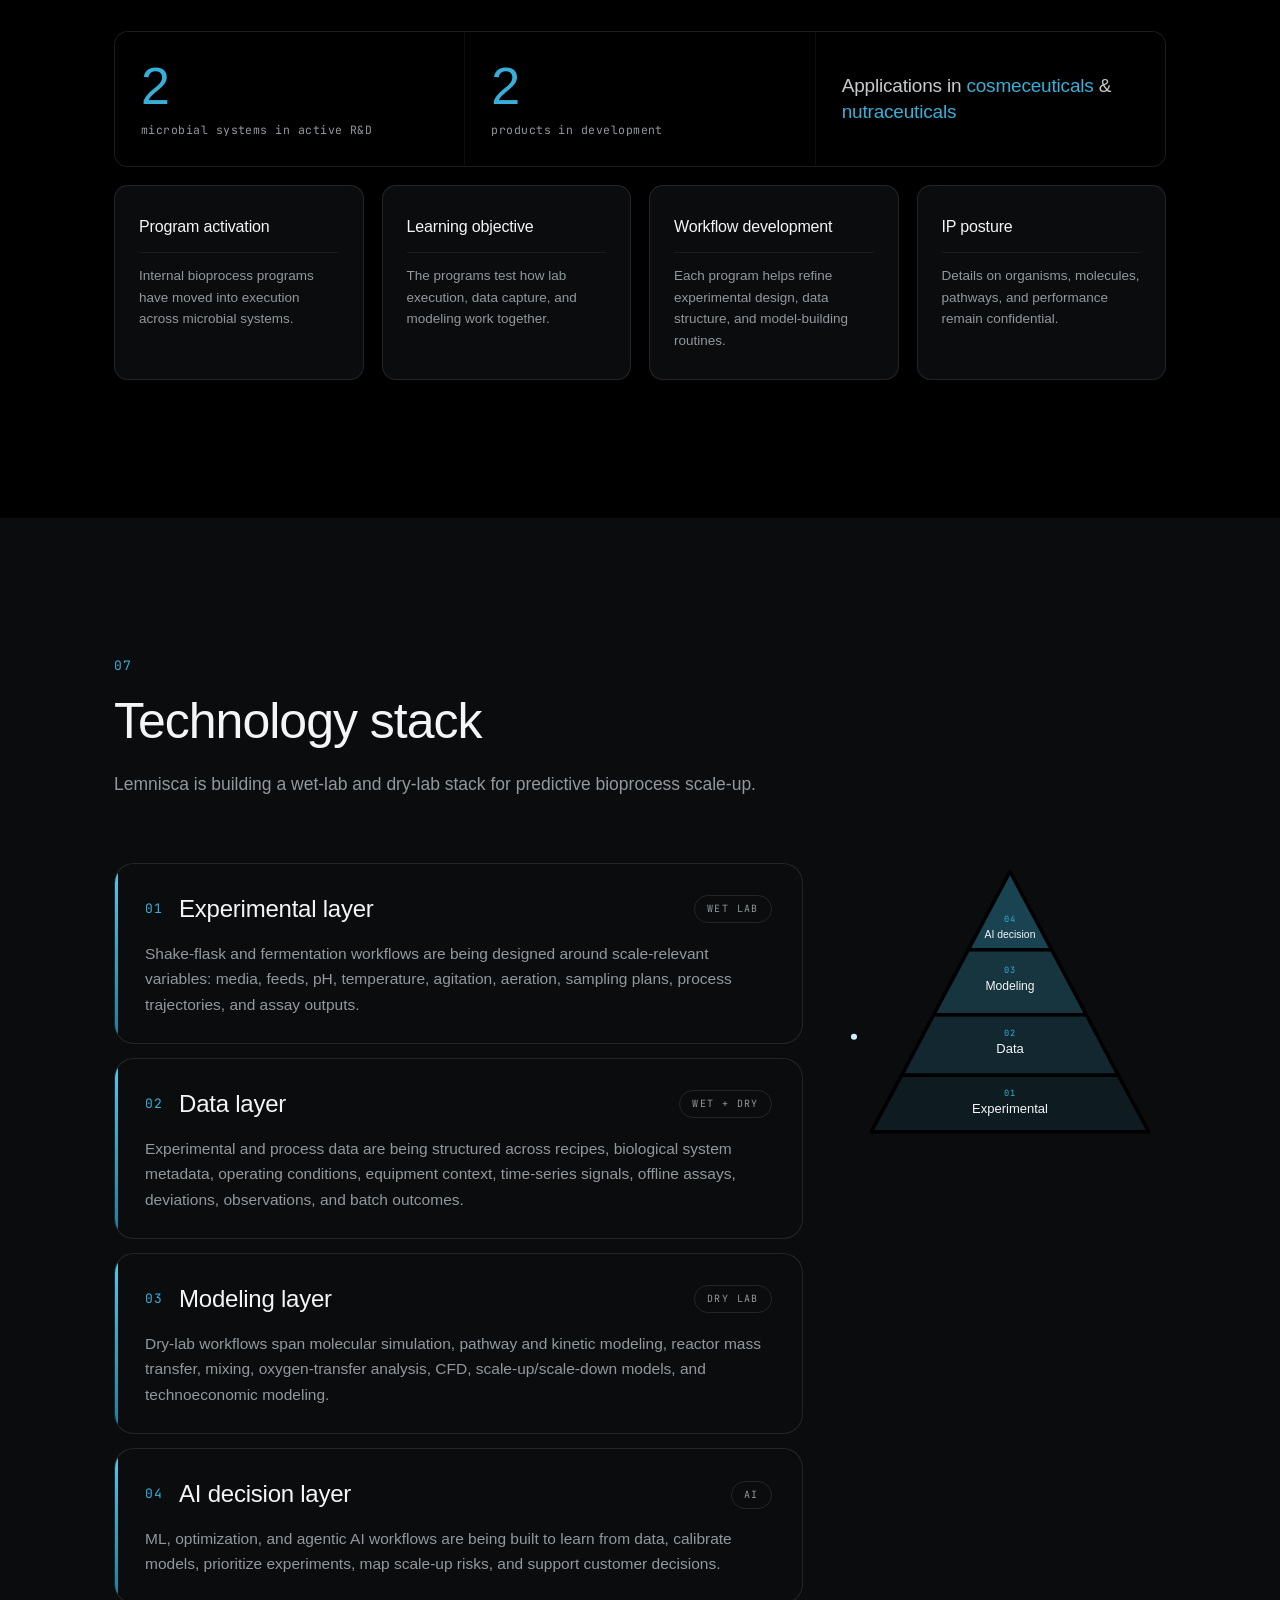
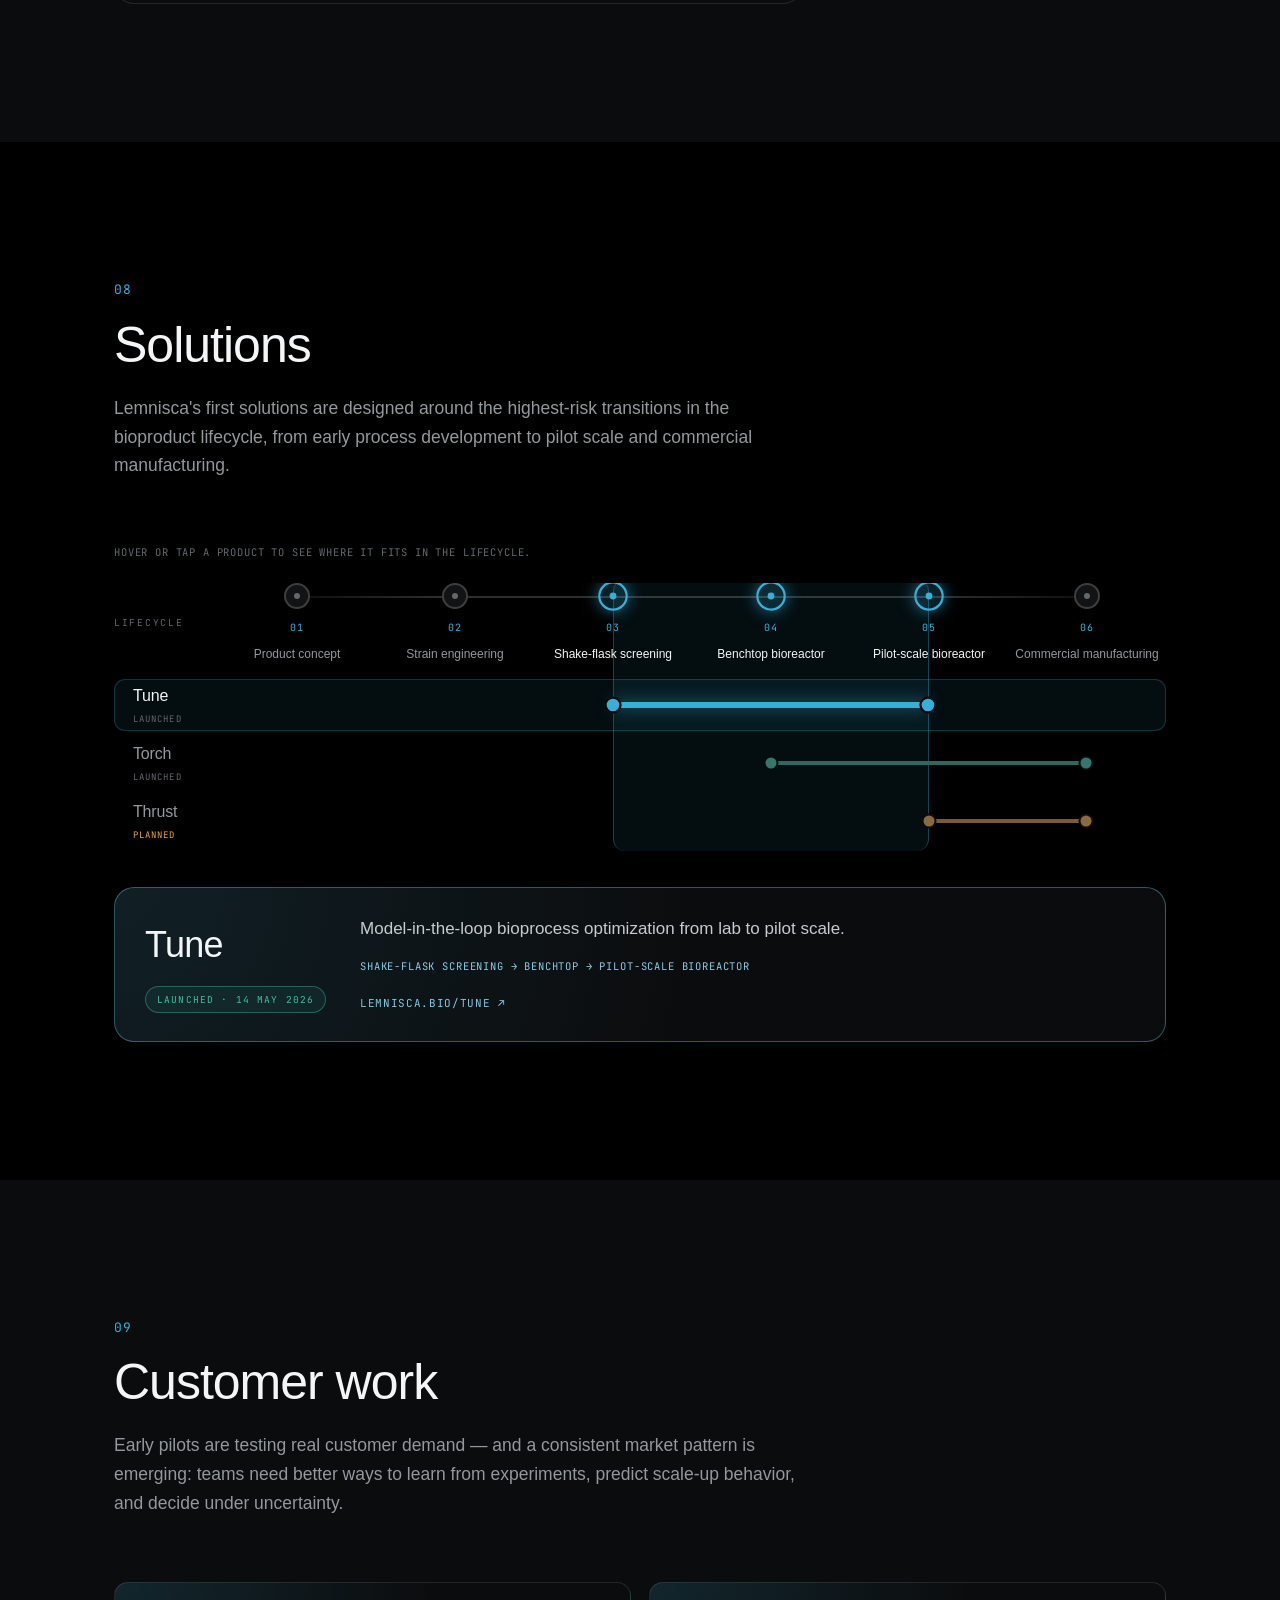
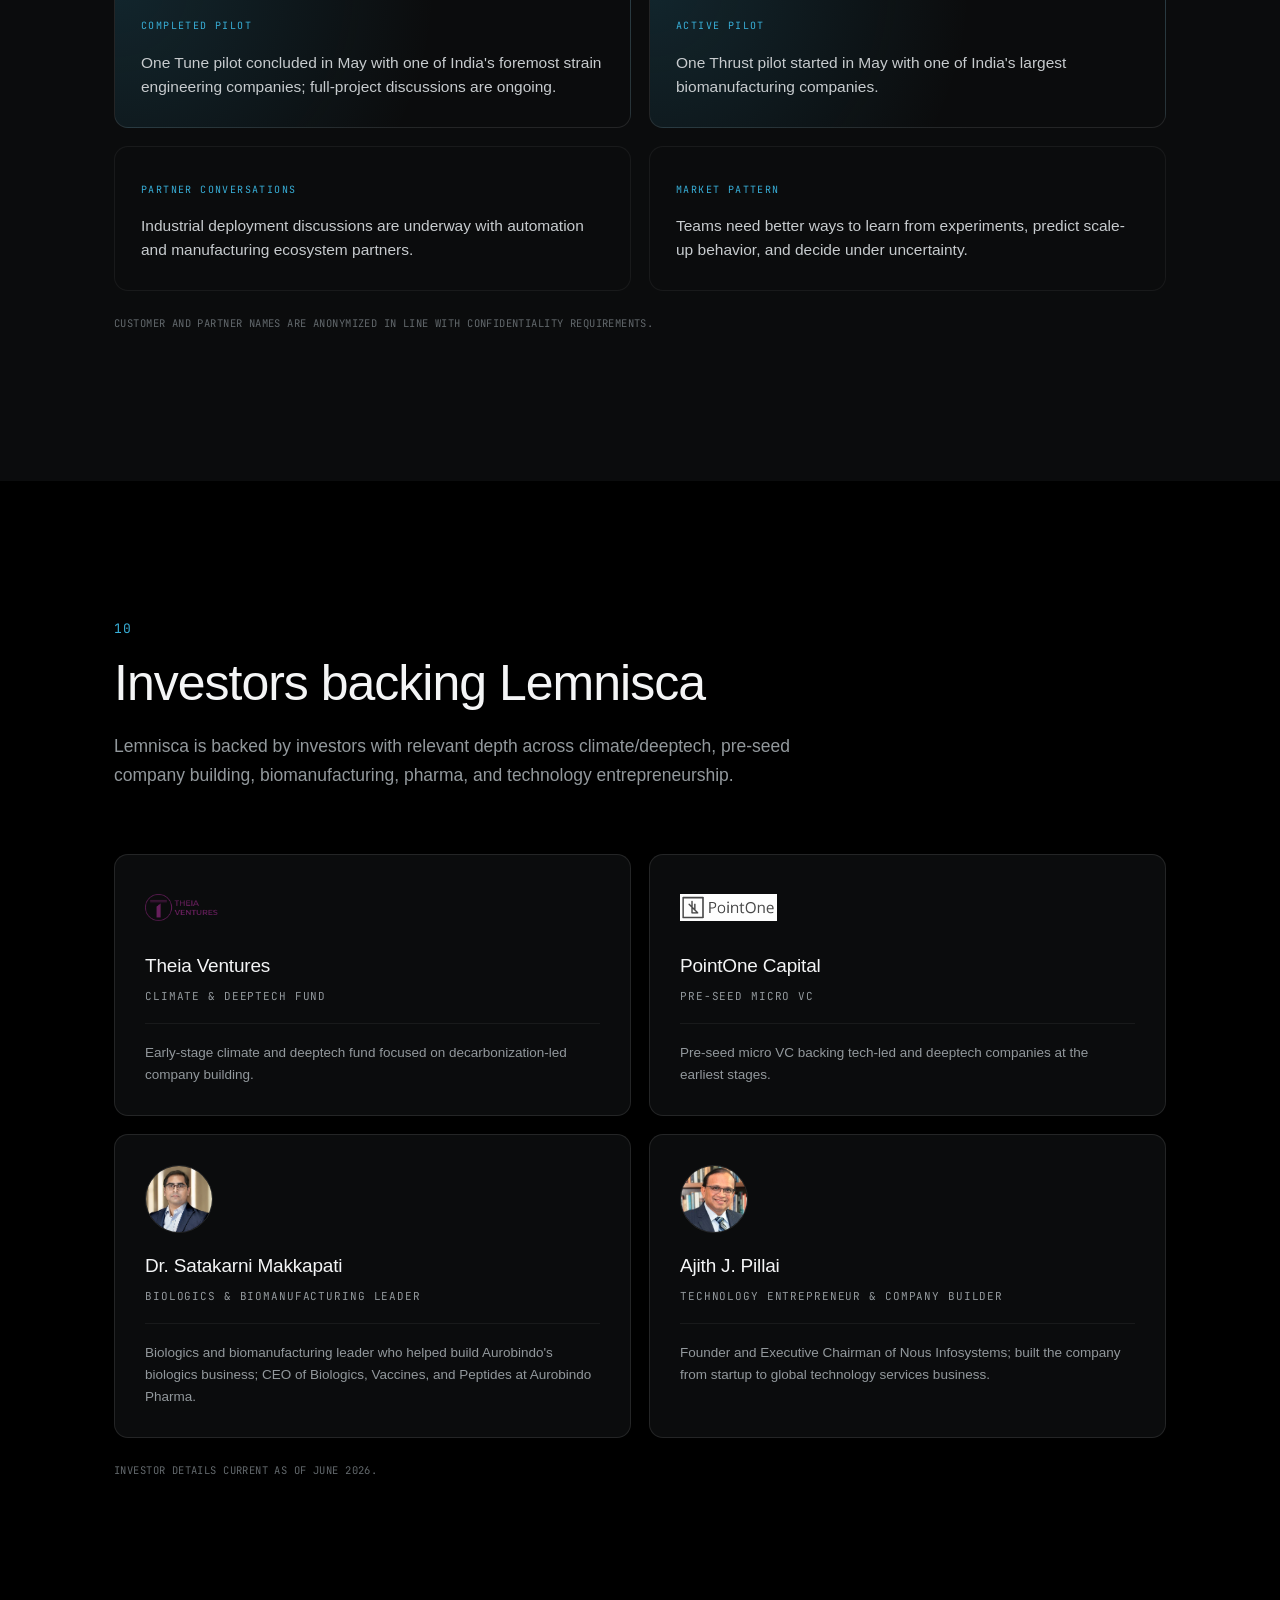
==== commit 970d8a62: "Fix asset paths via base tag when served under /investor-update" ====
--- a/index.html
+++ b/index.html
@@ -1,6 +1,7 @@
 <!DOCTYPE html>
 <html lang="en">
 <head>
+  <script>if(location.pathname.startsWith('/investor-update')){var b=document.createElement('base');b.href='/investor-update/';document.head.appendChild(b);}</script>
   <meta charset="UTF-8" />
   <meta name="viewport" content="width=device-width, initial-scale=1.0" />
   <title>Lemnisca — From Thesis to Operating Base</title>
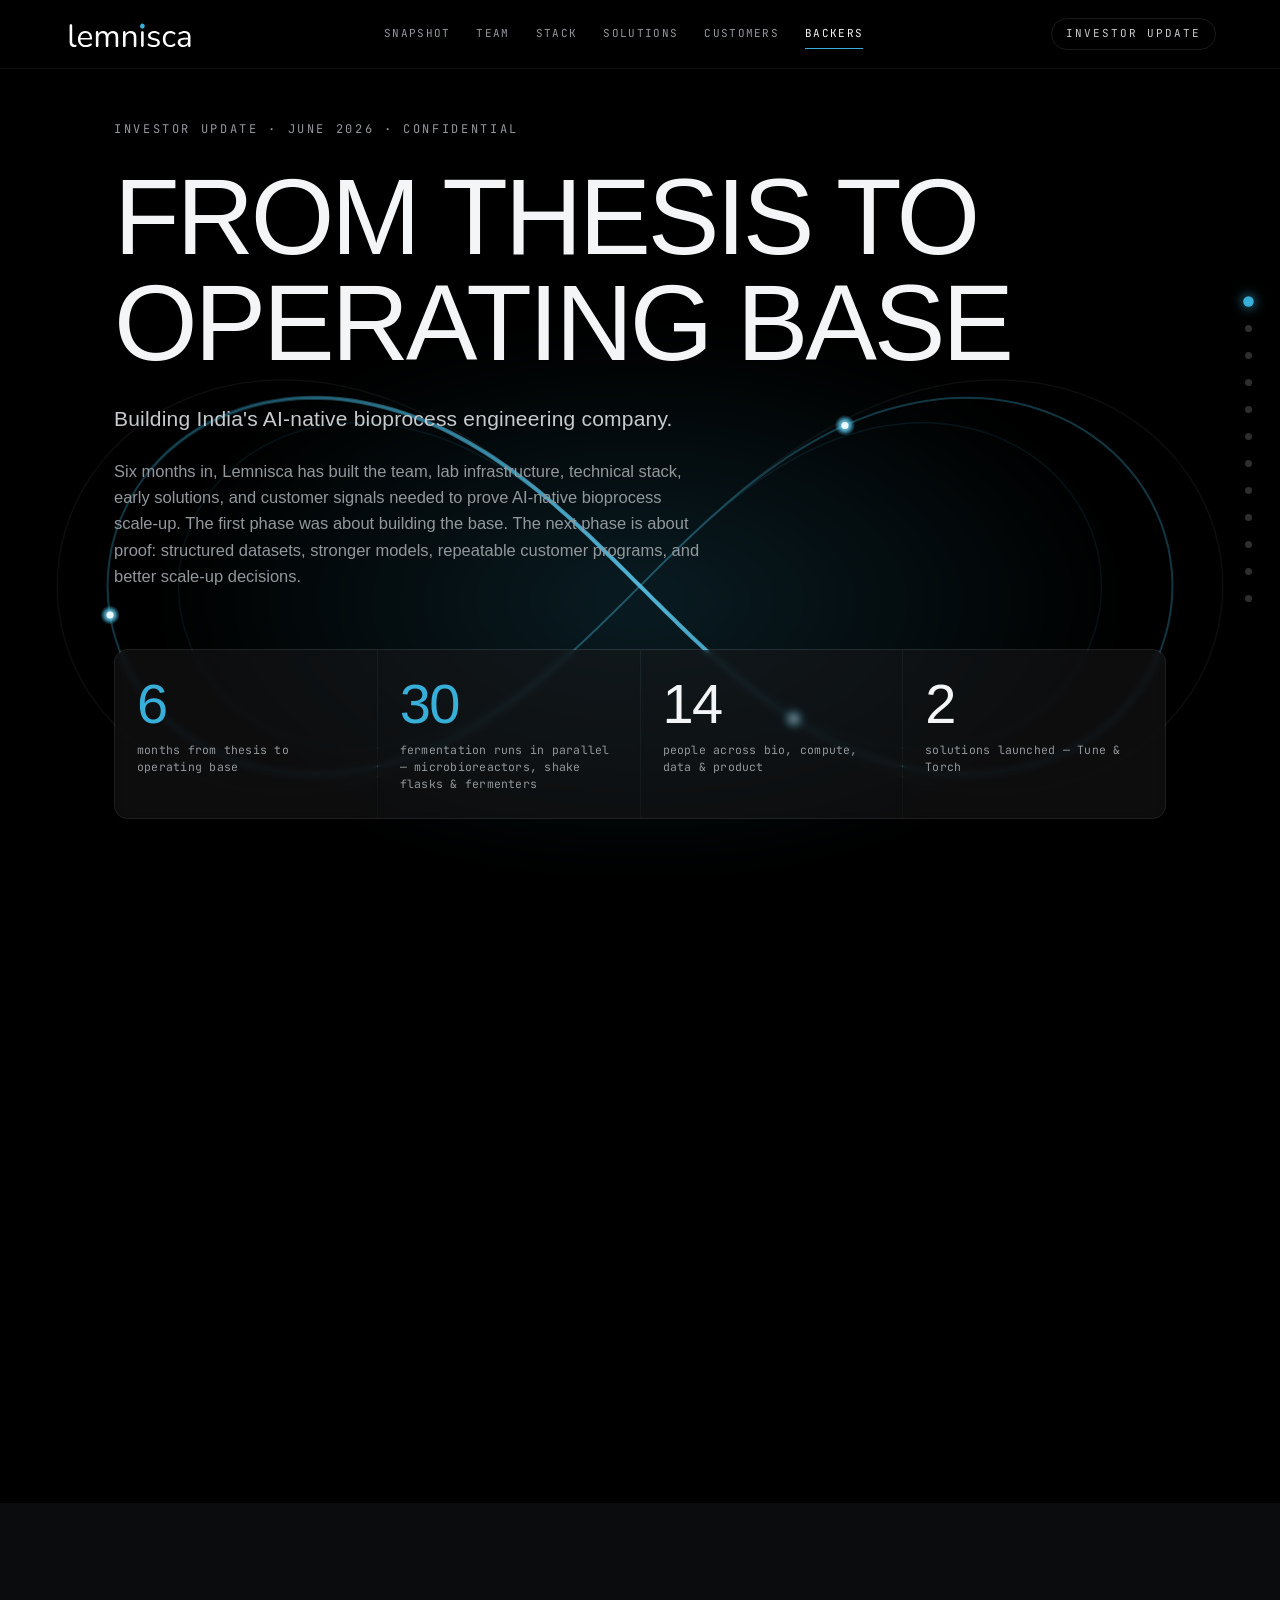
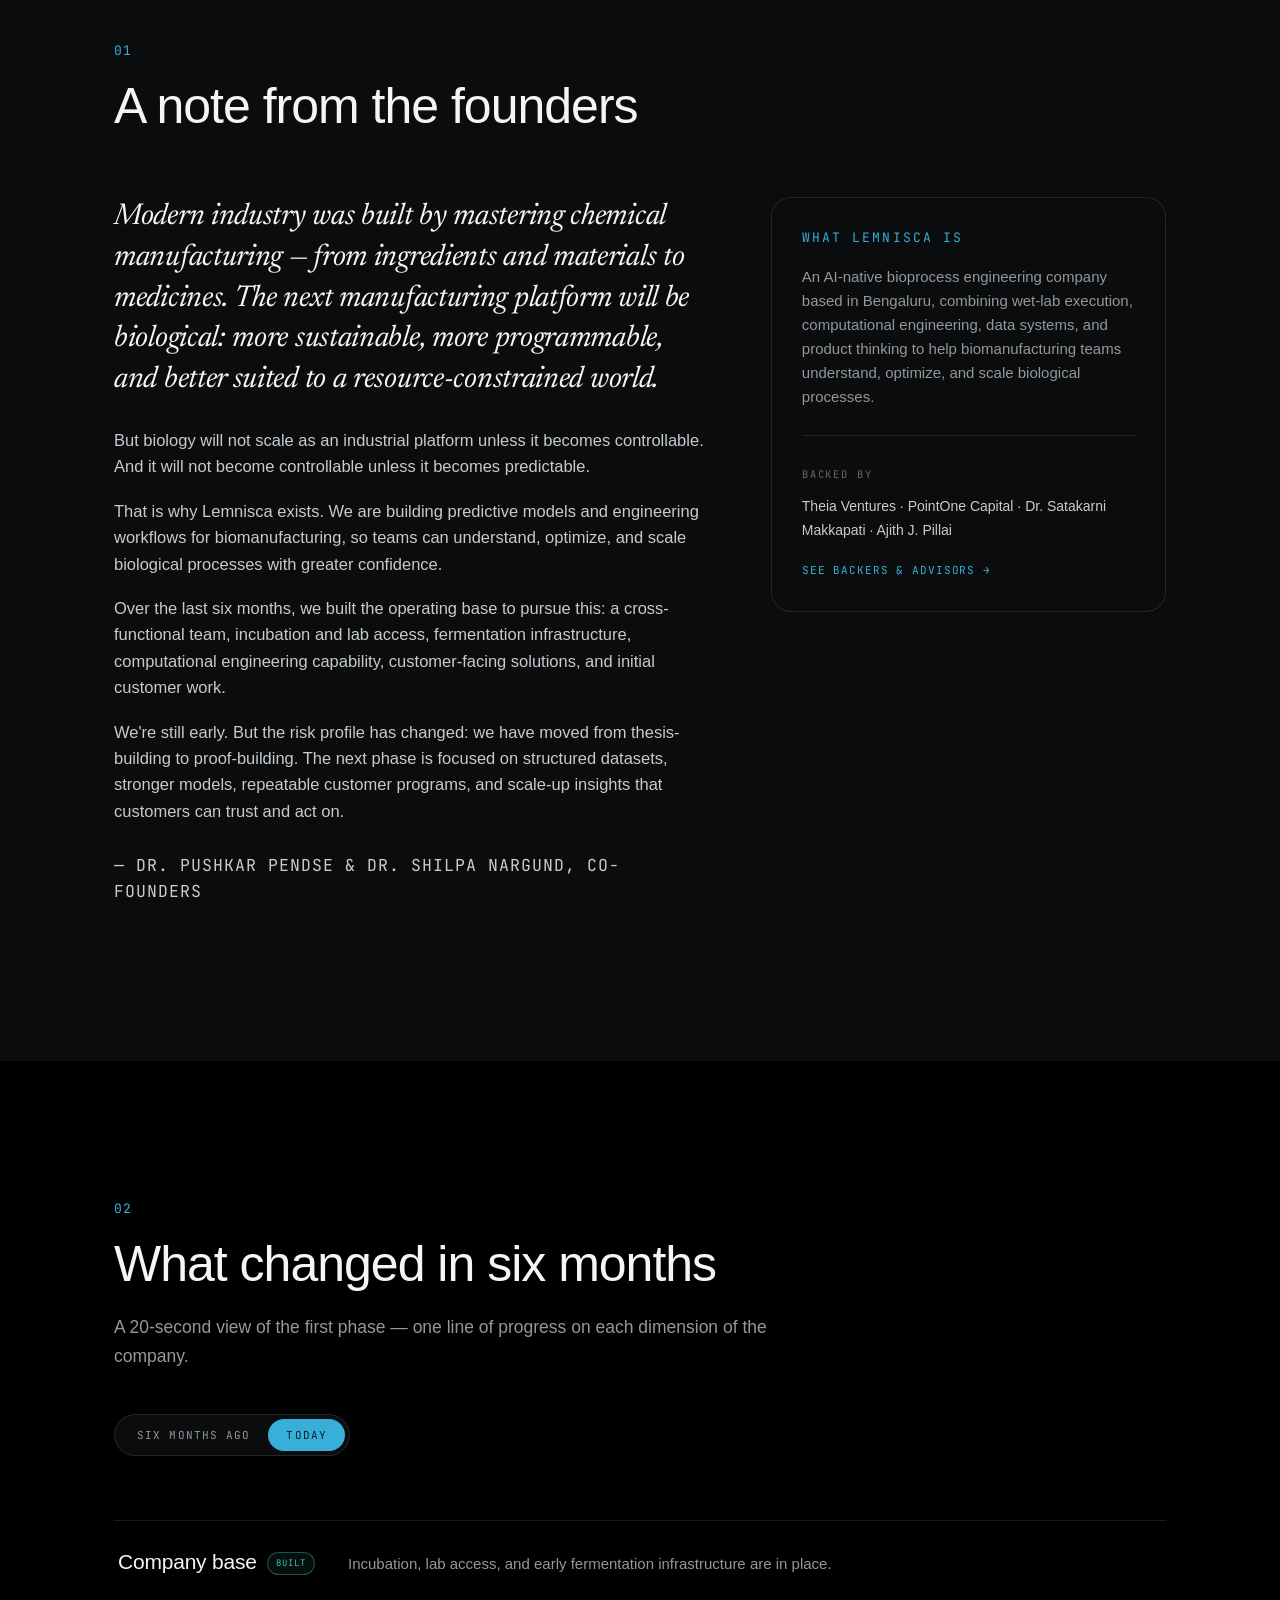
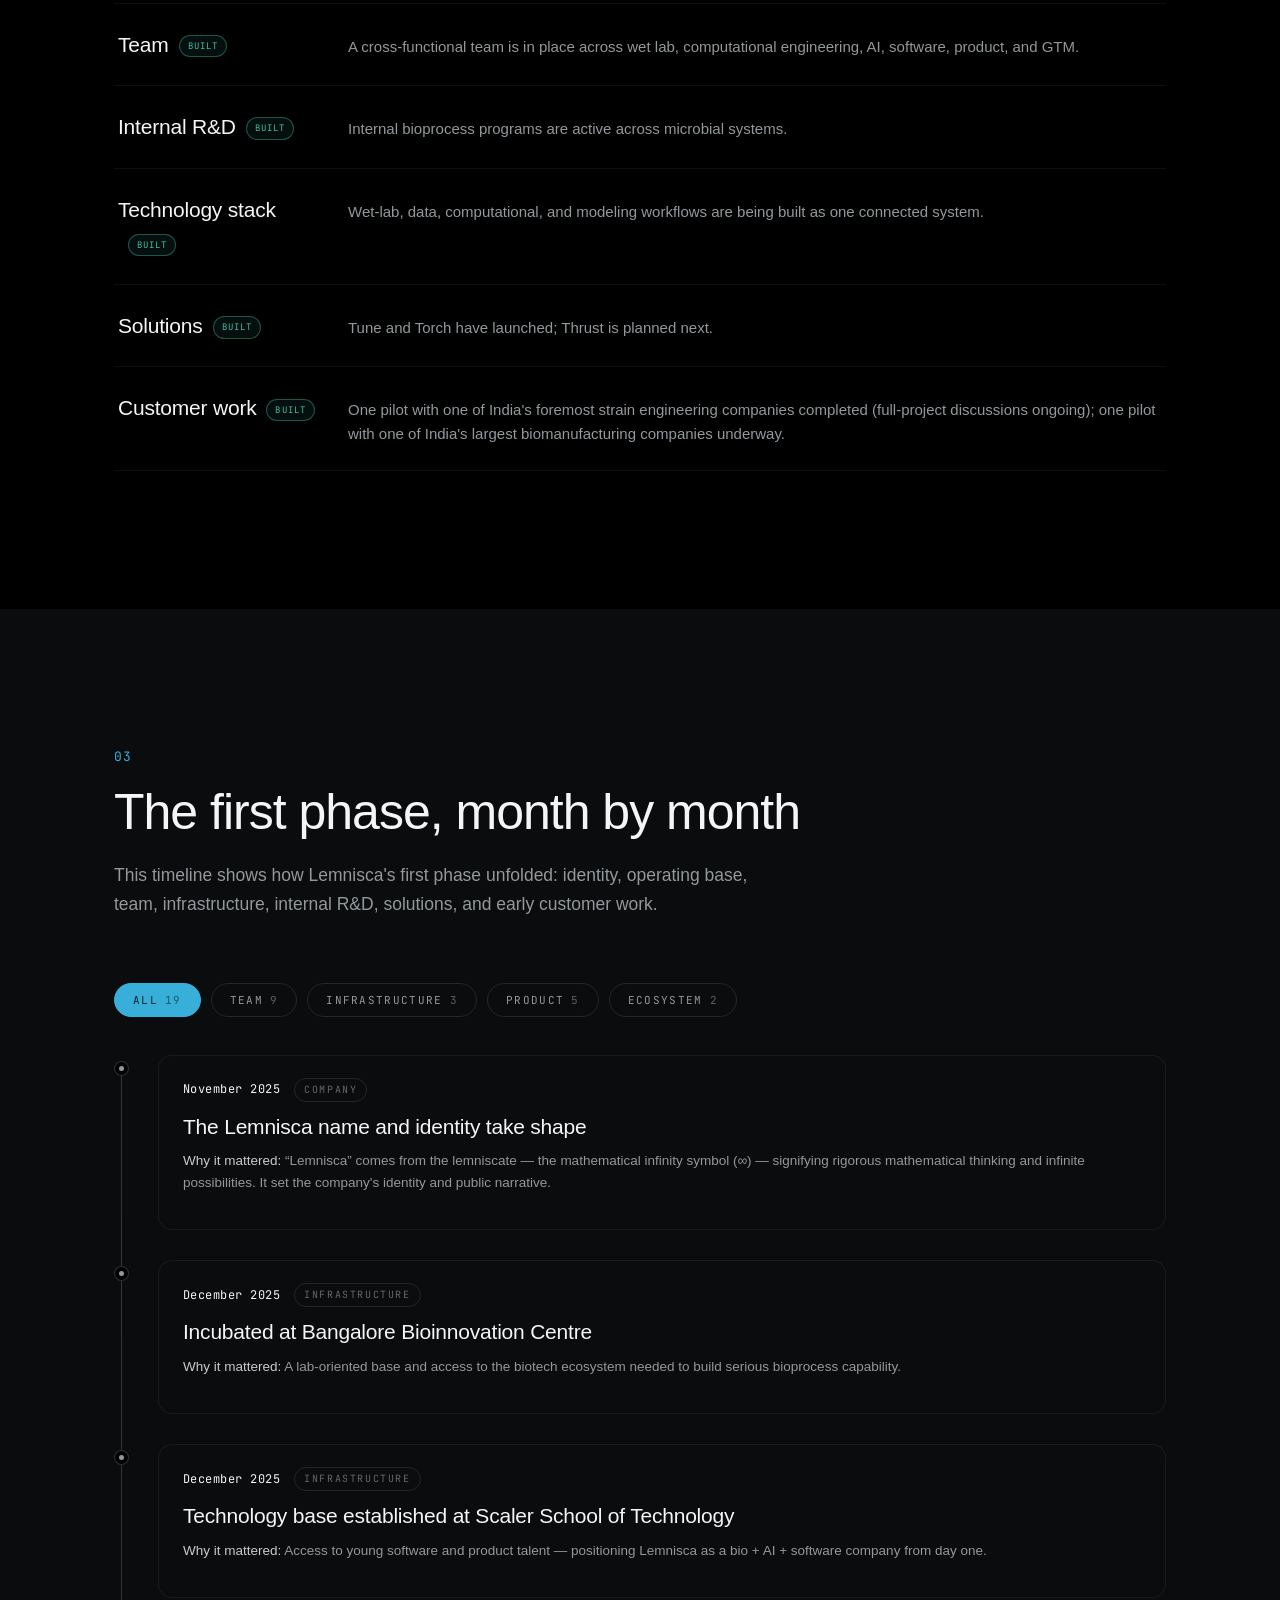
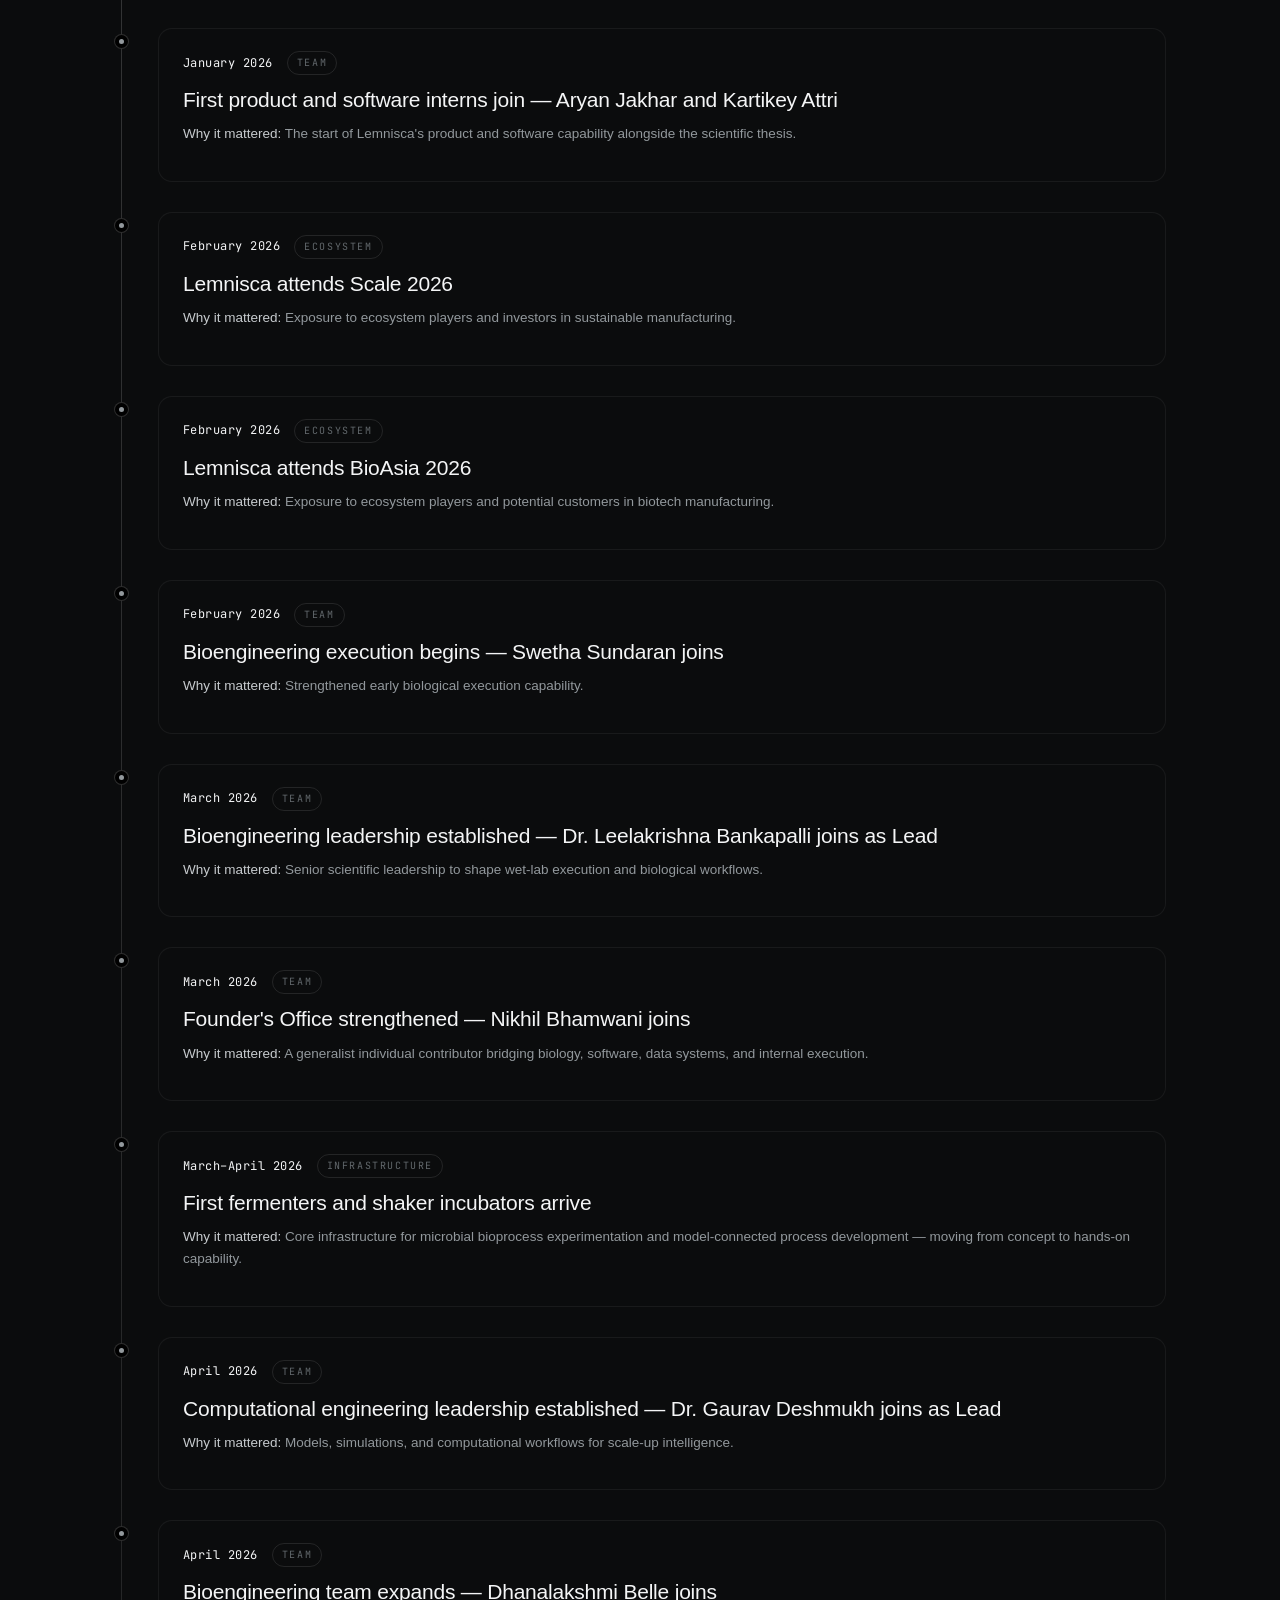
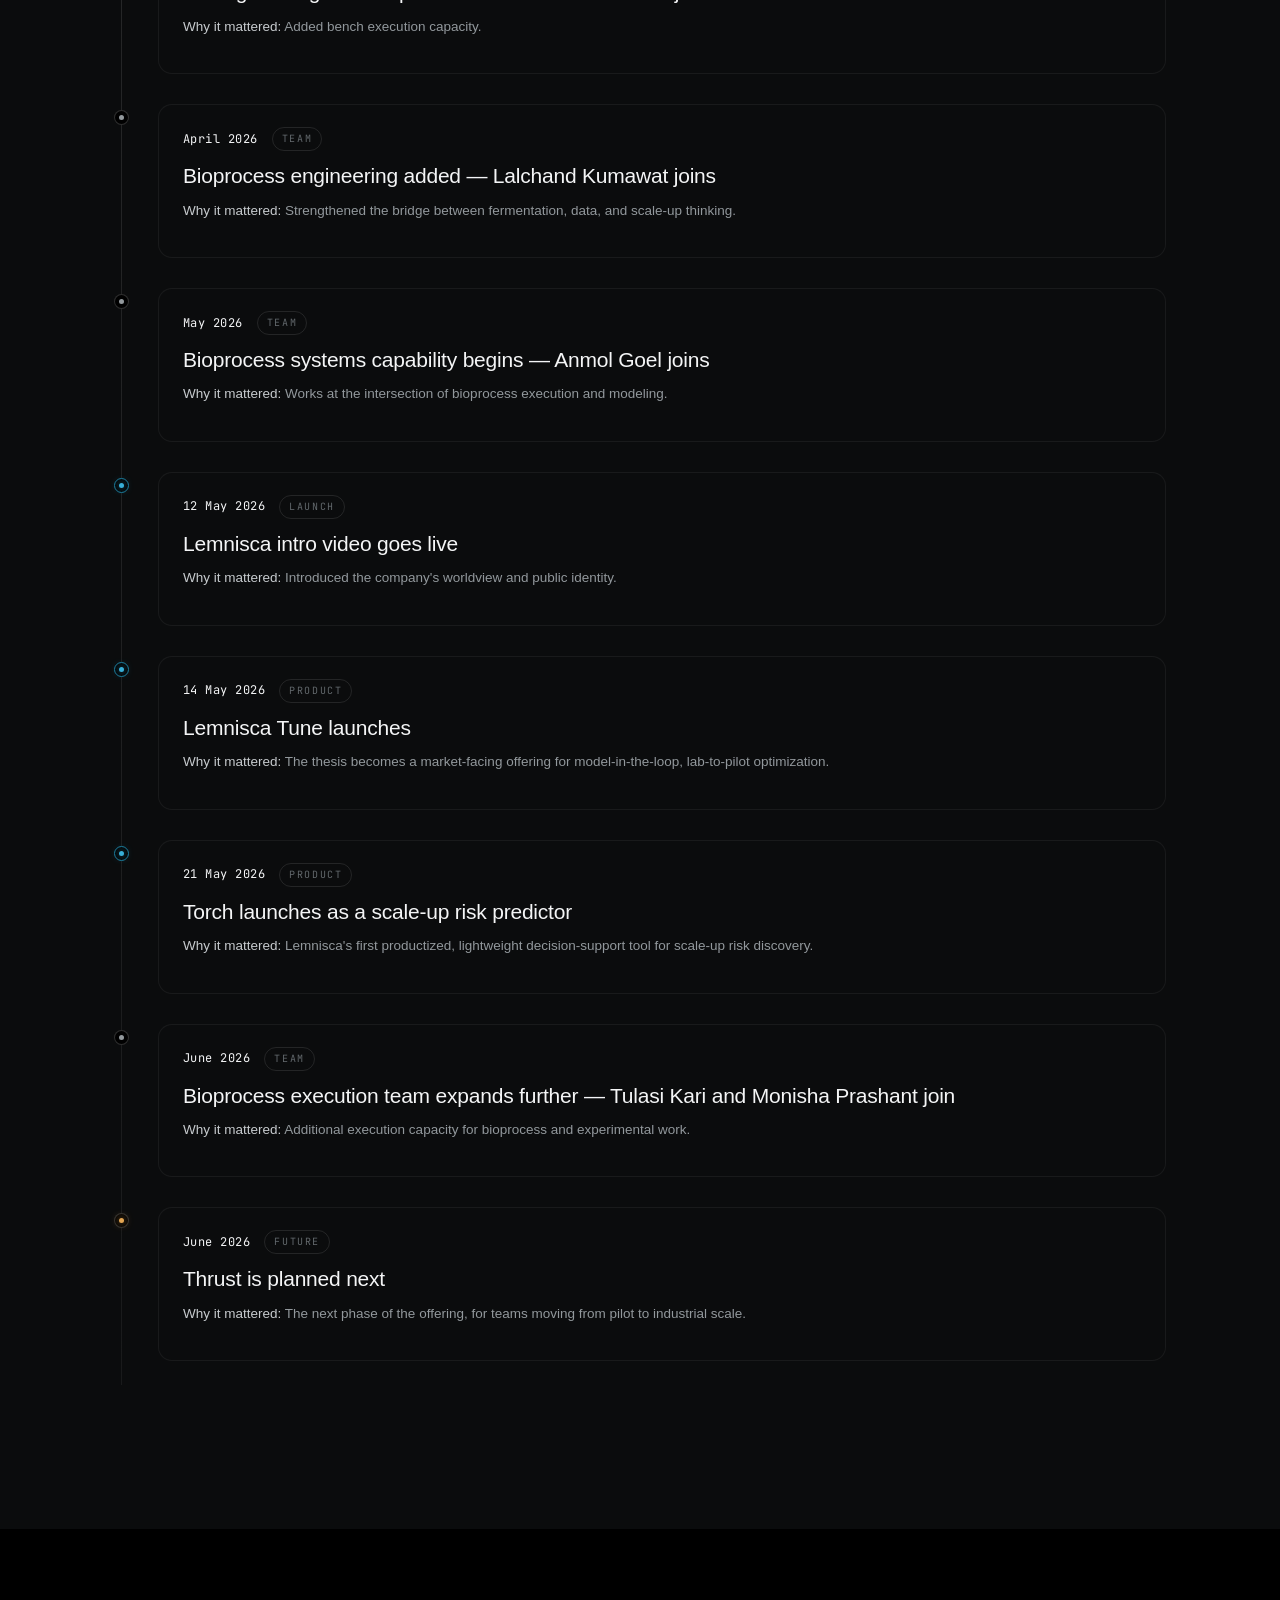
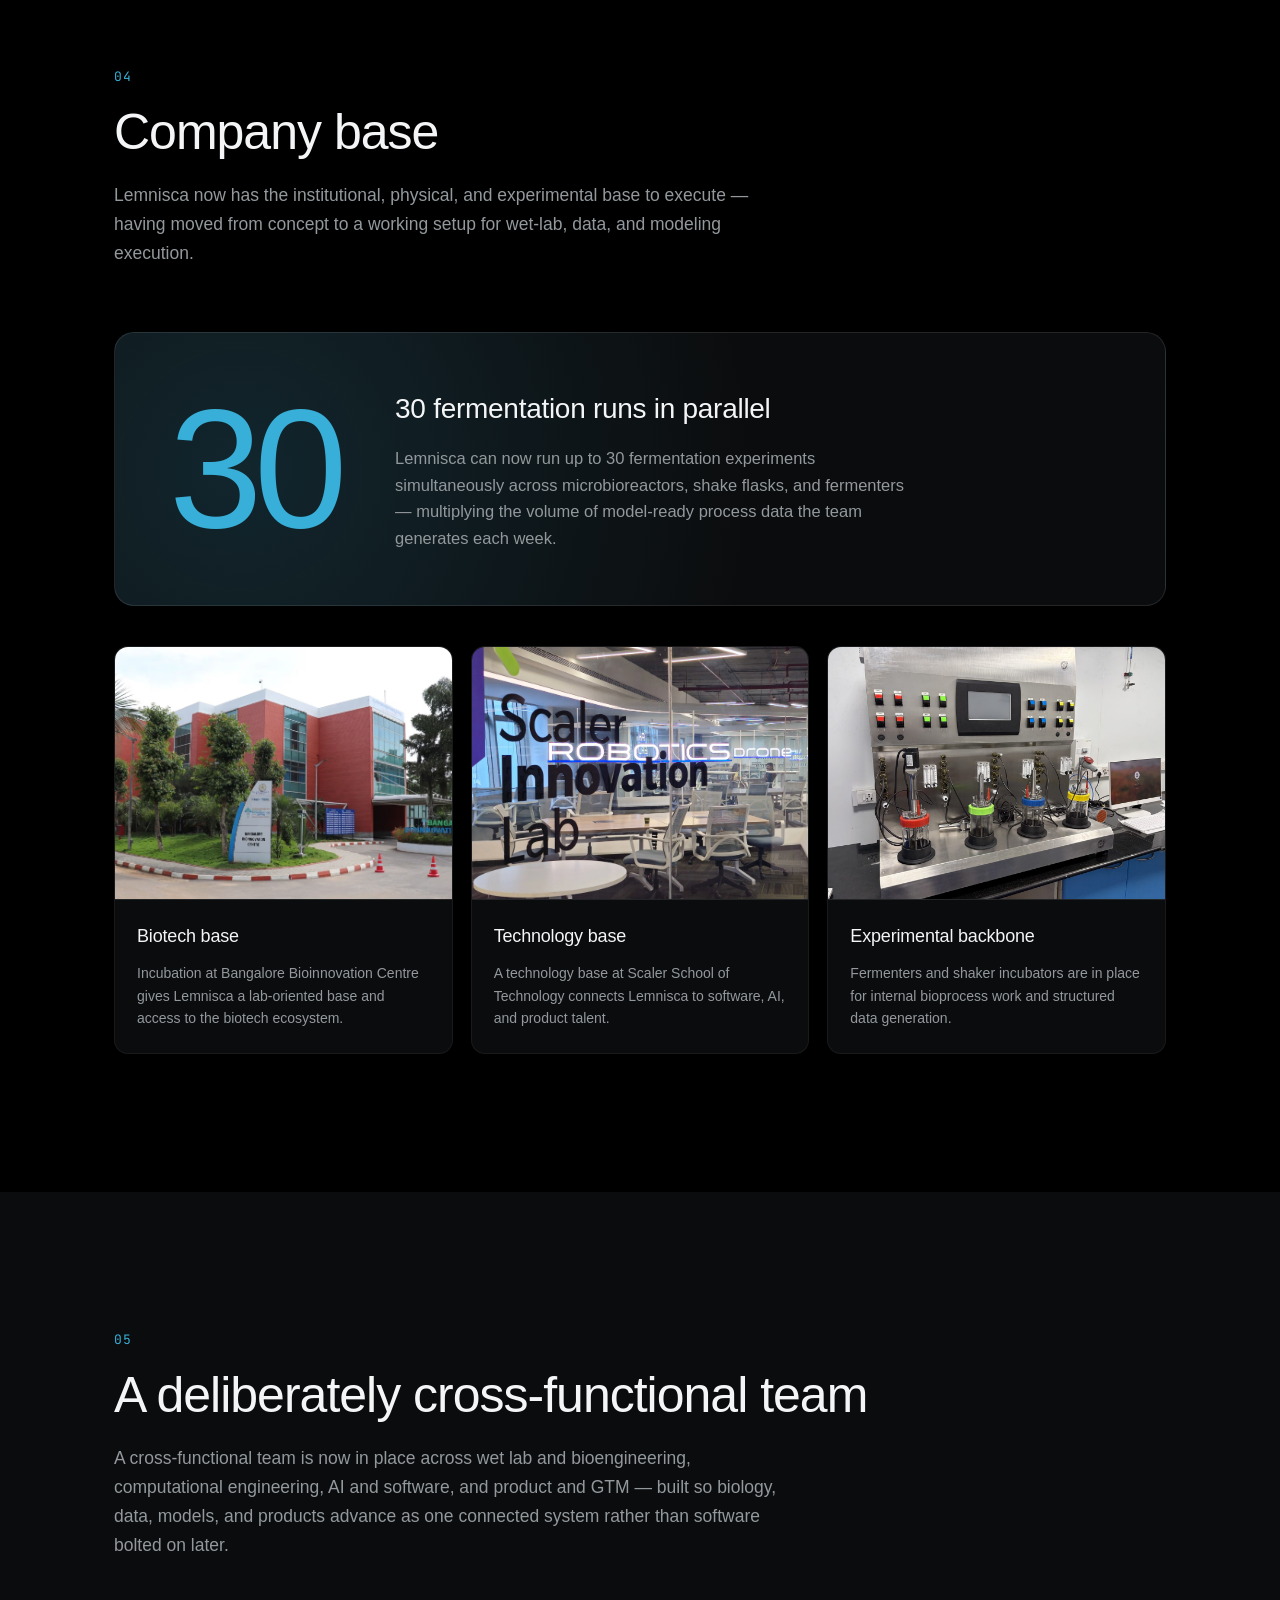
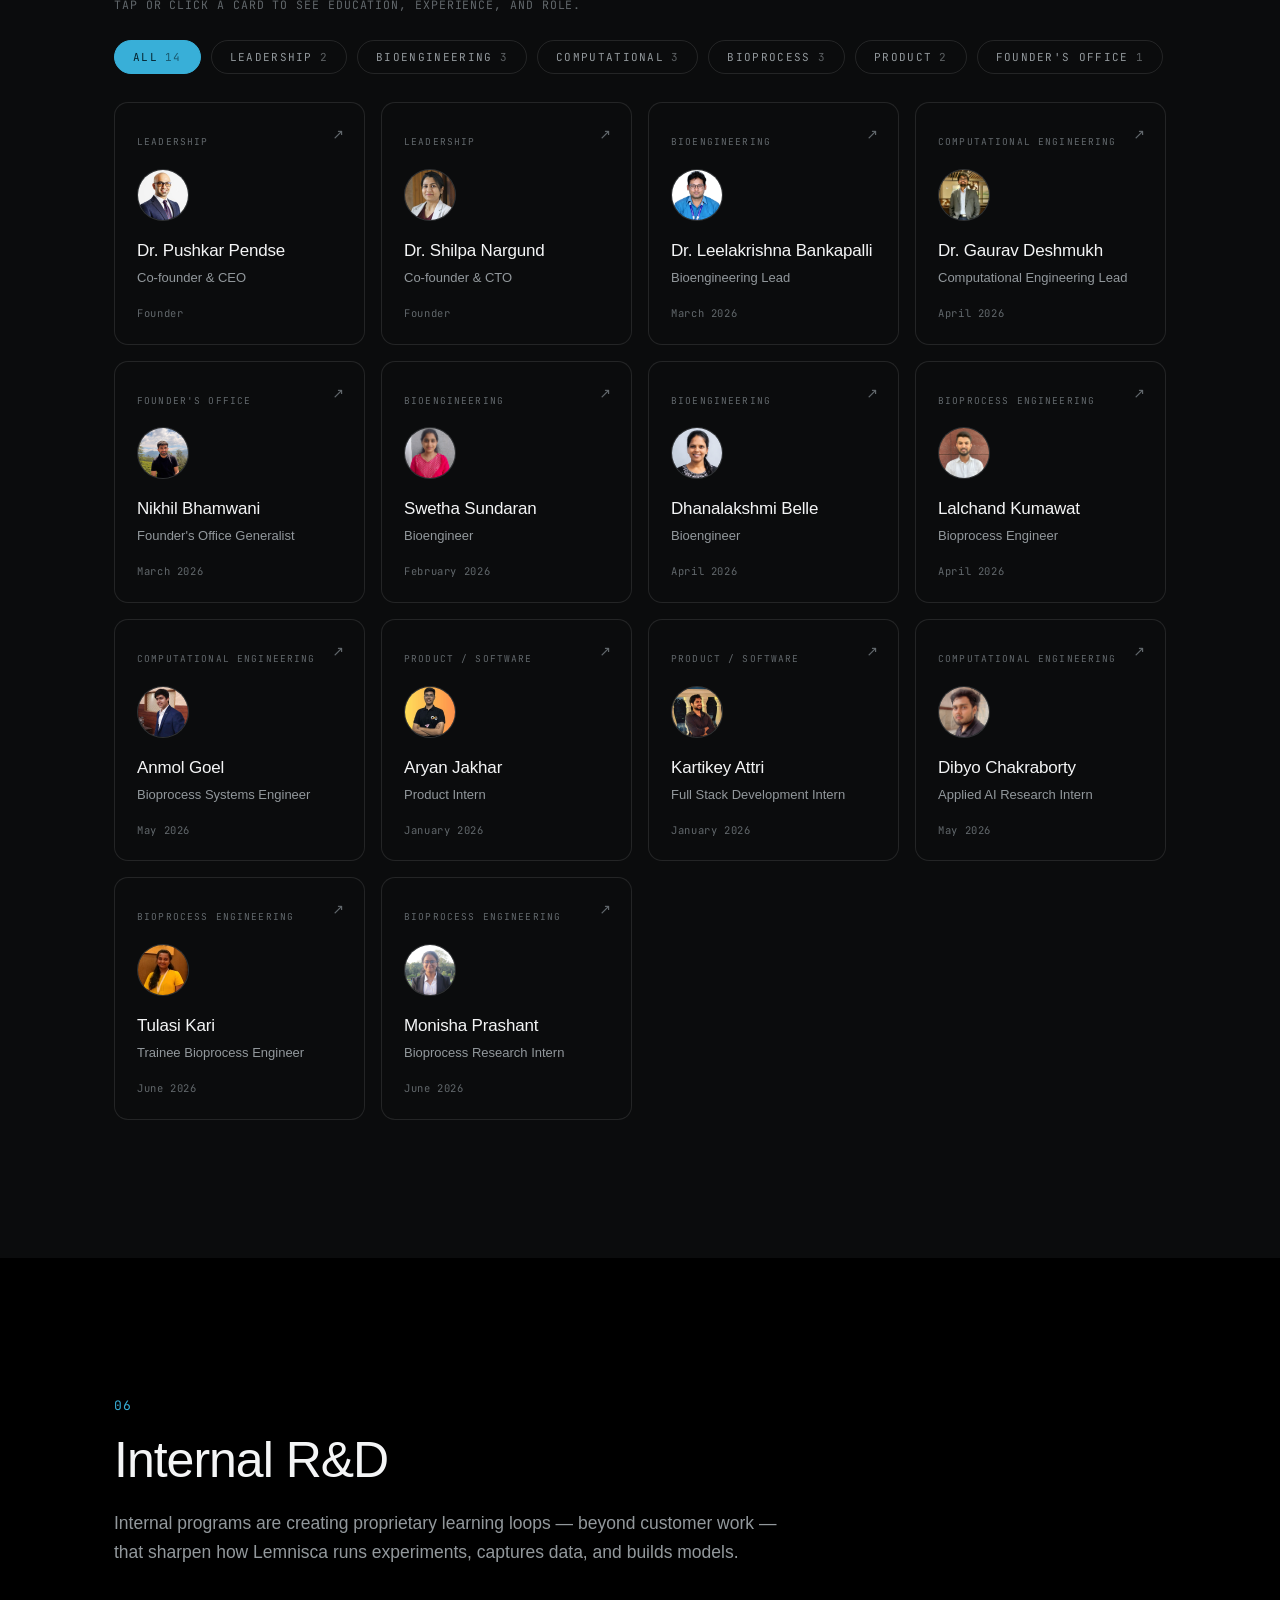
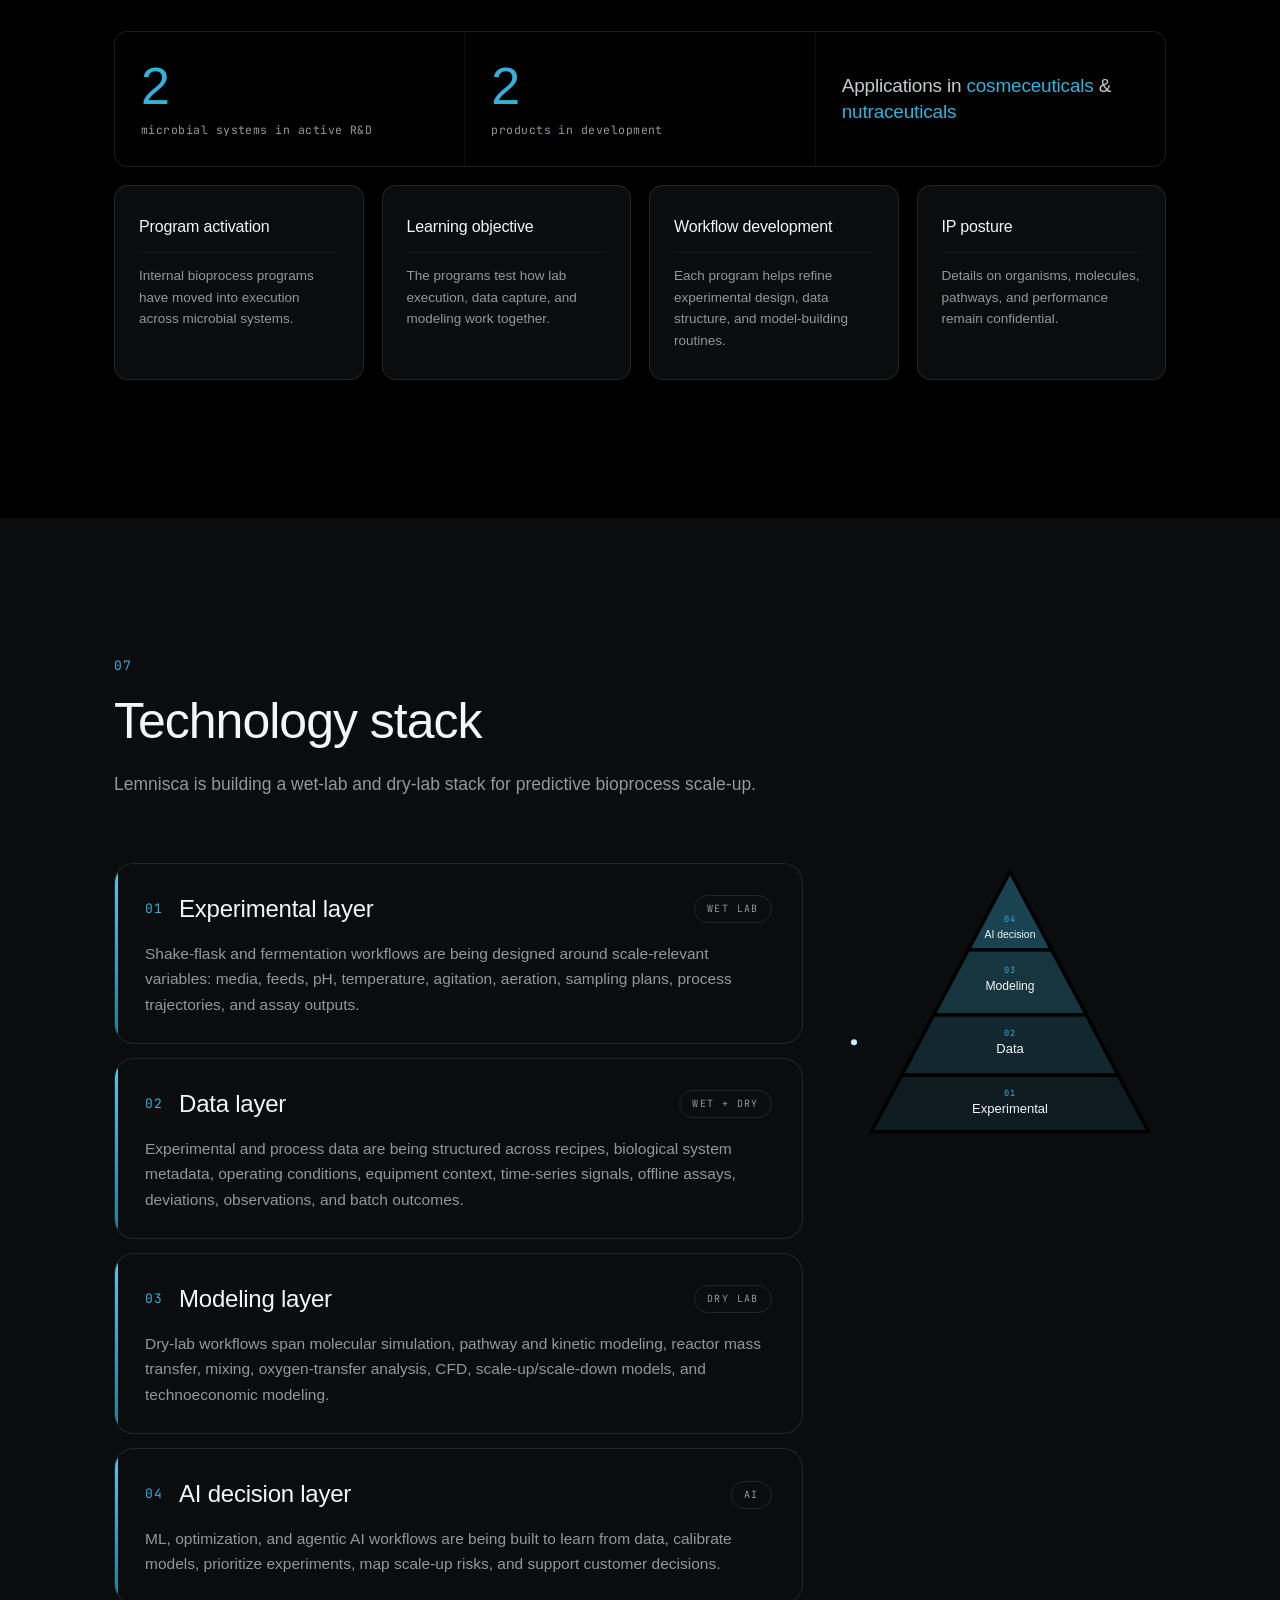
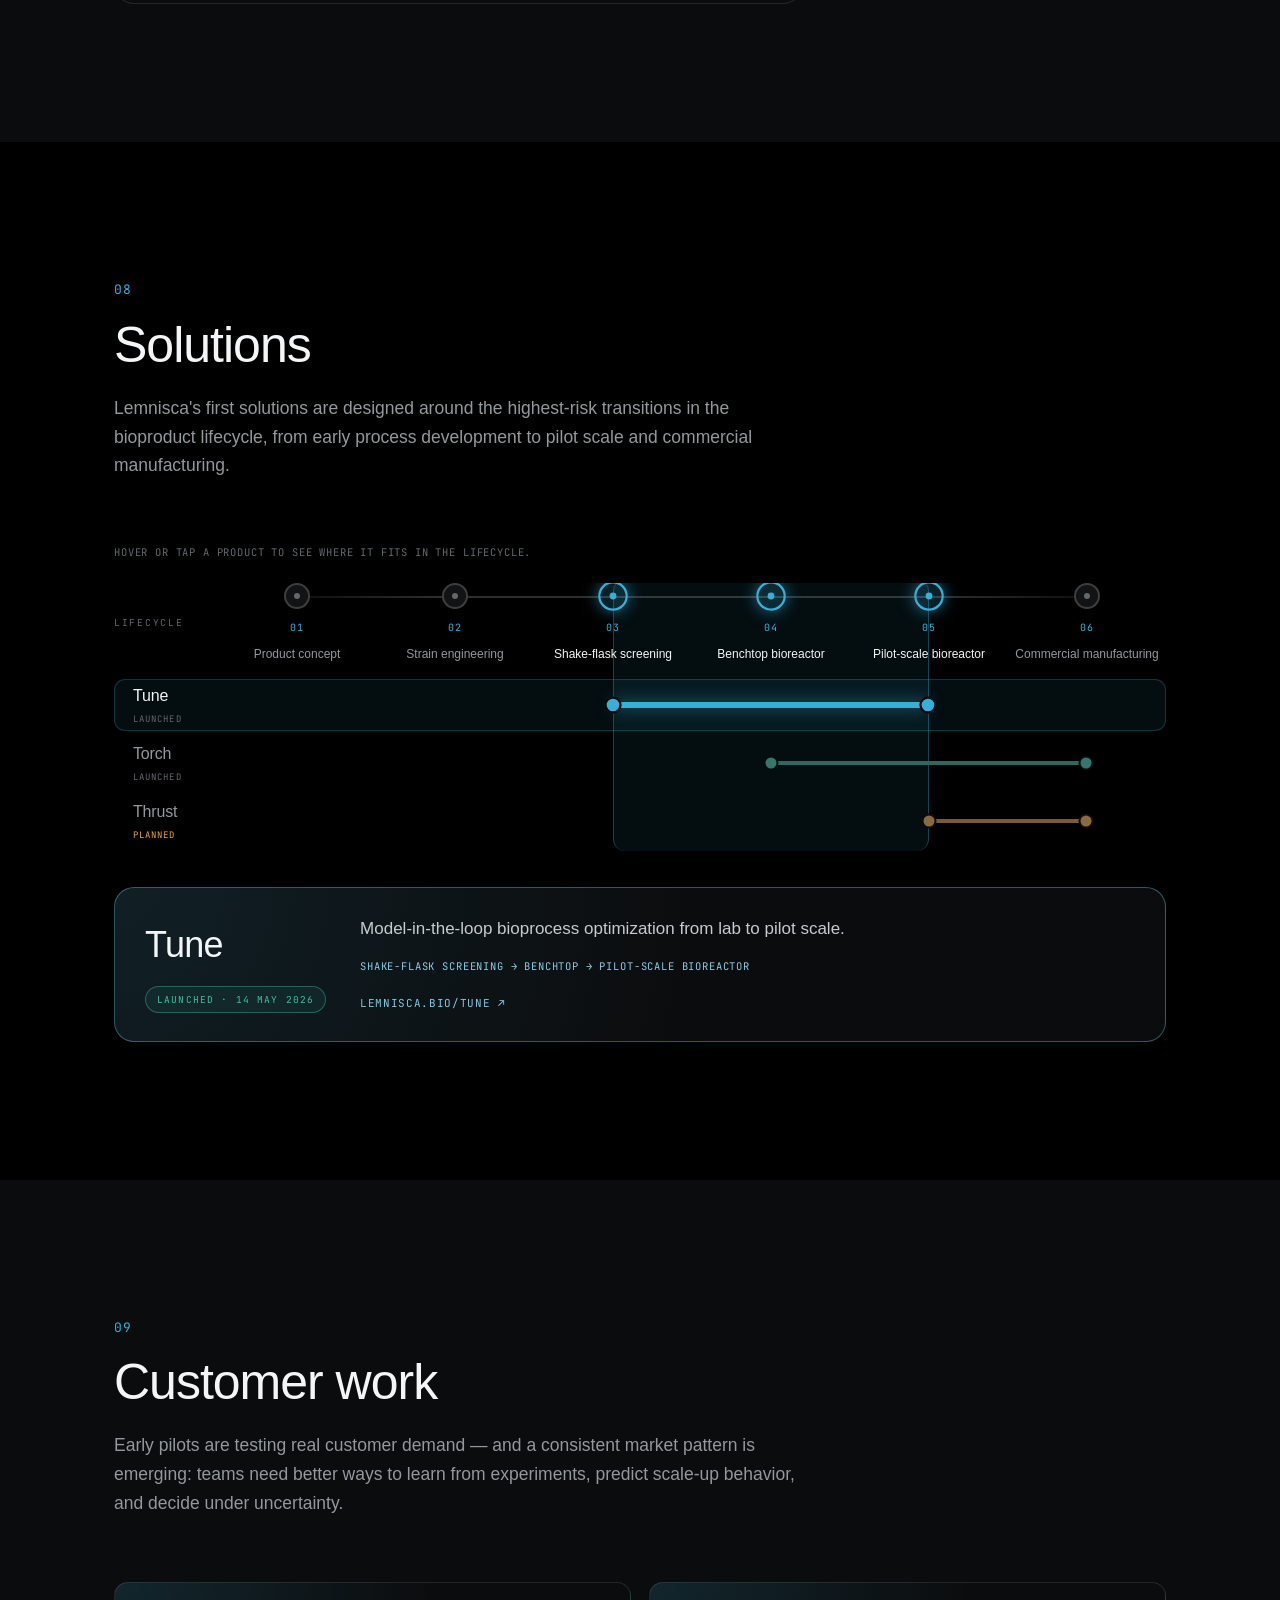
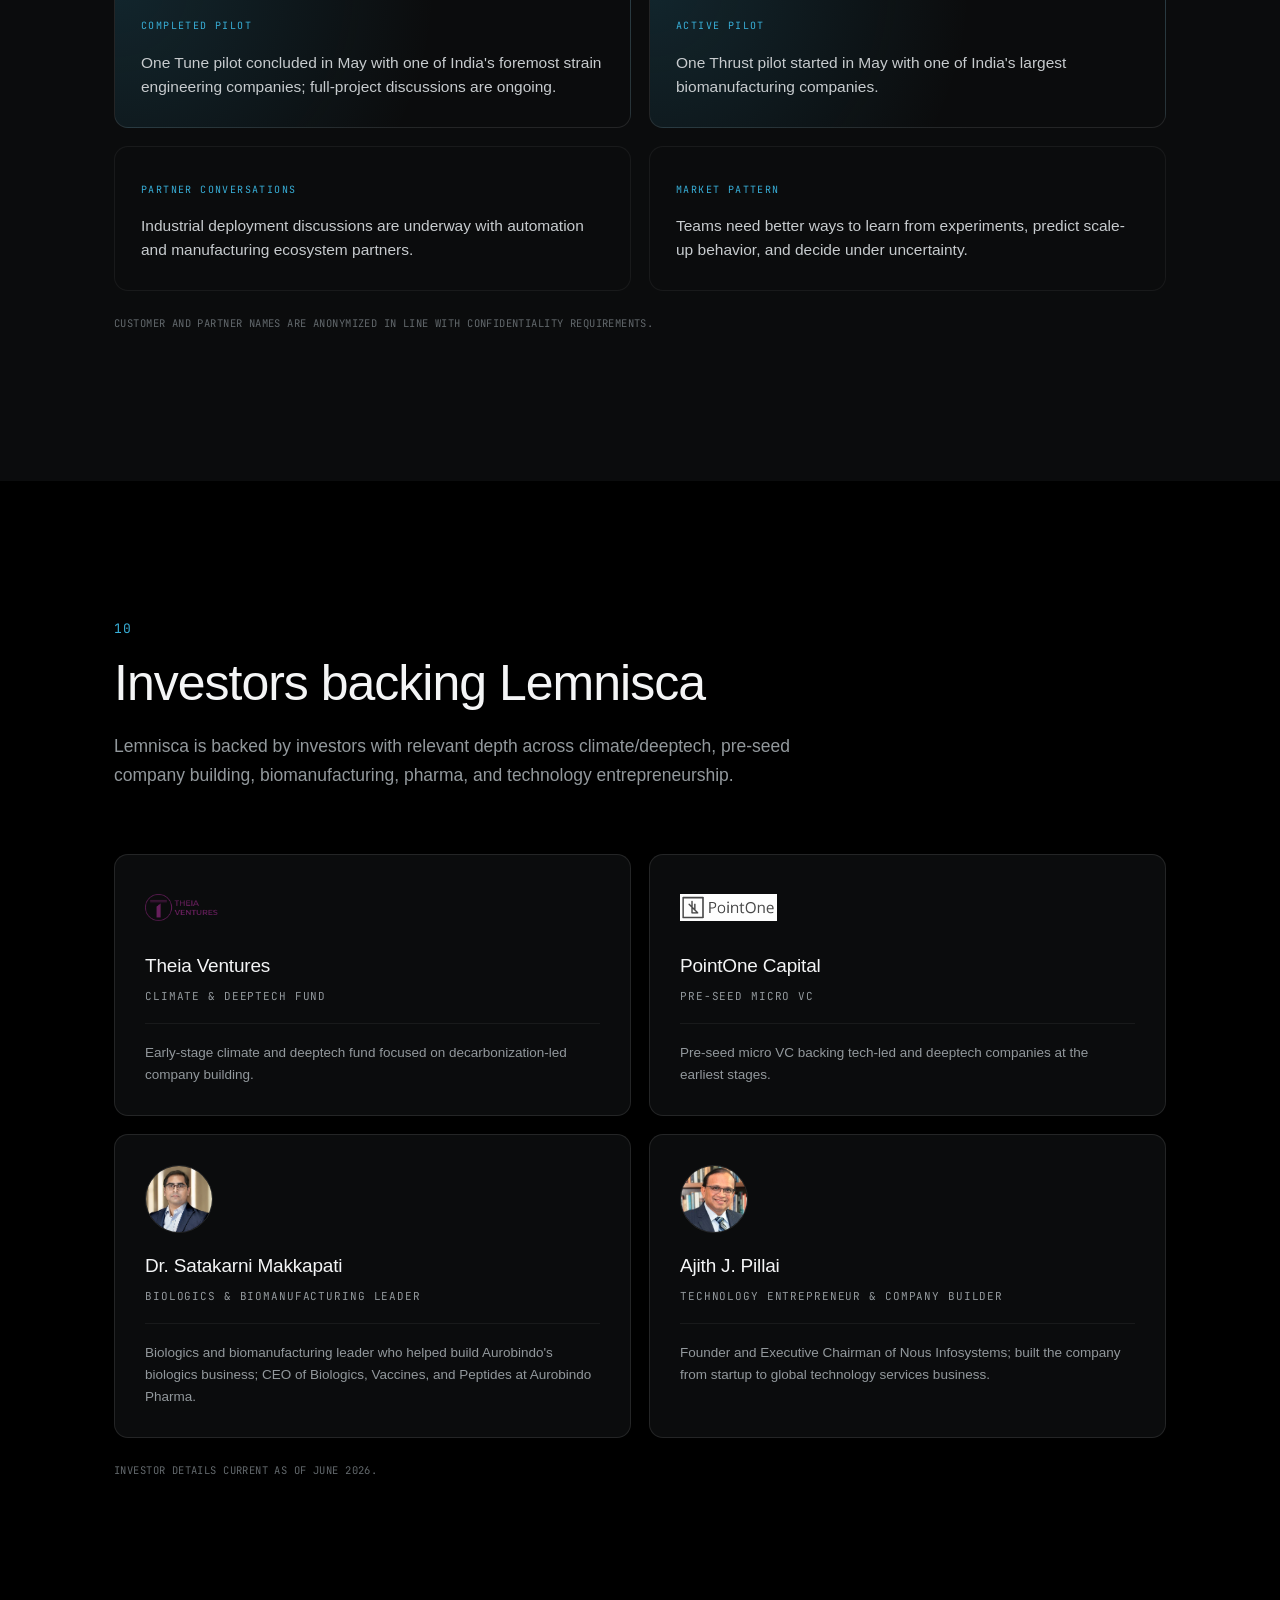
==== commit 485d9e34: "Switch video embed from Vimeo to YouTube" ====
--- a/index.html
+++ b/index.html
@@ -67,7 +67,7 @@
         <div class="hero-stats" id="heroStats"></div>
         <div class="hero-media" style="margin-top:28px;">
           <div style="padding:56.25% 0 0 0;position:relative;border-radius:14px;overflow:hidden;">
-            <iframe src="https://player.vimeo.com/video/1197084512?badge=0&amp;autopause=0&amp;player_id=0&amp;app_id=58479&amp;autoplay=1&amp;loop=1&amp;muted=1" frameborder="0" allow="autoplay; fullscreen; picture-in-picture; clipboard-write; encrypted-media; web-share" referrerpolicy="strict-origin-when-cross-origin" style="position:absolute;top:0;left:0;width:100%;height:100%;" title="Lemnisca intro video"></iframe>
+            <iframe src="https://www.youtube.com/embed/b-MqUEtzLDk" title="Lemnisca Intro" frameborder="0" allow="accelerometer; autoplay; clipboard-write; encrypted-media; gyroscope; picture-in-picture; web-share" referrerpolicy="strict-origin-when-cross-origin" allowfullscreen style="position:absolute;top:0;left:0;width:100%;height:100%;"></iframe>
           </div>
         </div>
       </div>
@@ -484,6 +484,5 @@
   </noscript>
 
   <script src="script.js"></script>
-  <script src="https://player.vimeo.com/api/player.js"></script>
 </body>
 </html>
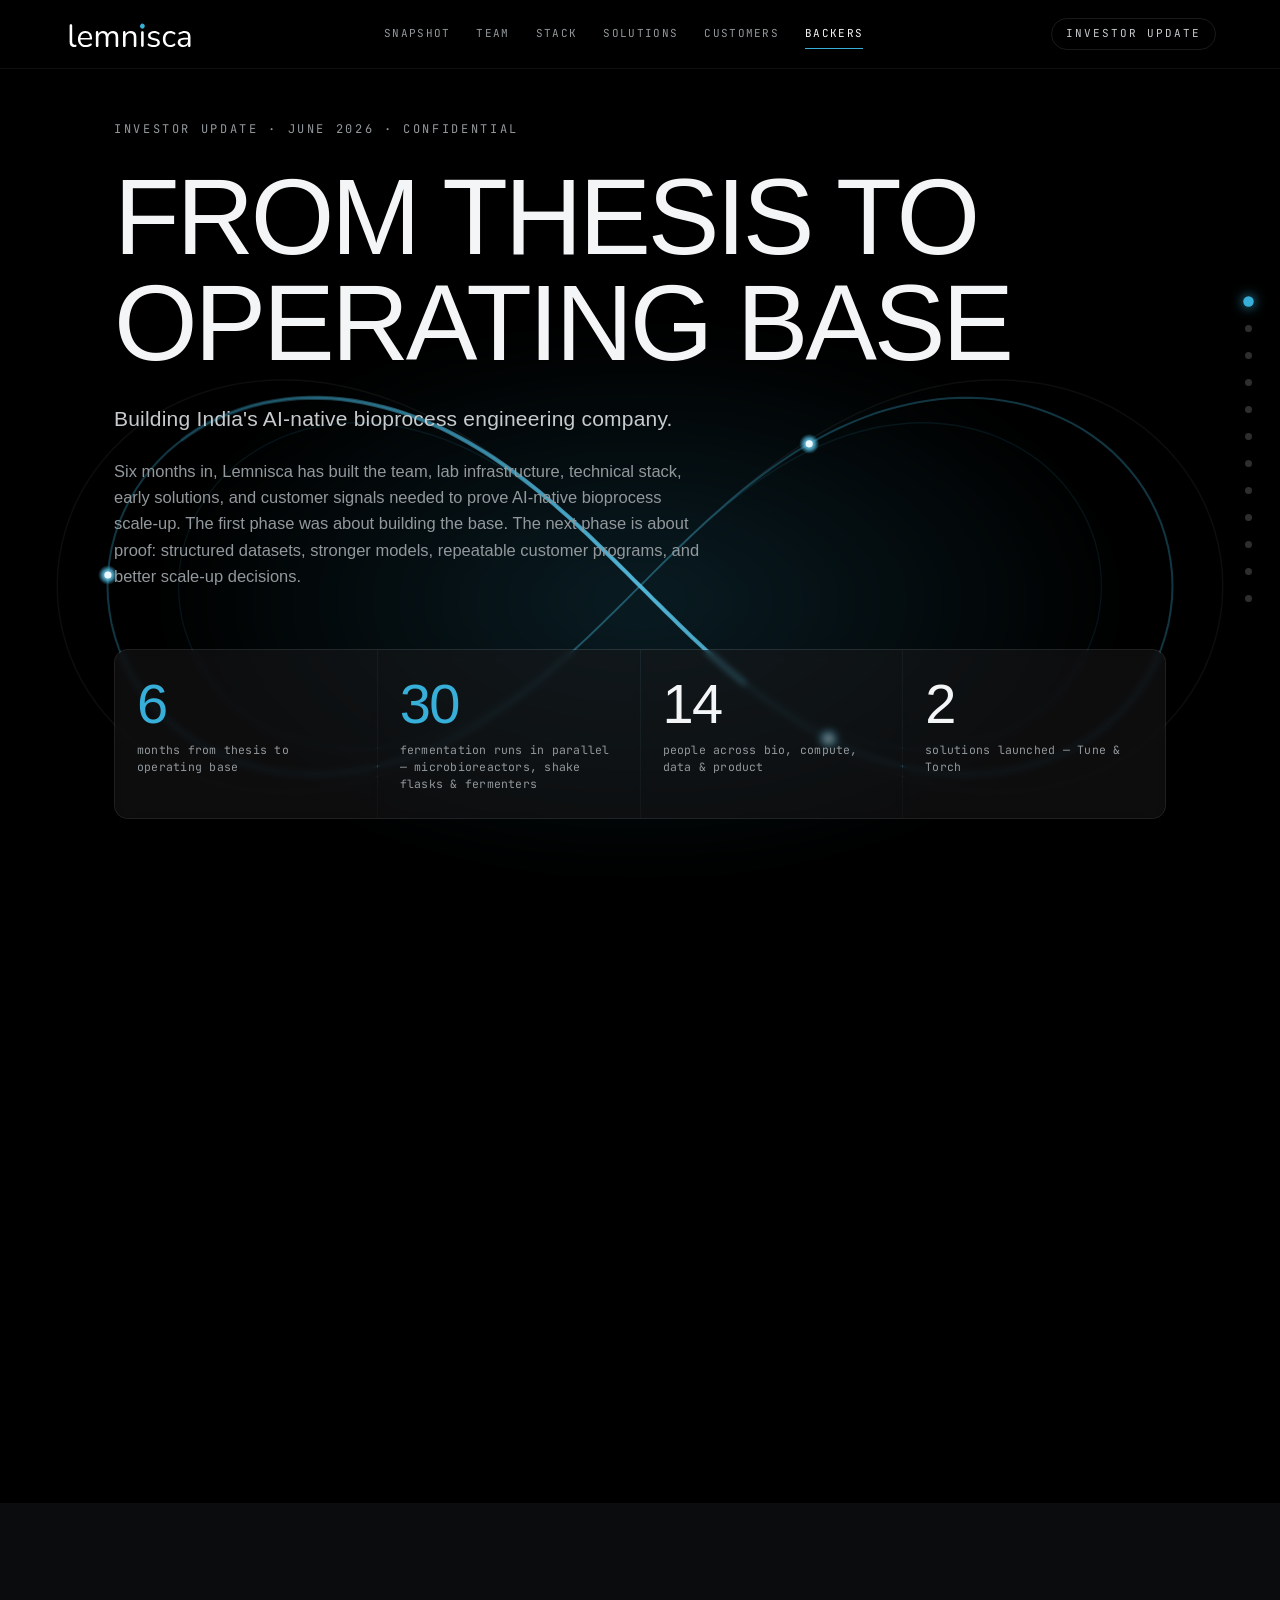
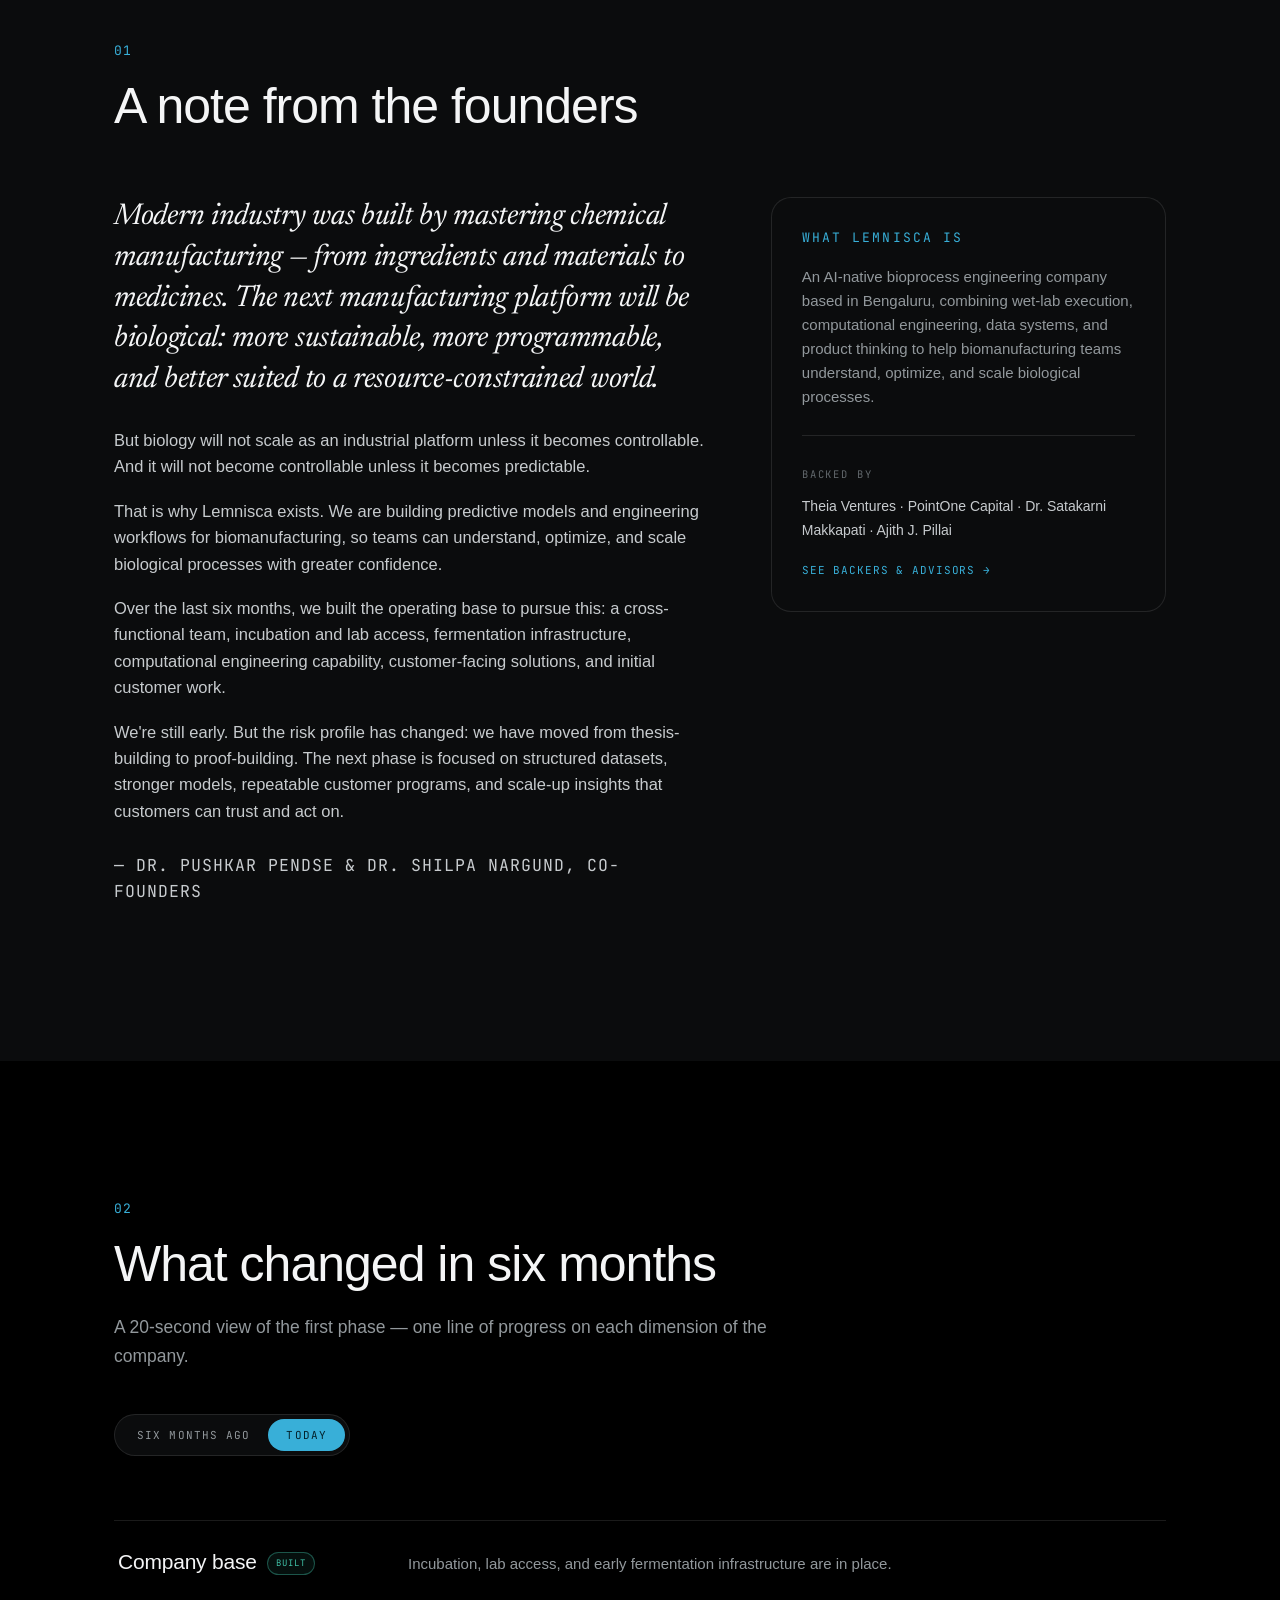
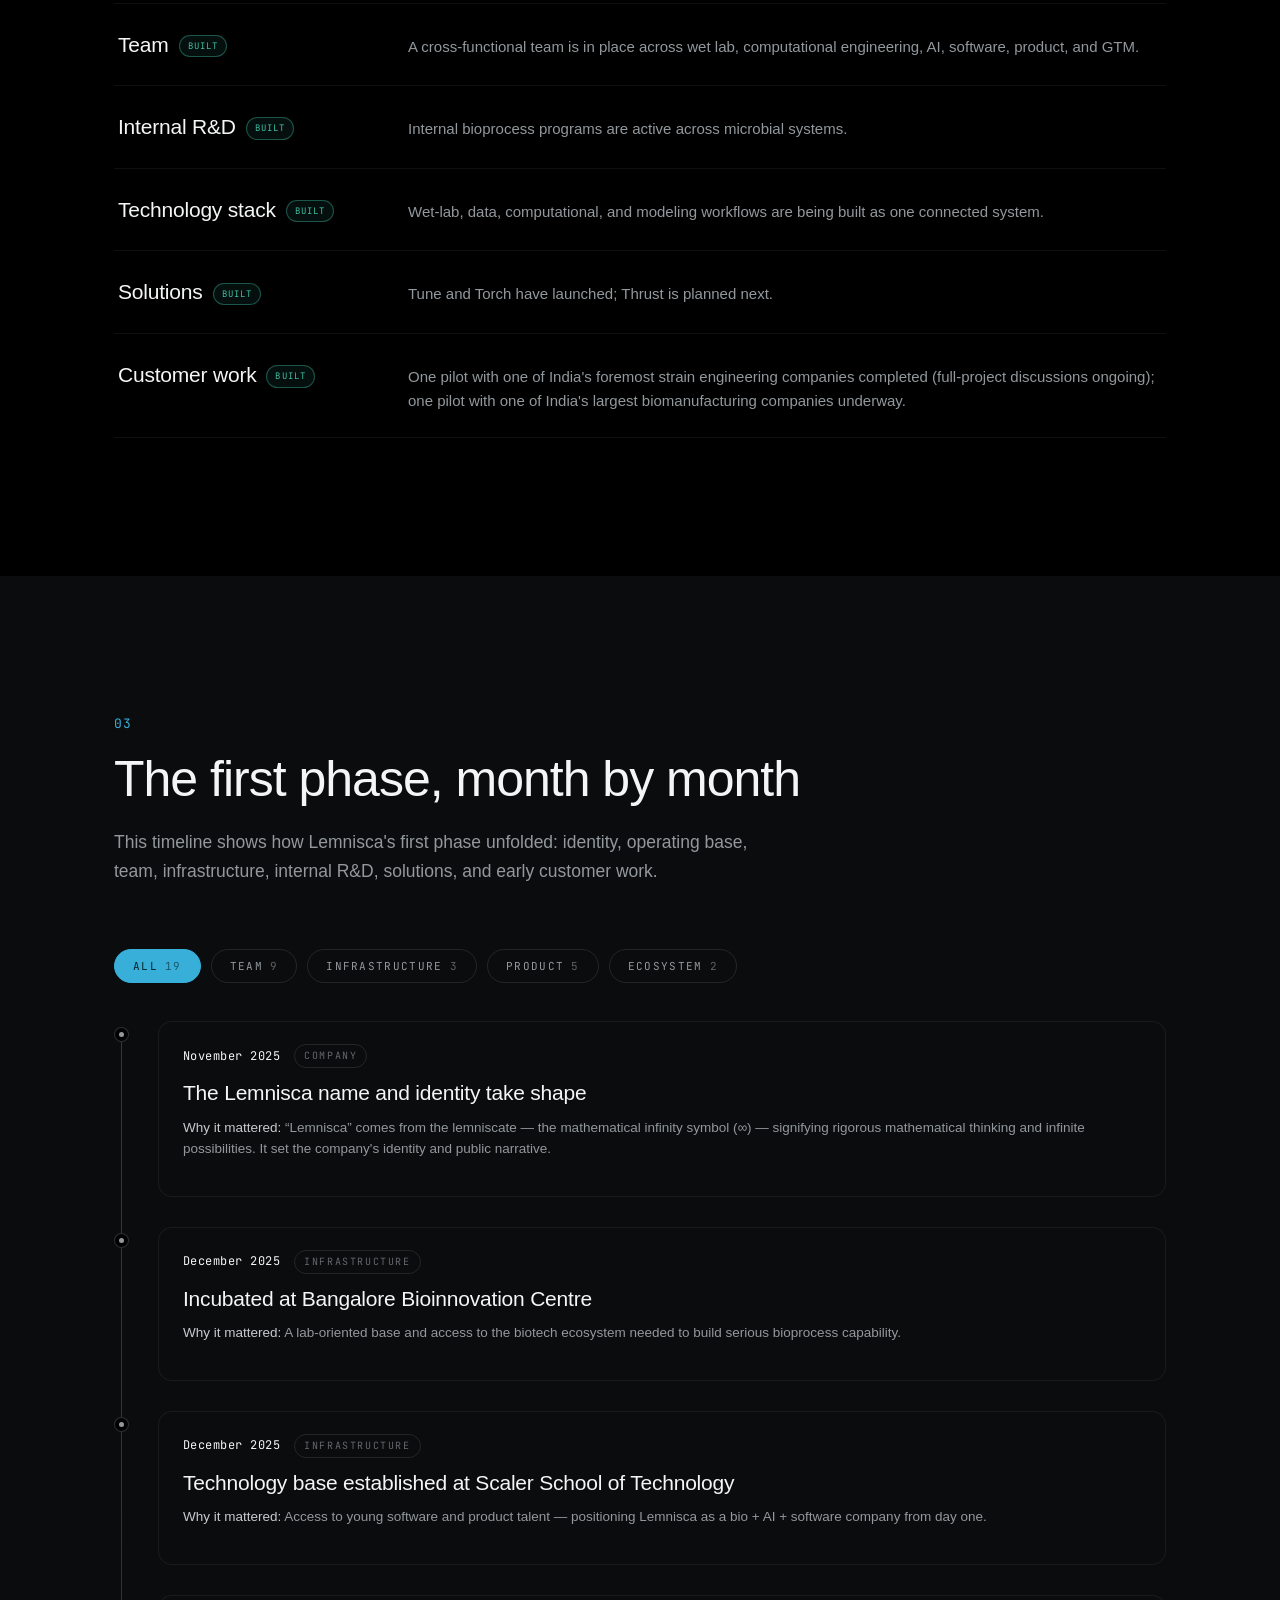
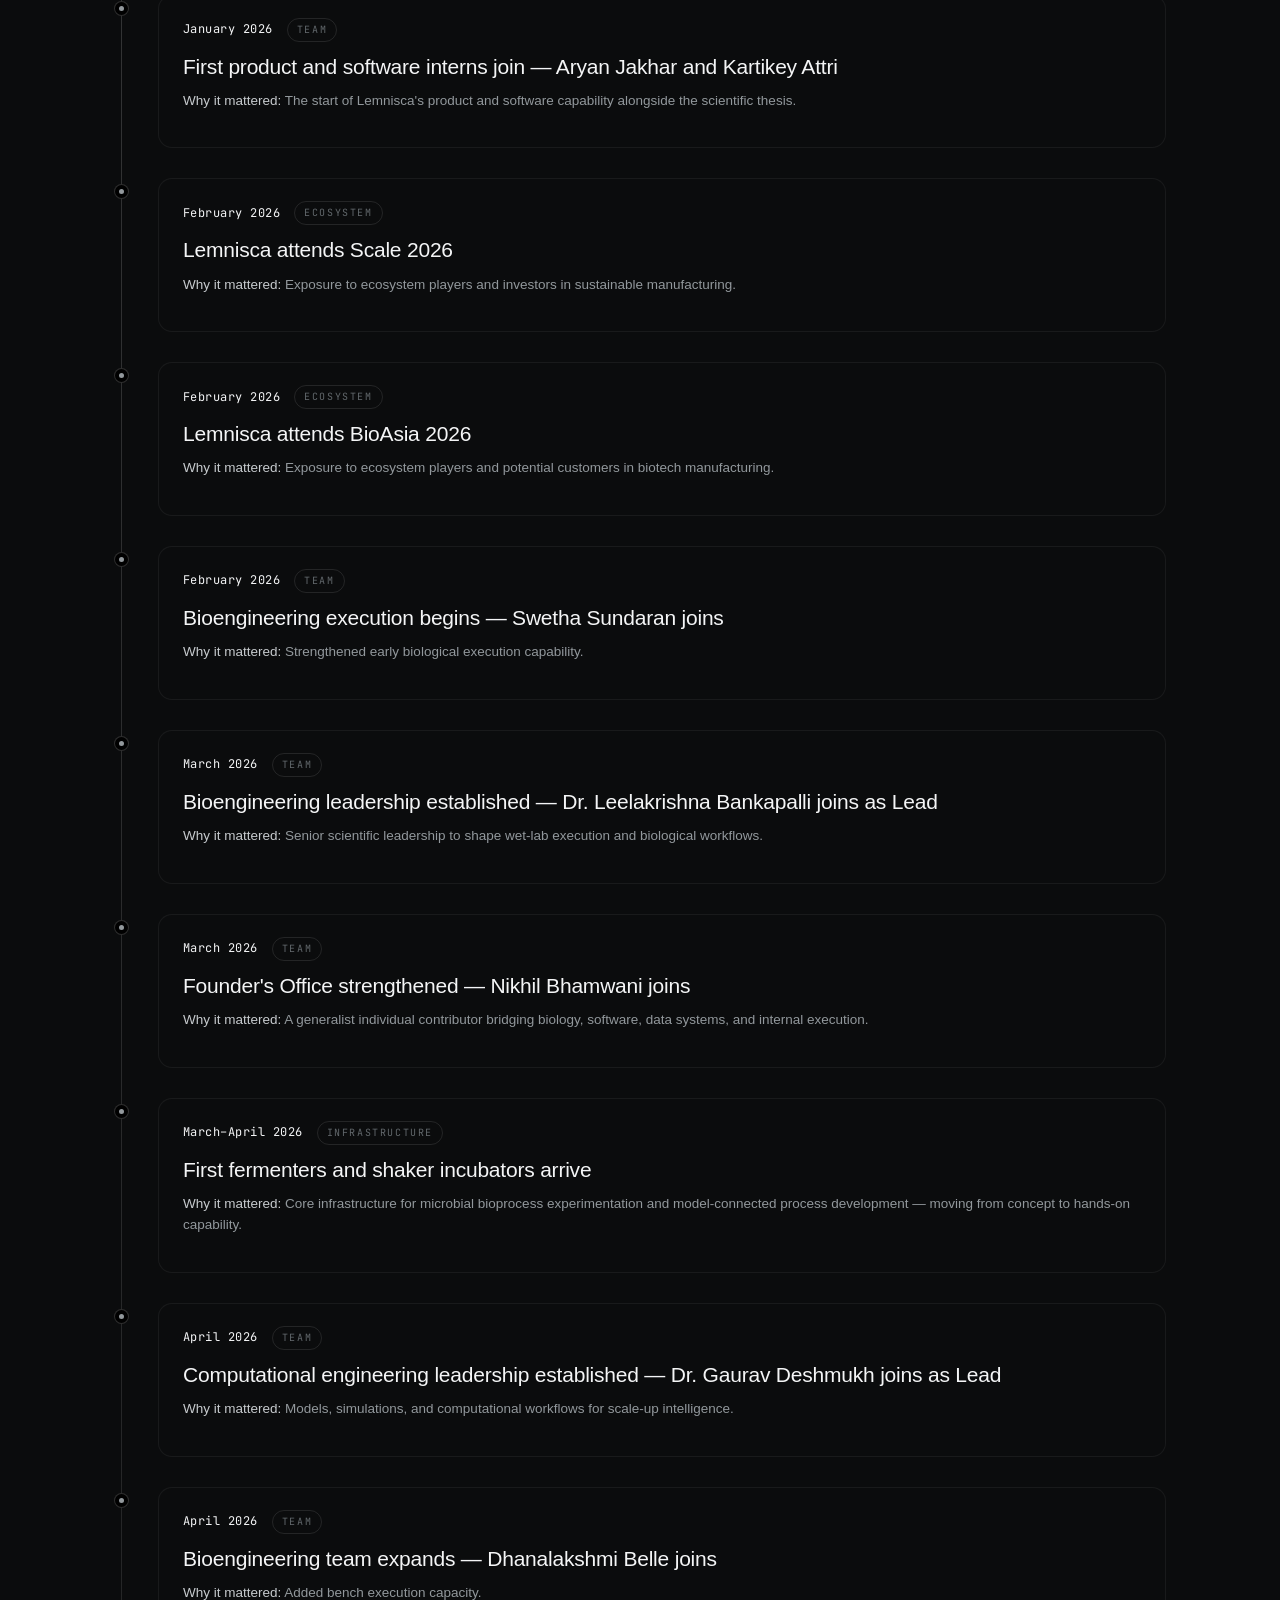
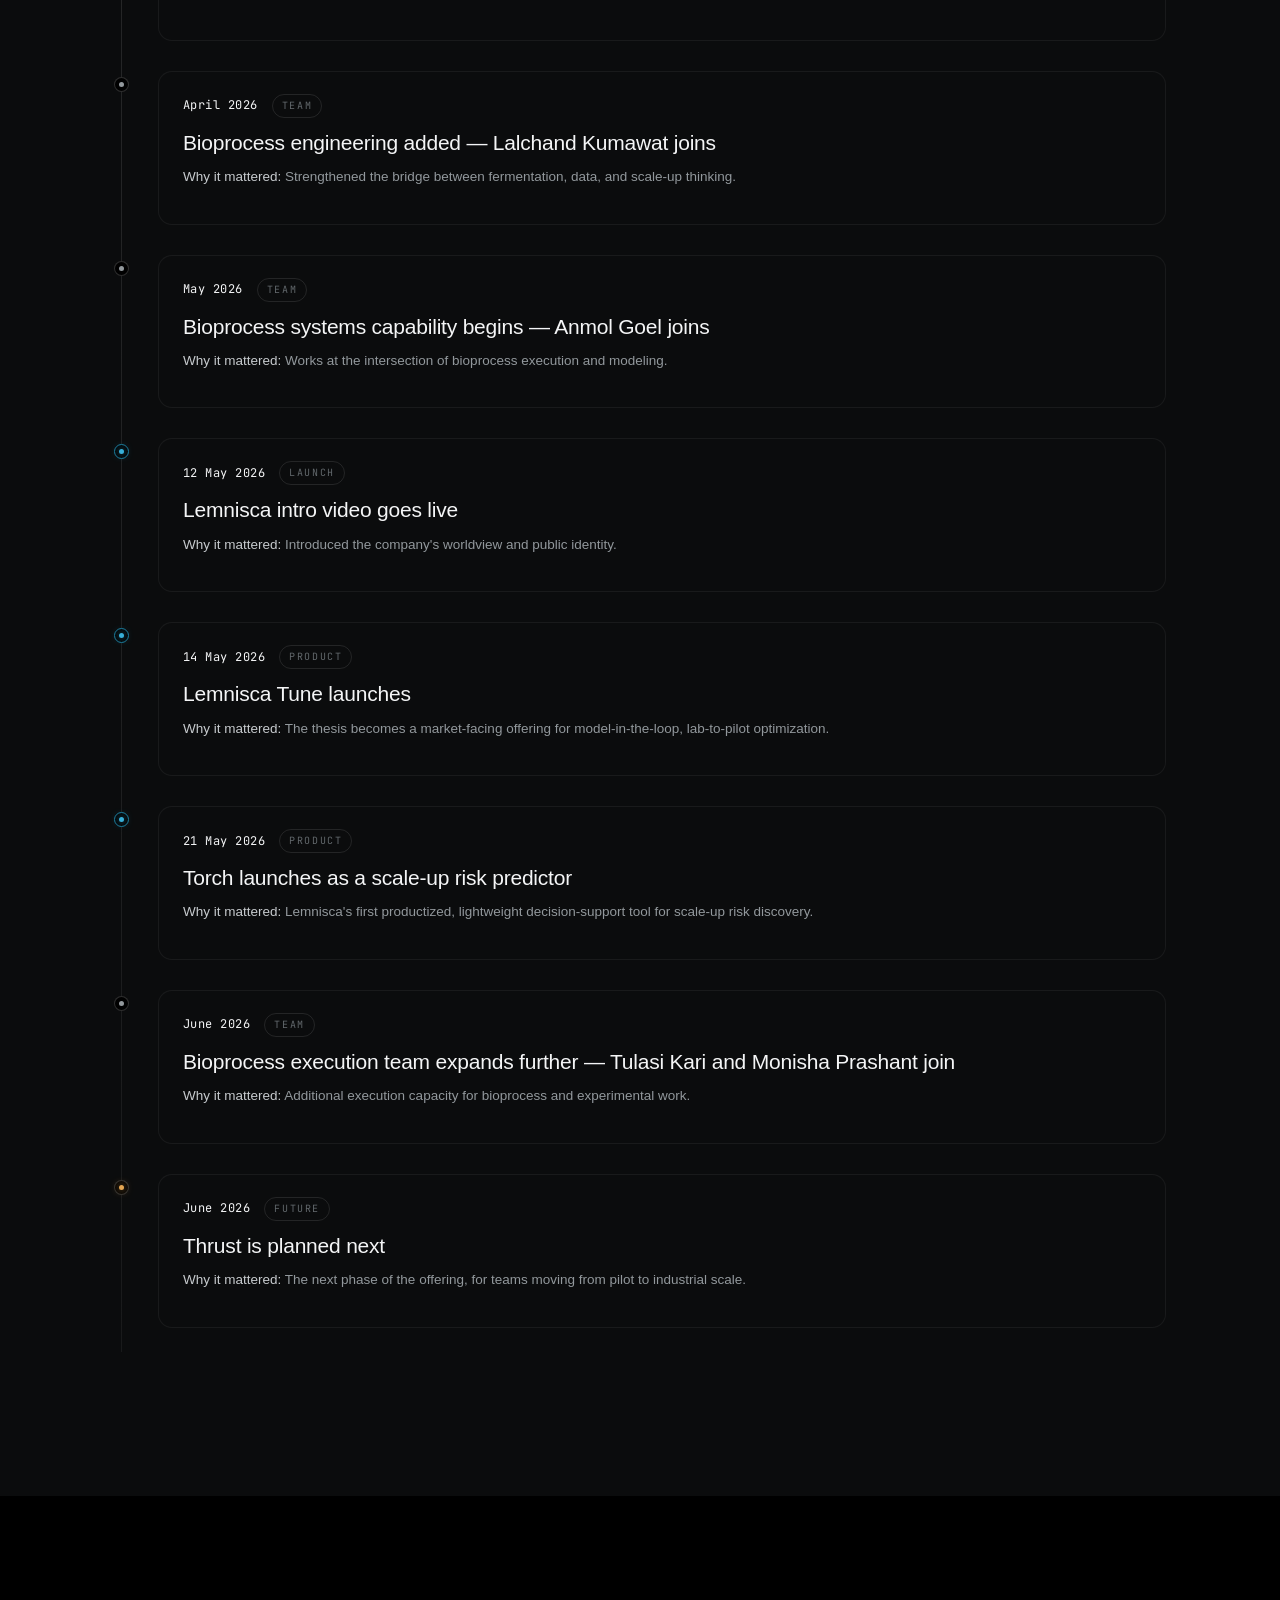
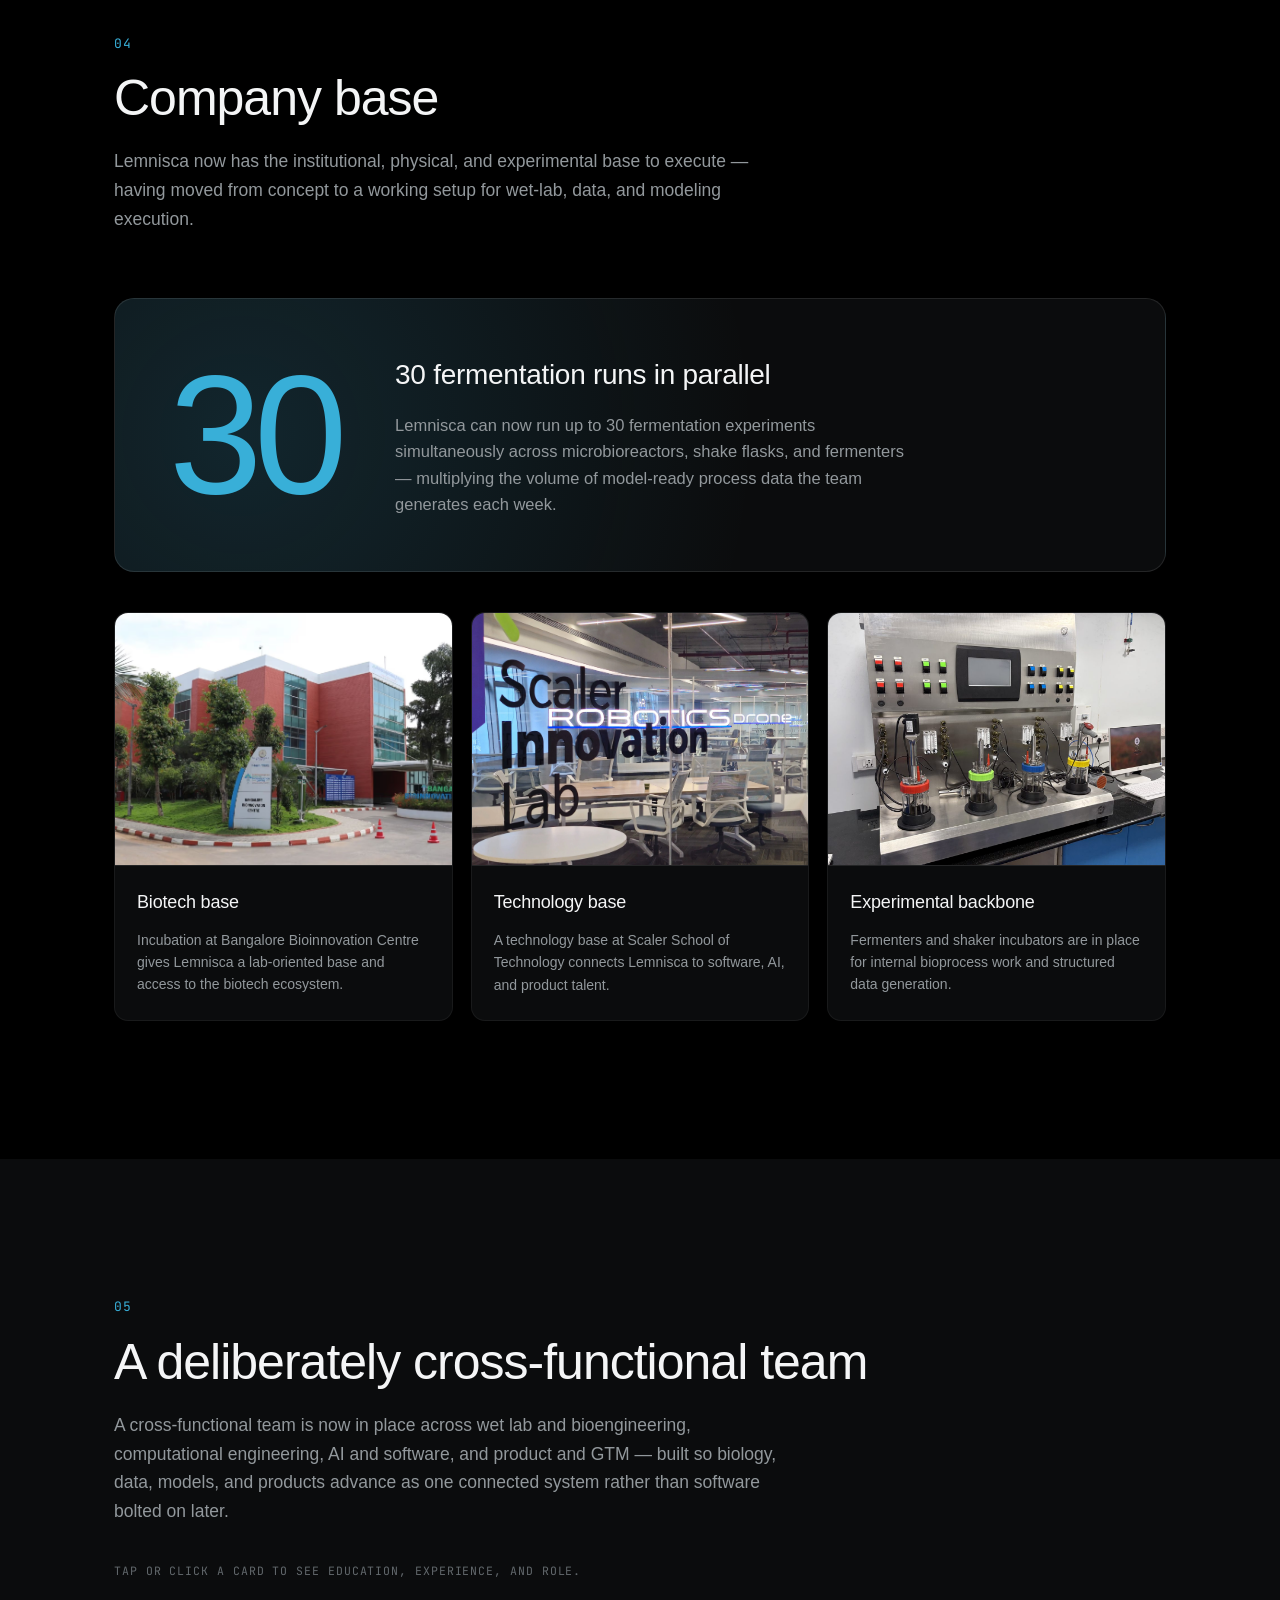
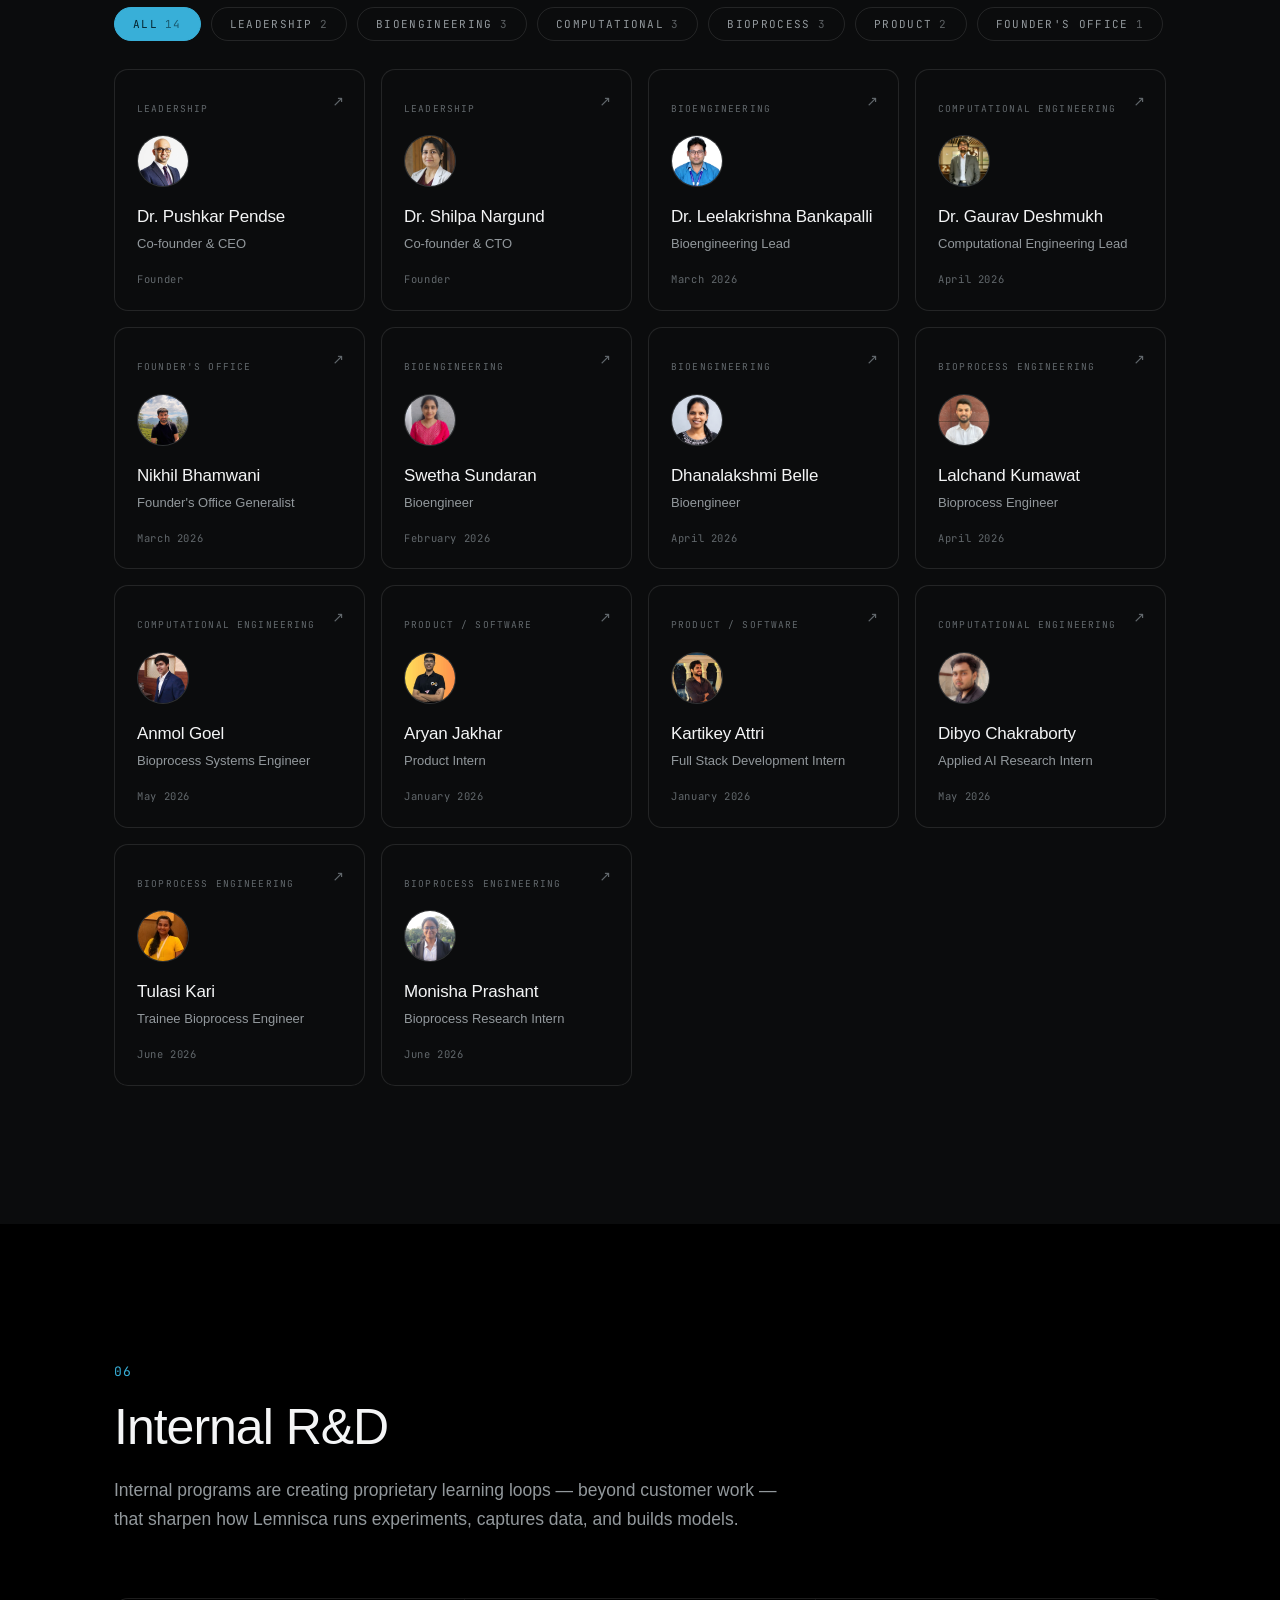
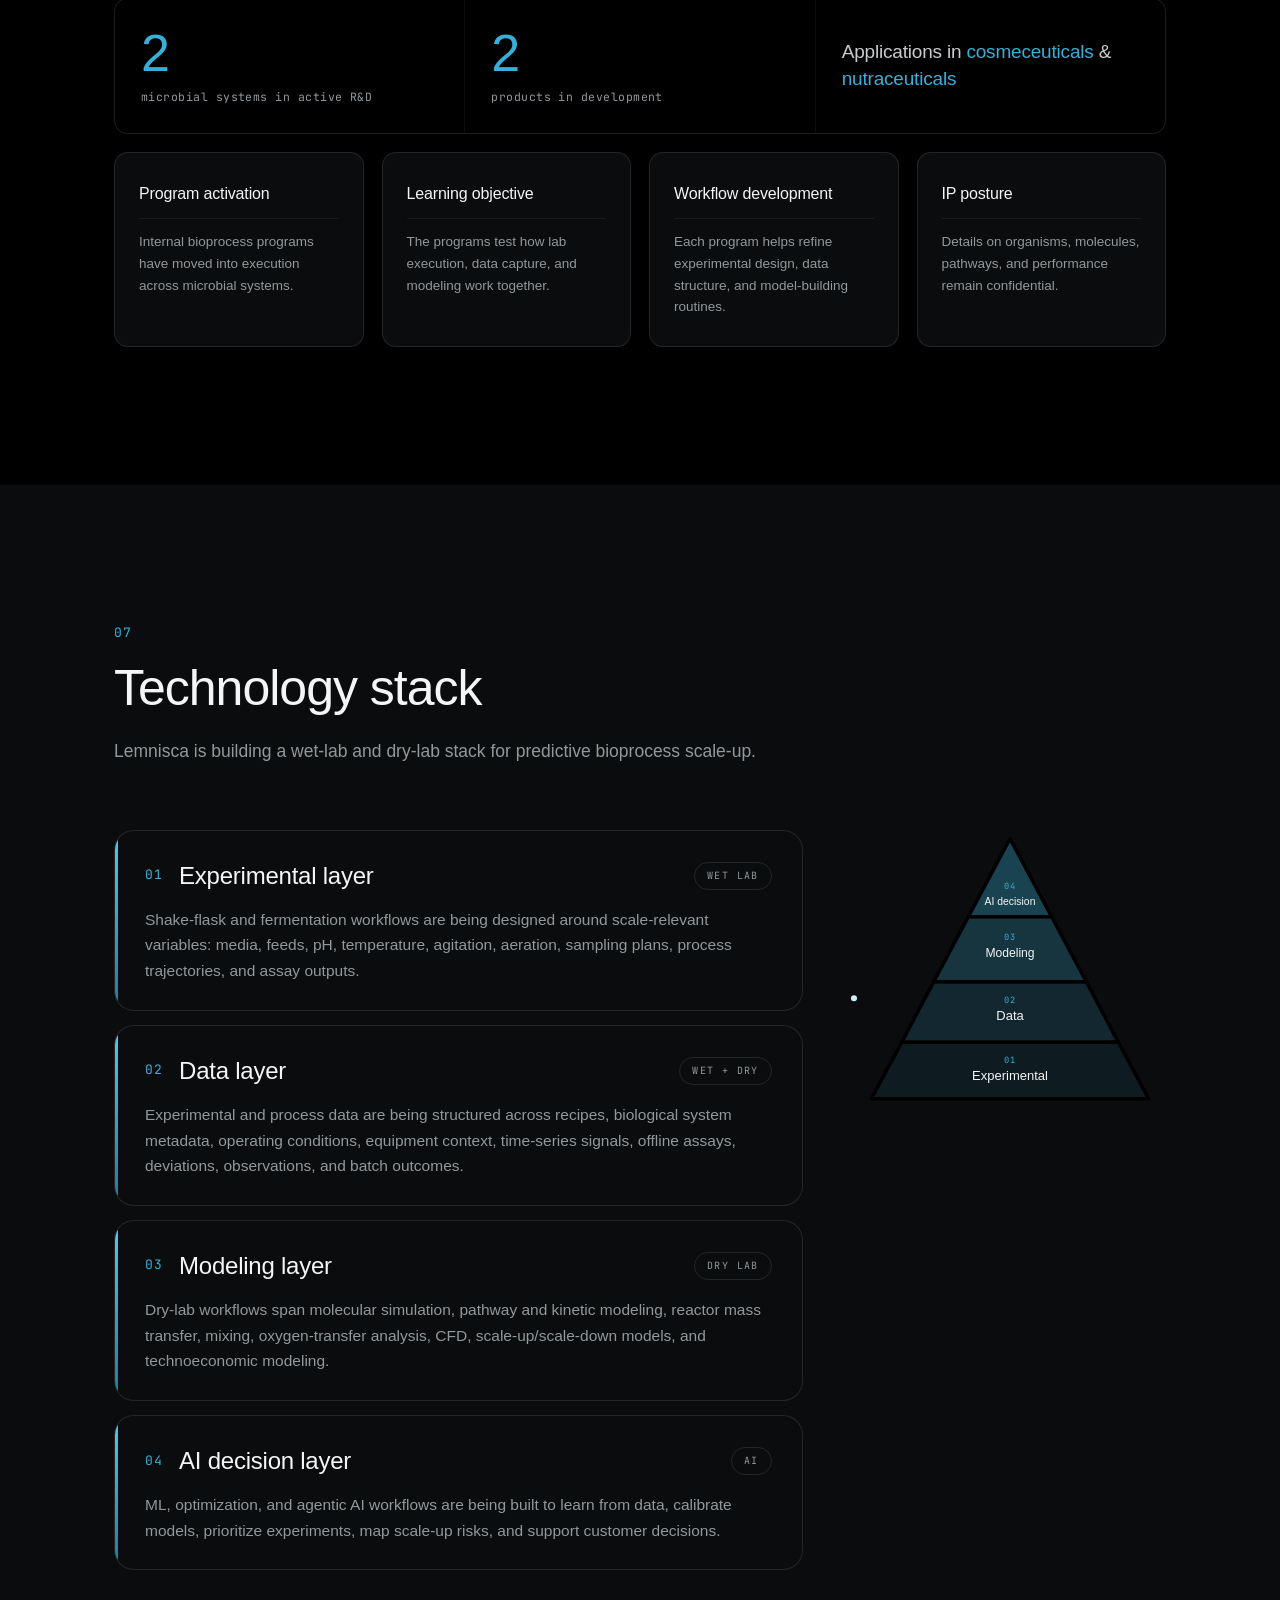
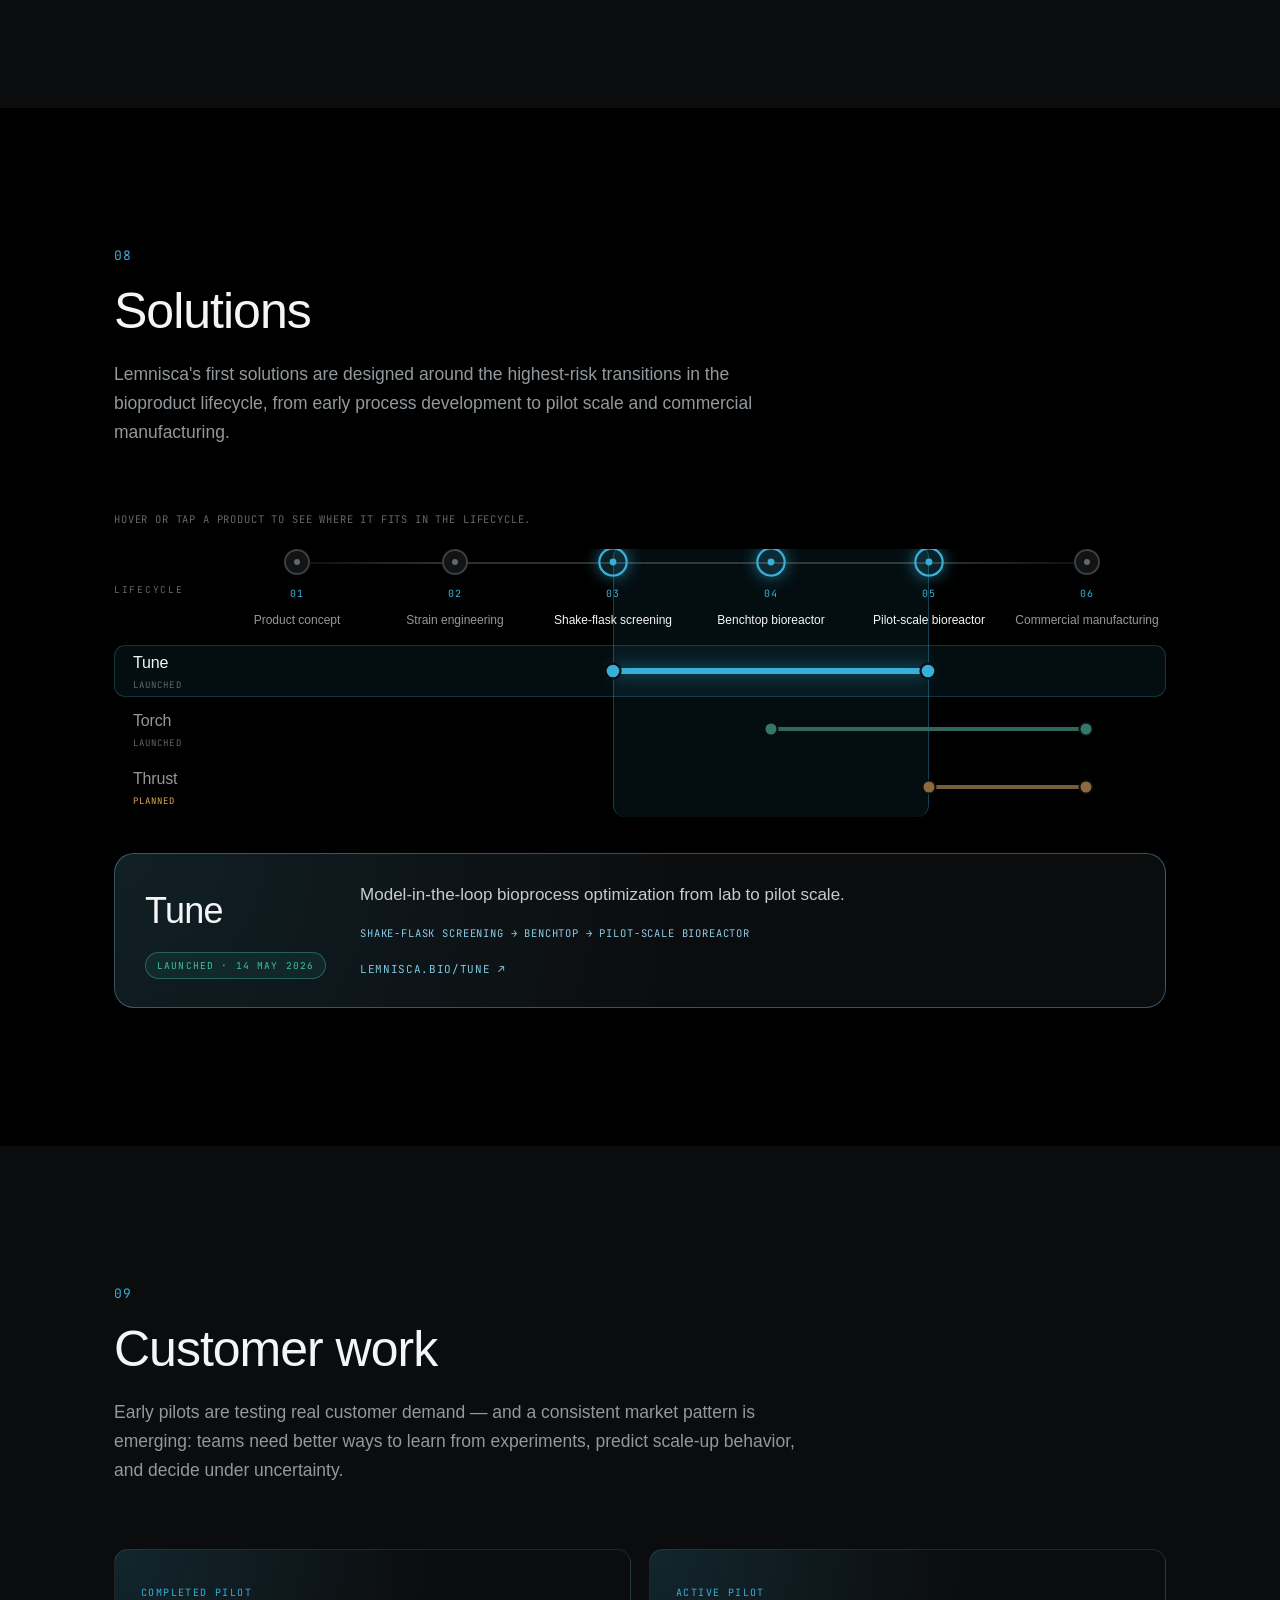
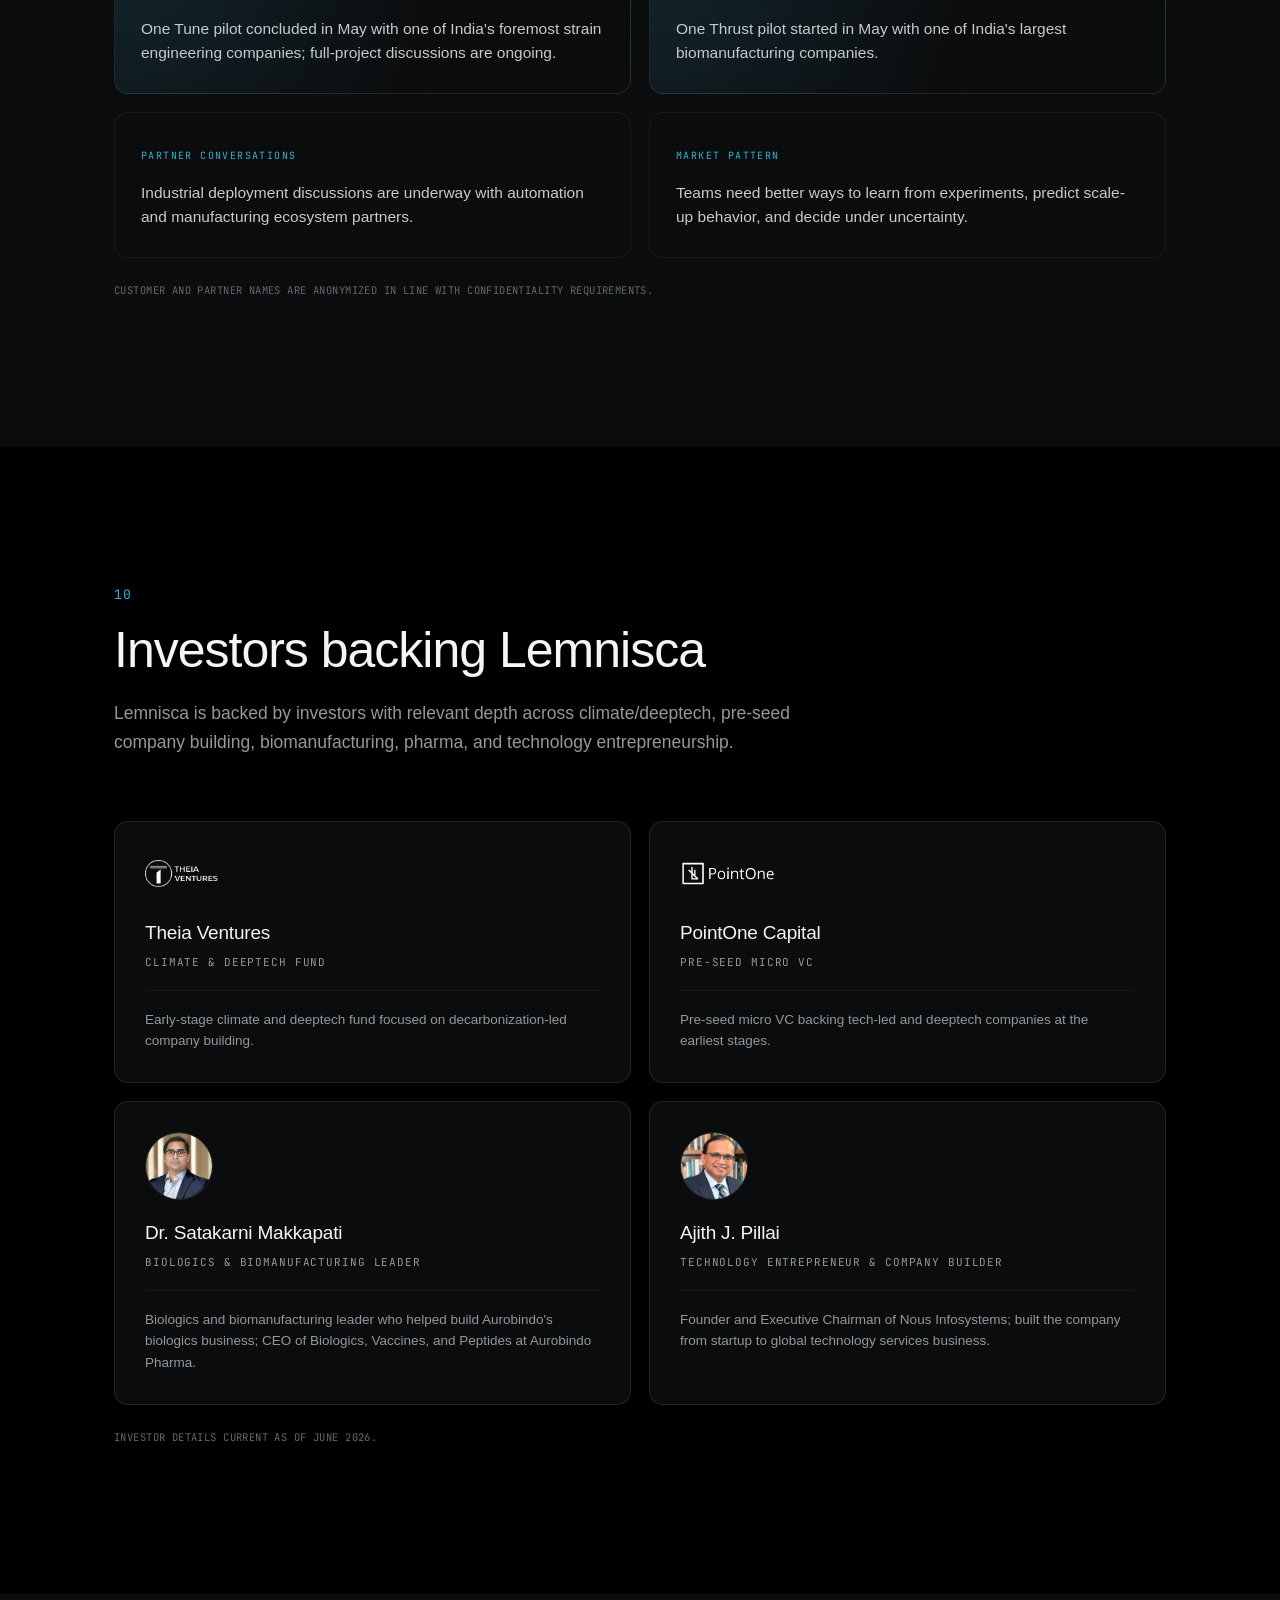
==== commit 9df7cdb7: "Widen snapshot left column, add white PointOne logo" ====
--- a/index.html
+++ b/index.html
@@ -408,7 +408,7 @@
             <p class="backer-detail">Early-stage climate and deeptech fund focused on decarbonization-led company building.</p>
           </div>
           <div class="backer-card reveal">
-            <div class="backer-logo"><img src="./Assets/pointone-logo.png" alt="PointOne Capital"></div>
+            <div class="backer-logo"><img src="./Assets/pointone-logo-white.png" alt="PointOne Capital"></div>
             <div class="backer-name">PointOne Capital</div>
             <div class="backer-role">Pre-seed micro VC</div>
             <p class="backer-detail">Pre-seed micro VC backing tech-led and deeptech companies at the earliest stages.</p>
--- a/styles.css
+++ b/styles.css
@@ -133,7 +133,7 @@
 
   /* ---------- SNAPSHOT ---------- */
   .snapshot { border-top: 1px solid var(--line); }
-  .snap-row { display: grid; grid-template-columns: 200px 1fr; gap: 30px; padding: 24px 4px; border-bottom: 1px solid var(--line-soft); align-items: baseline; transition: padding-left .25s ease, background .25s ease; }
+  .snap-row { display: grid; grid-template-columns: 260px 1fr; gap: 30px; padding: 24px 4px; border-bottom: 1px solid var(--line-soft); align-items: baseline; transition: padding-left .25s ease, background .25s ease; }
   .snap-row:hover { padding-left: 14px; background: linear-gradient(90deg, var(--accent-glow), transparent 40%); }
   .snap-area { font-size: clamp(17px, 2vw, 21px); letter-spacing: -0.01em; color: var(--ink); }
   .snap-detail { color: var(--muted); font-size: 15px; line-height: 1.6; }
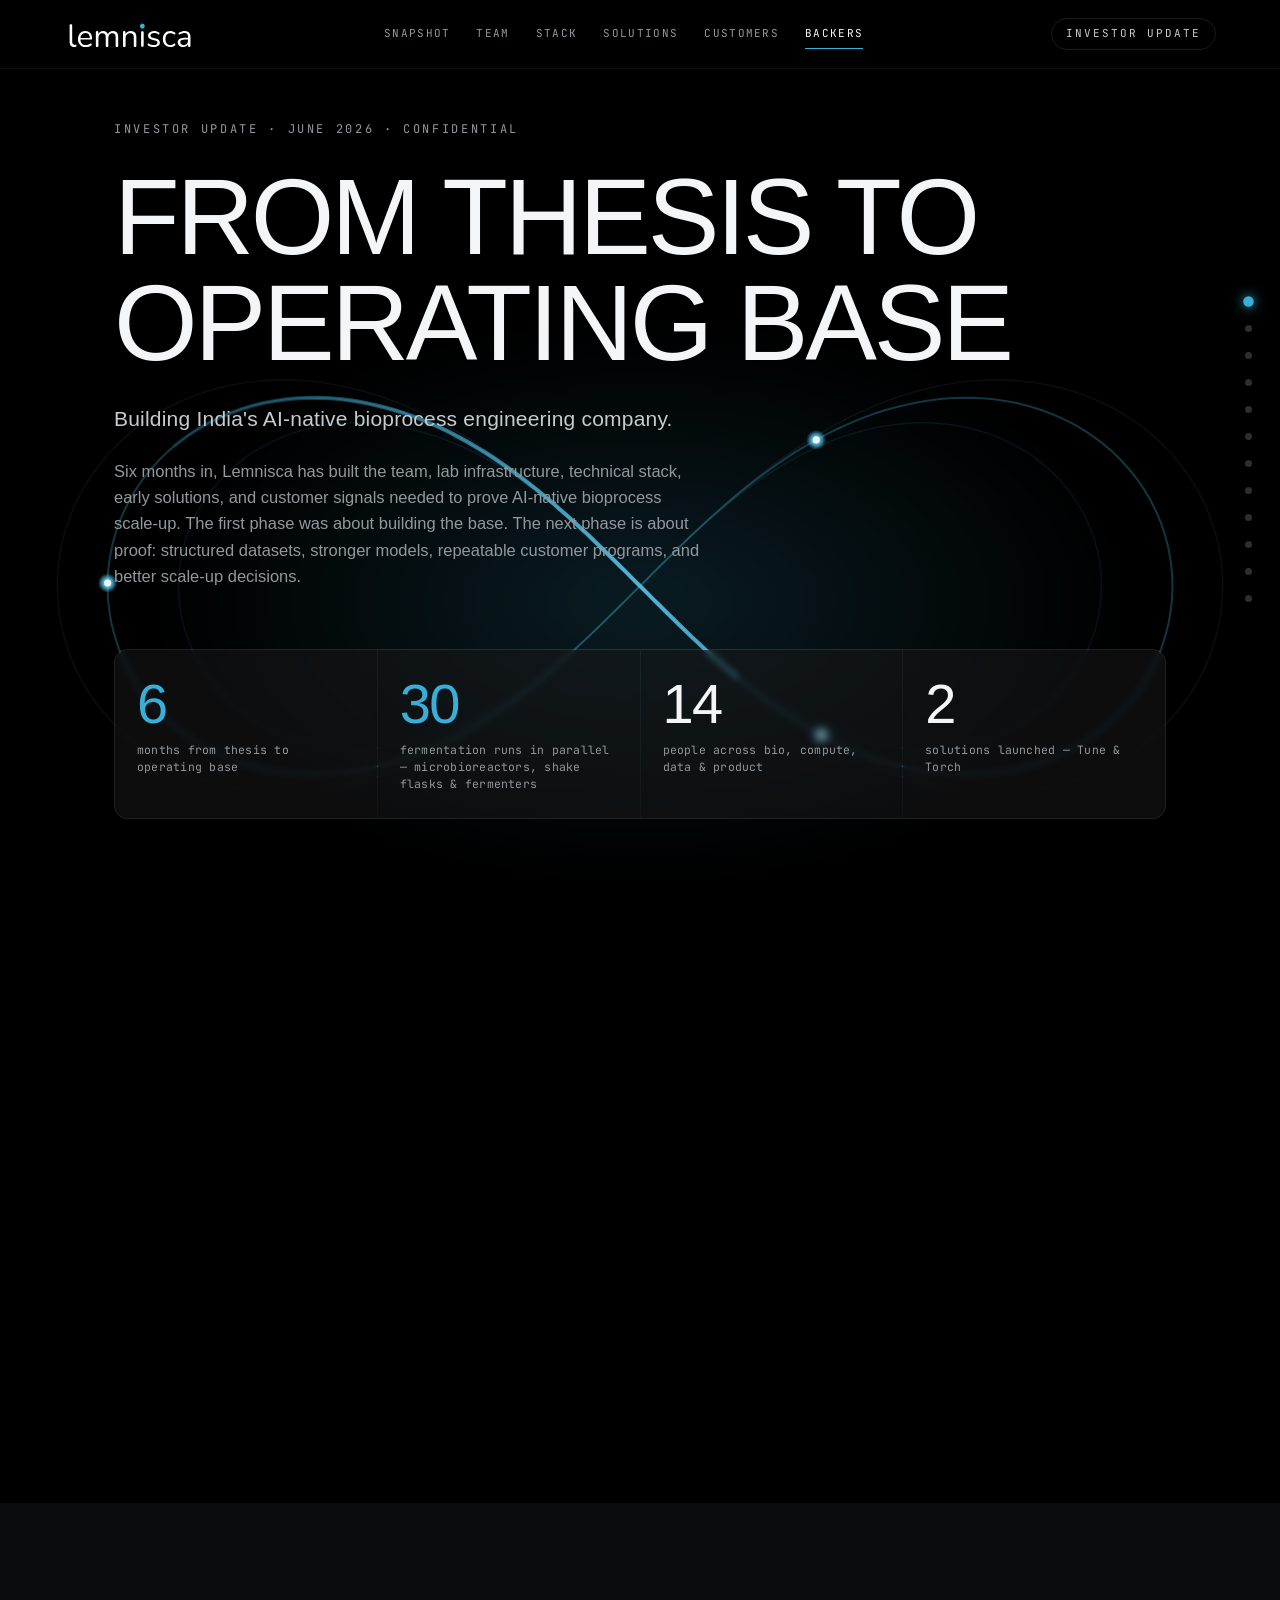
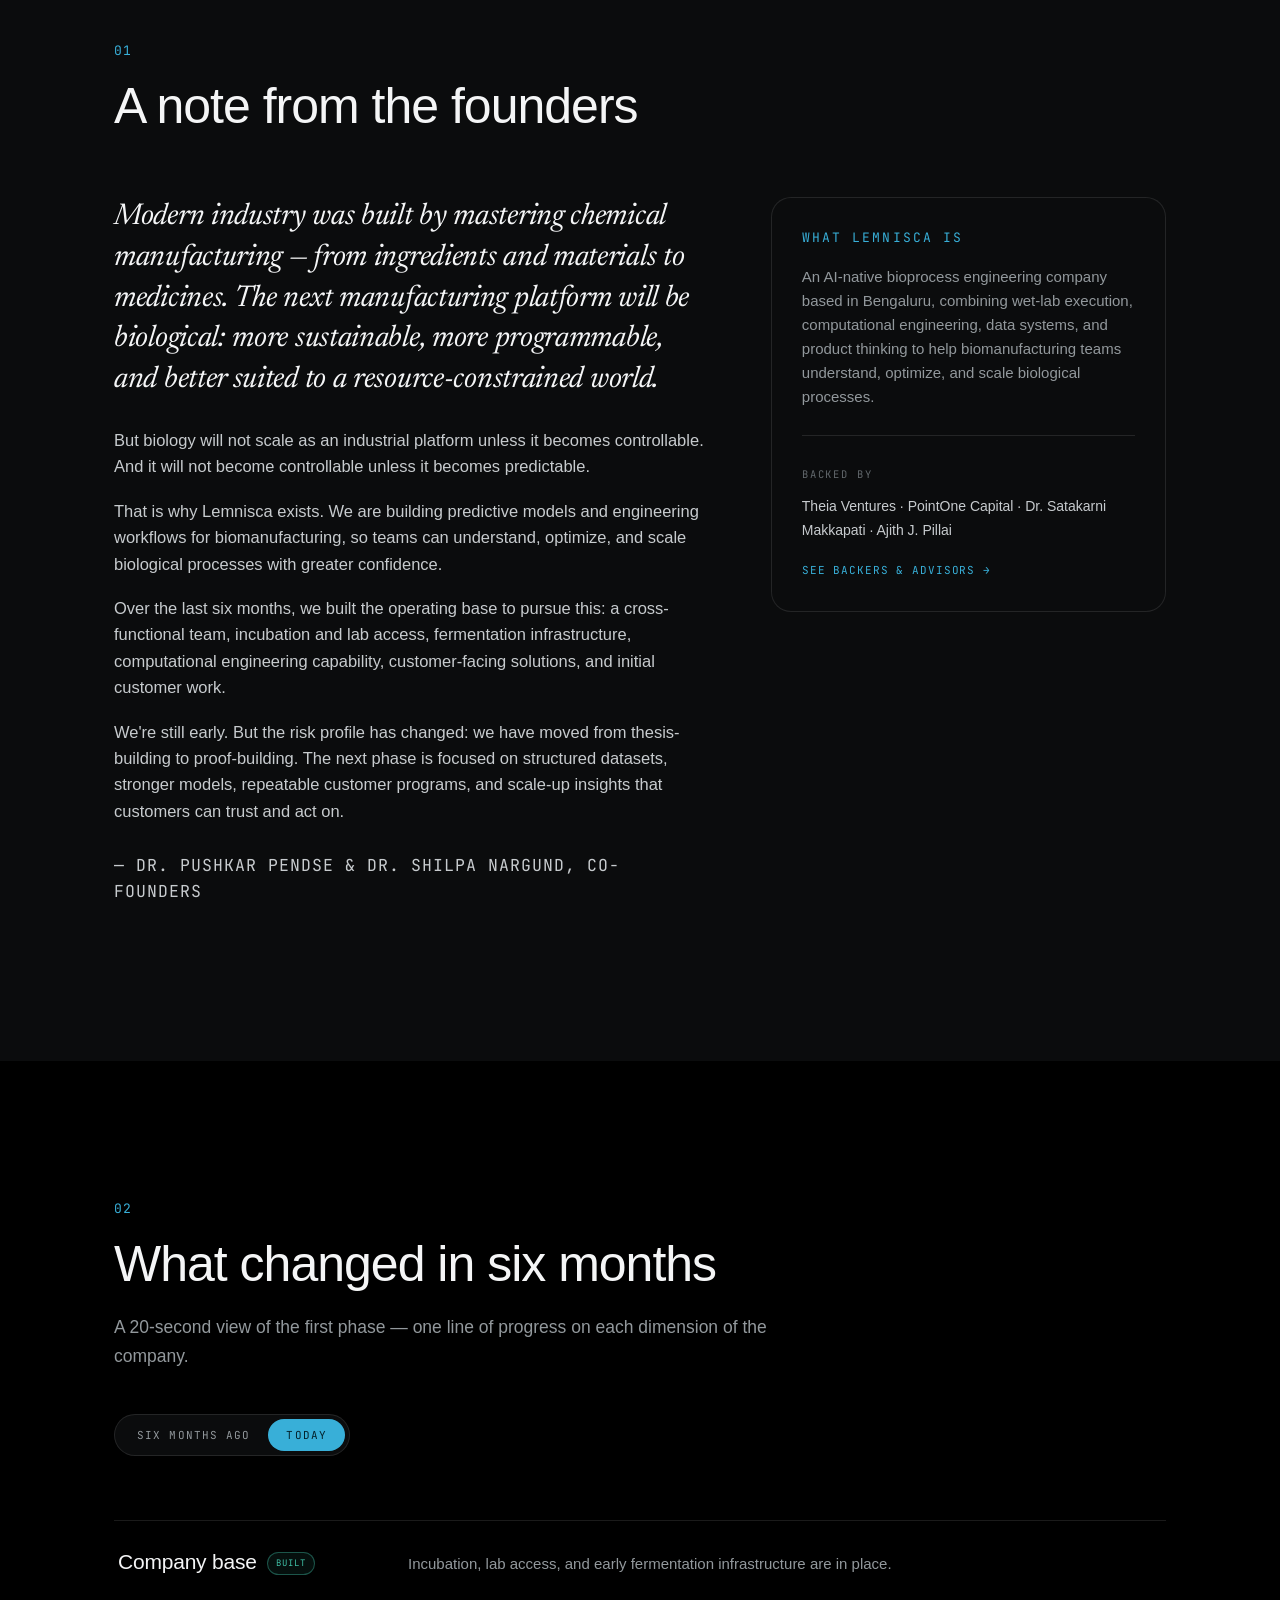
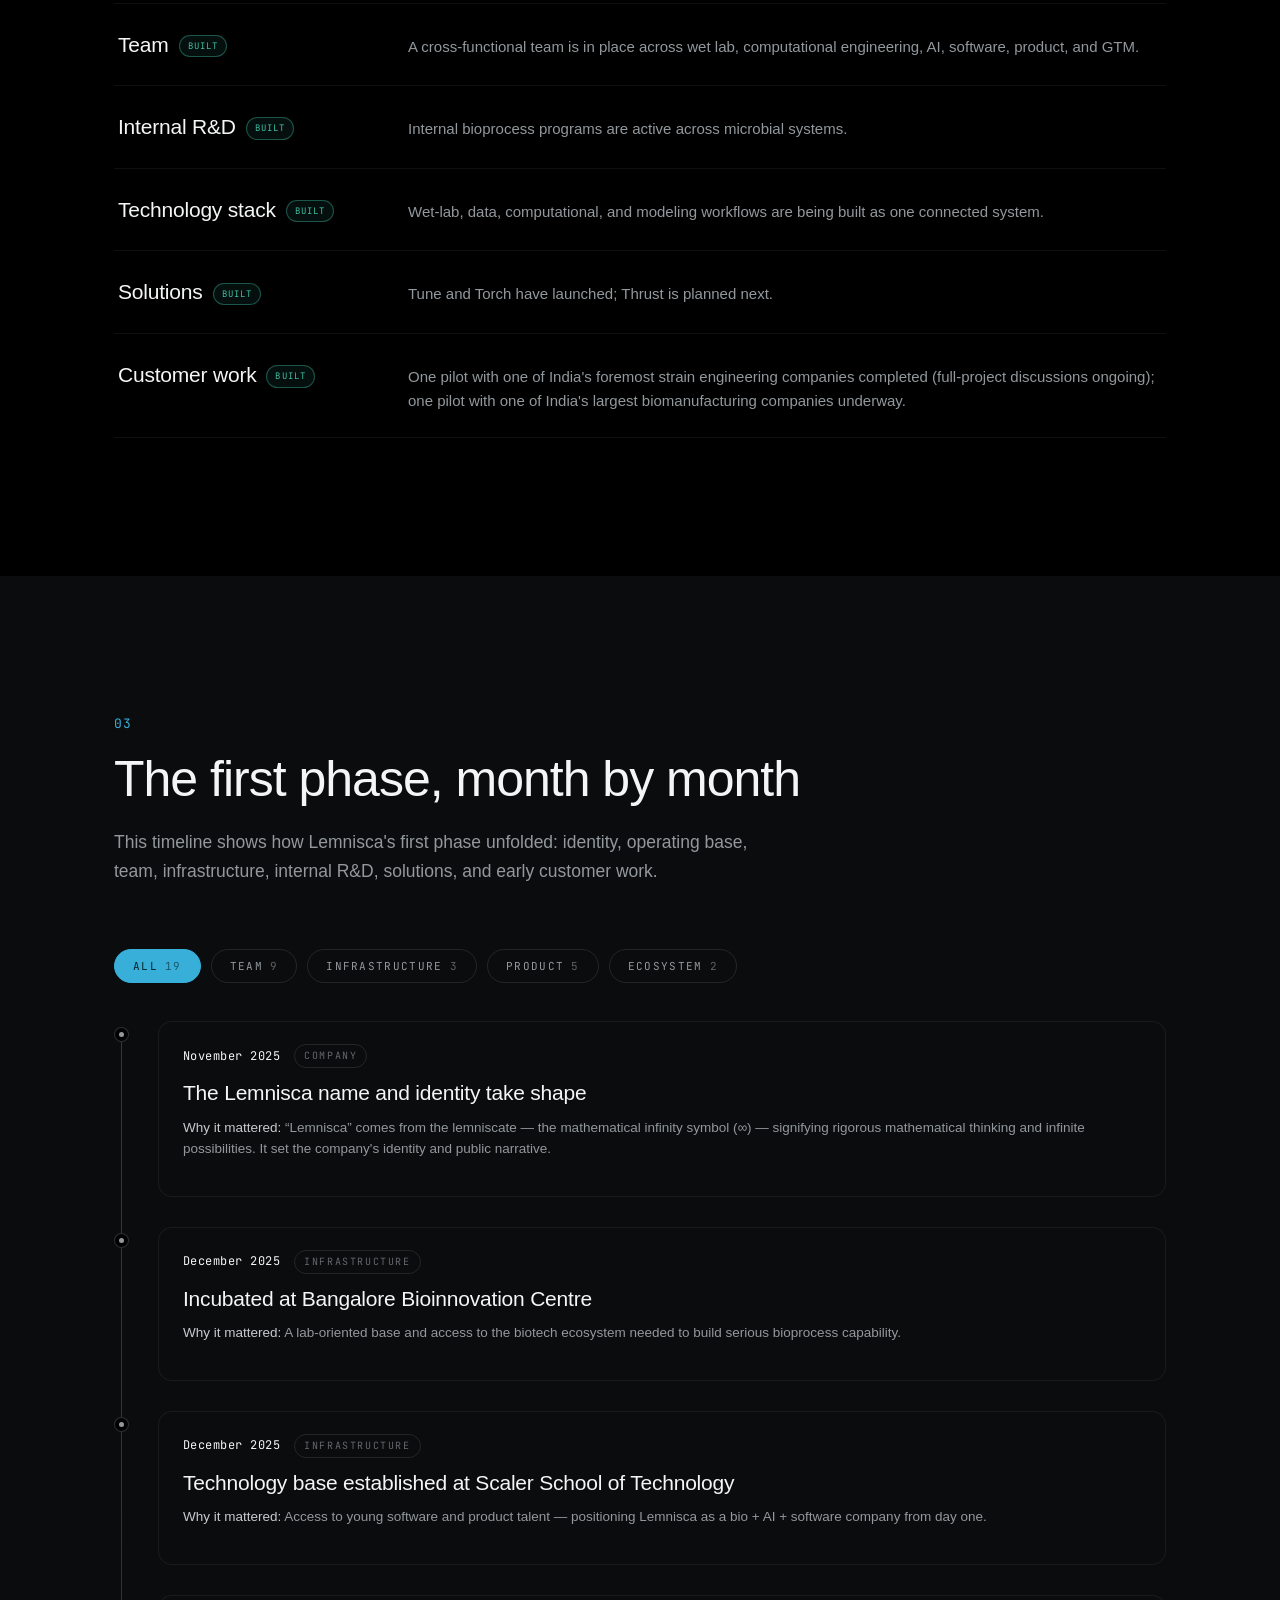
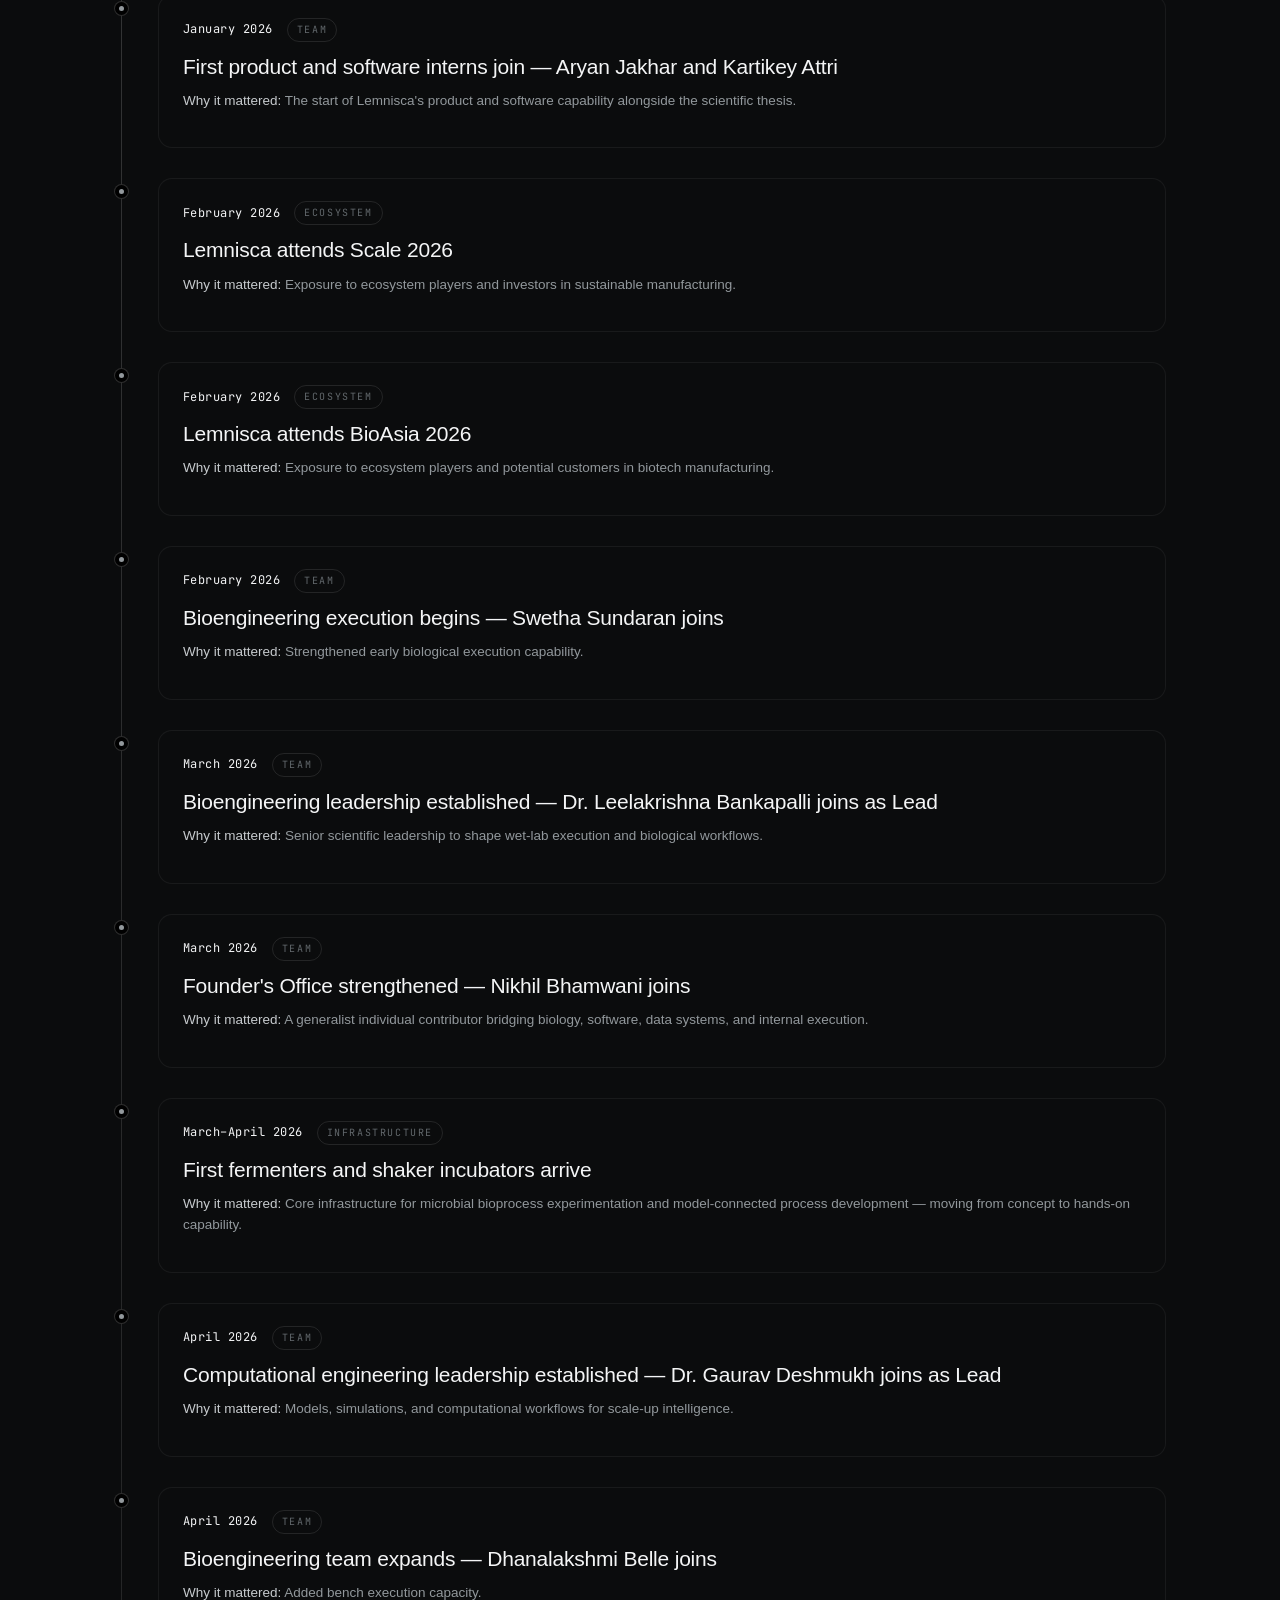
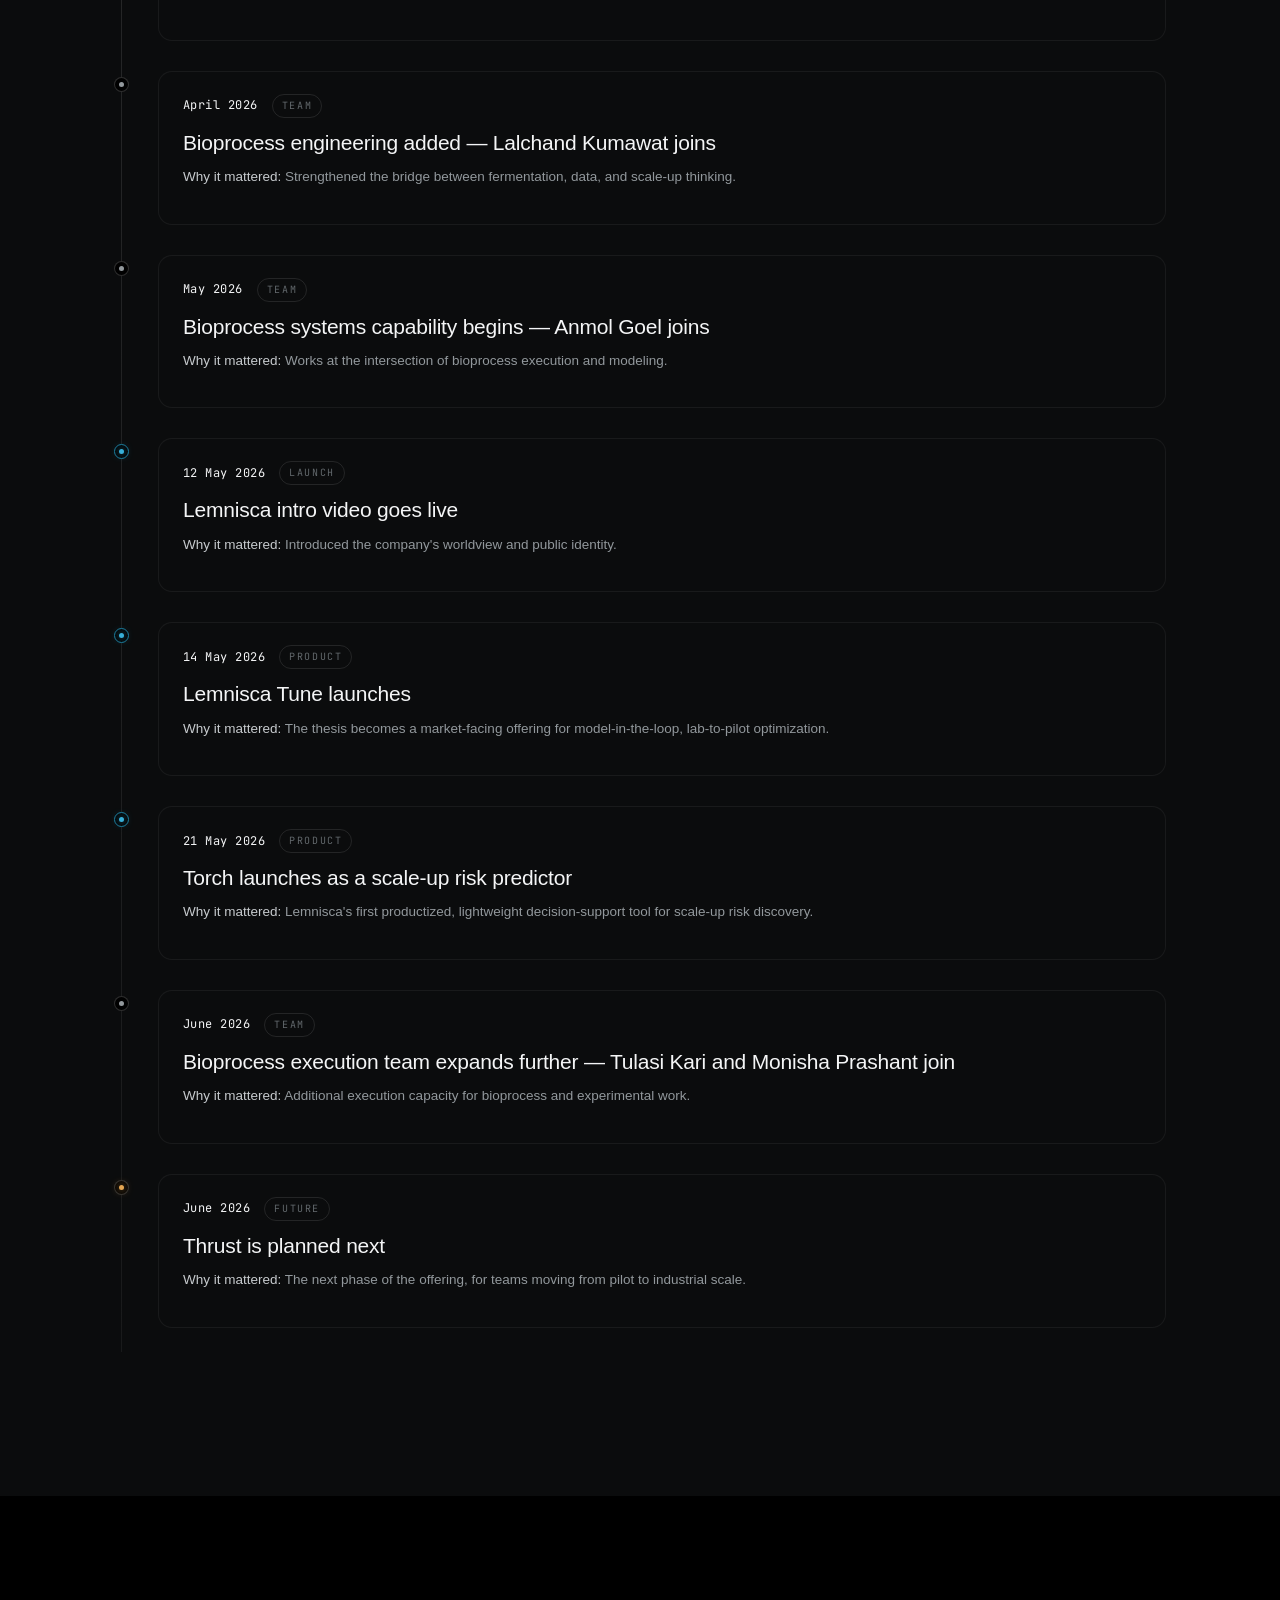
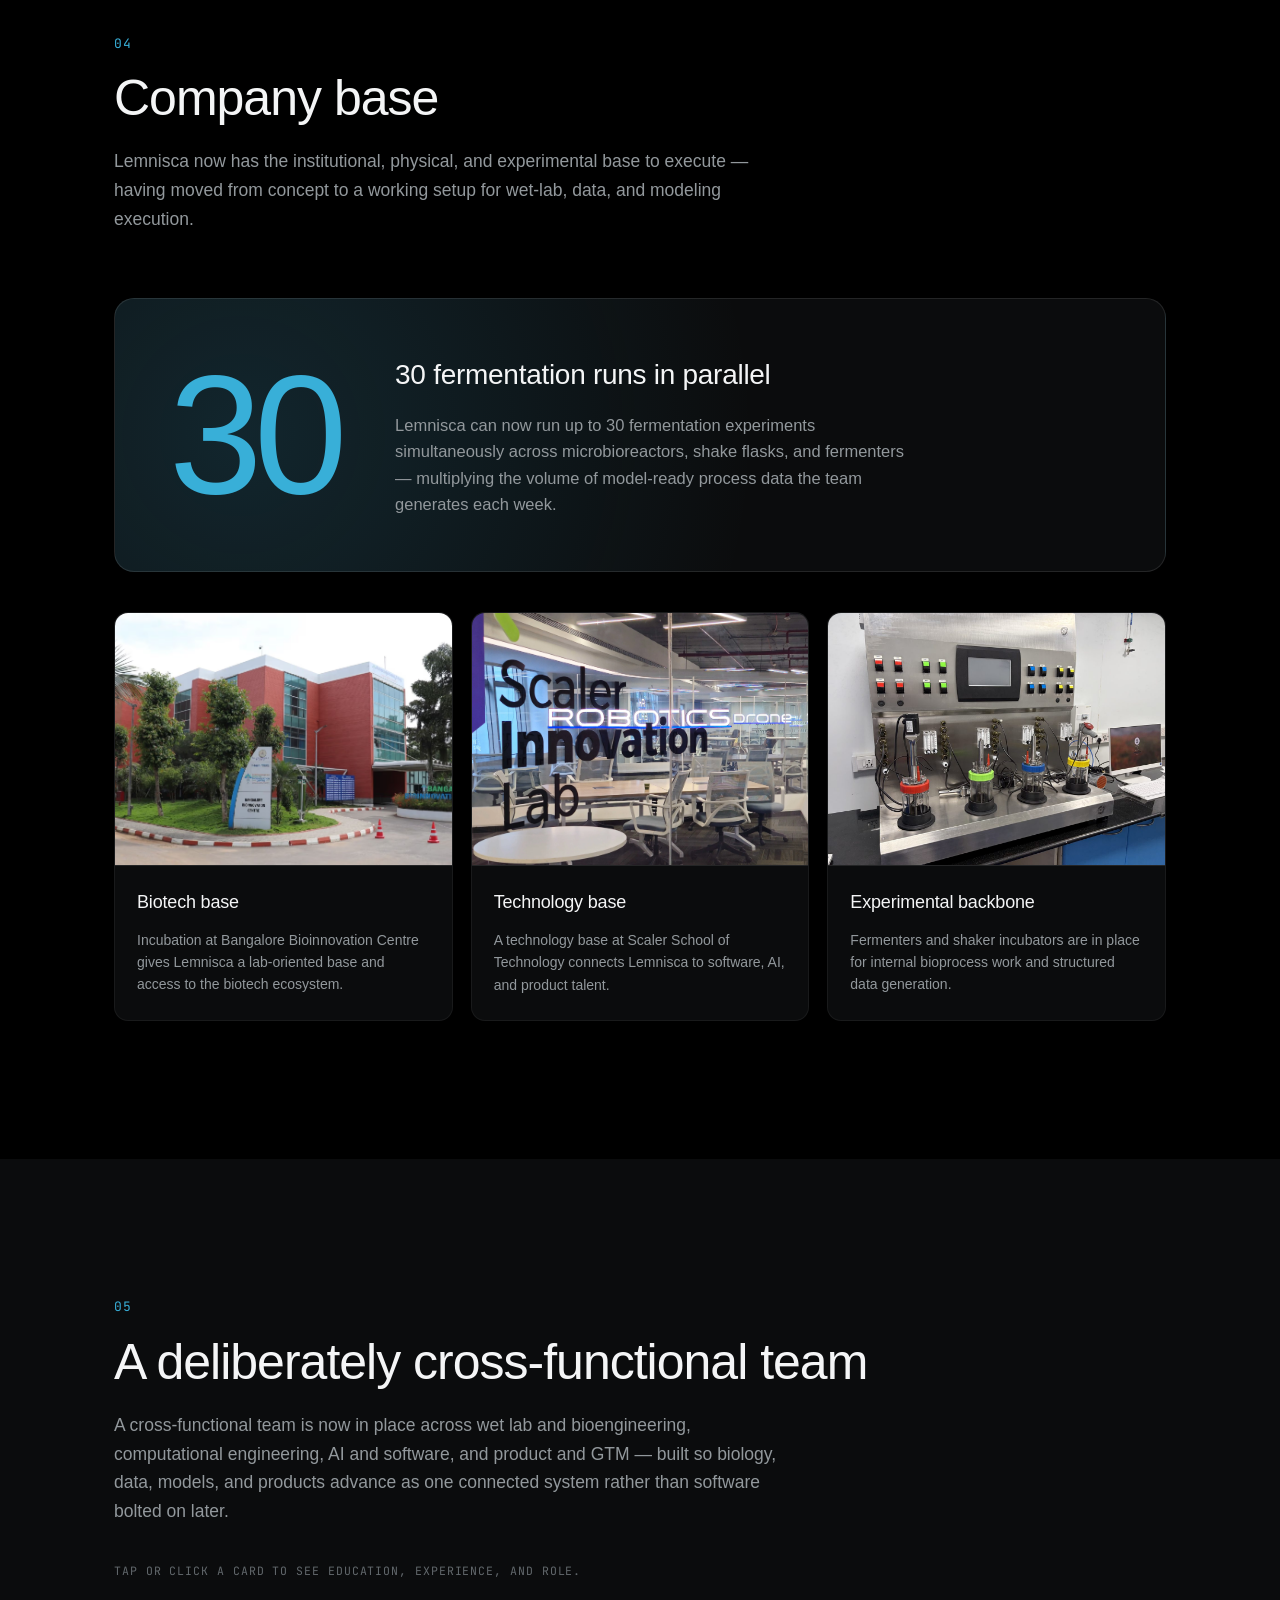
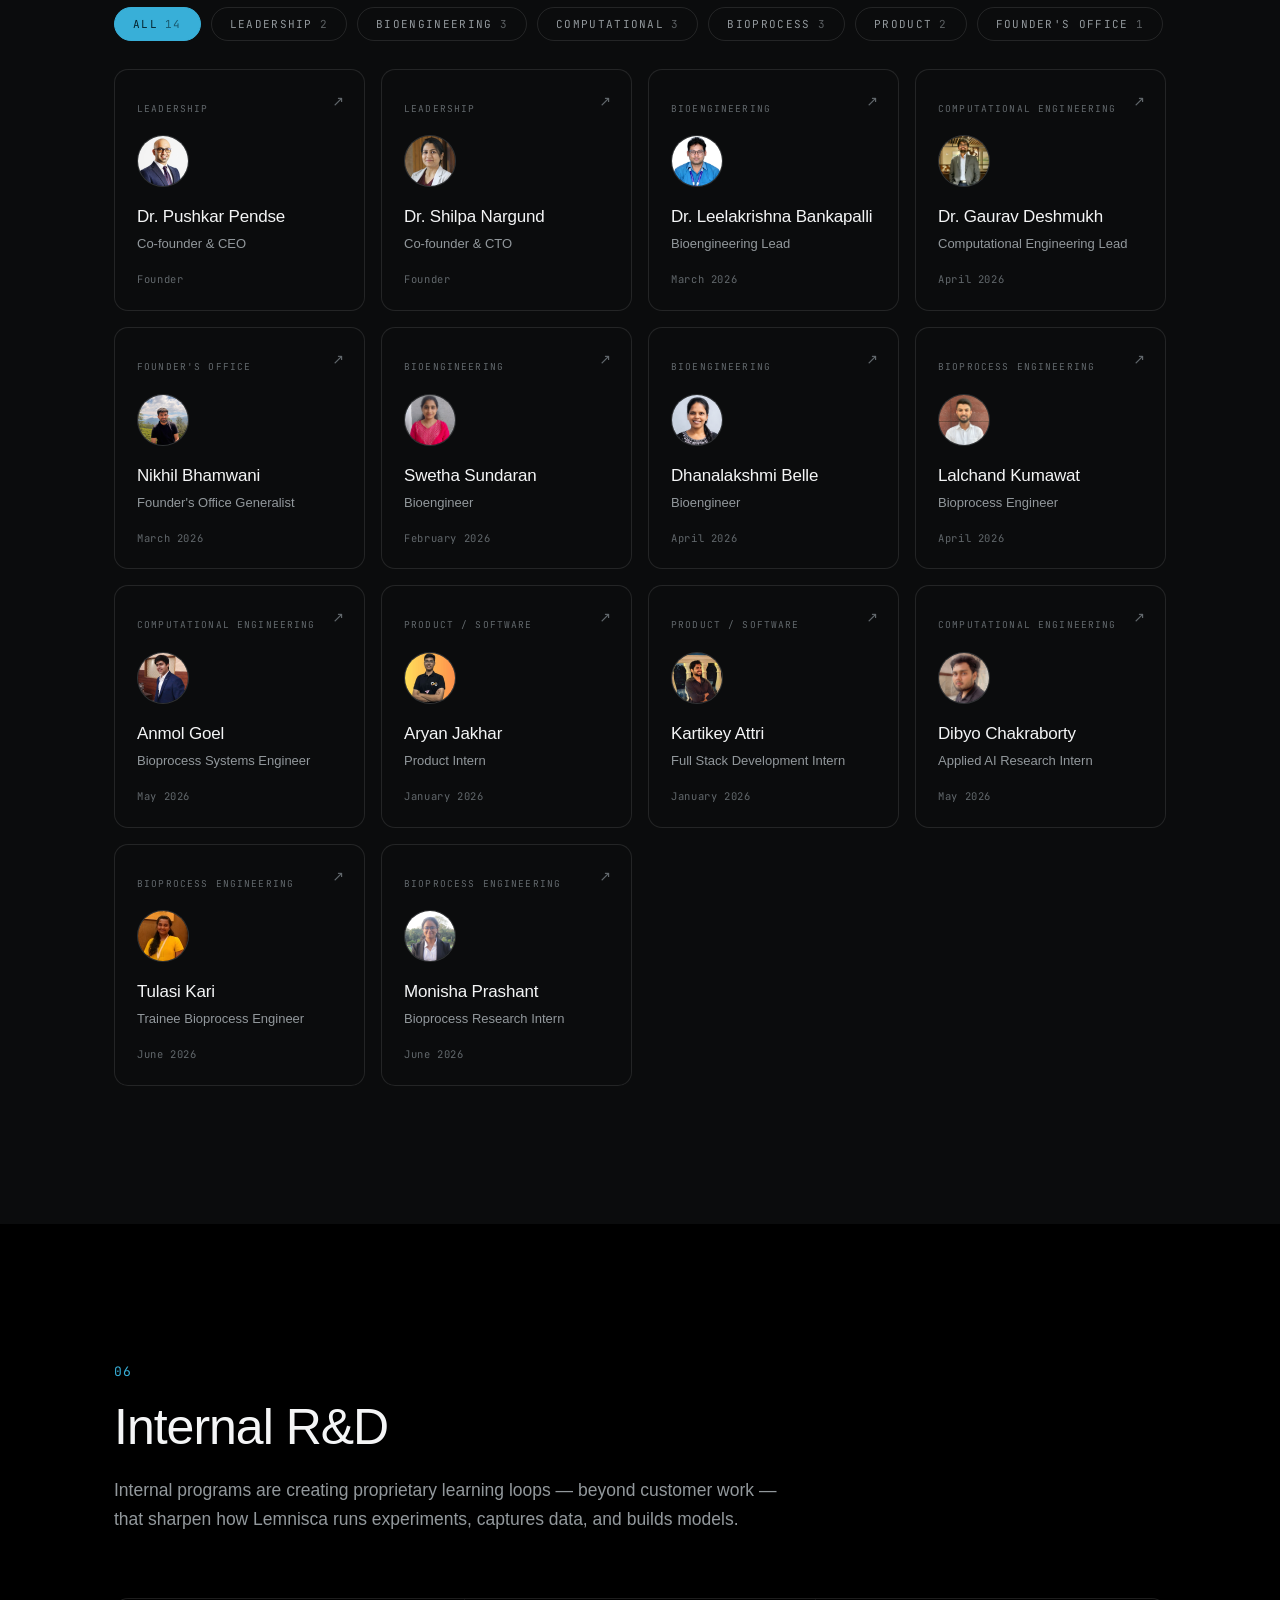
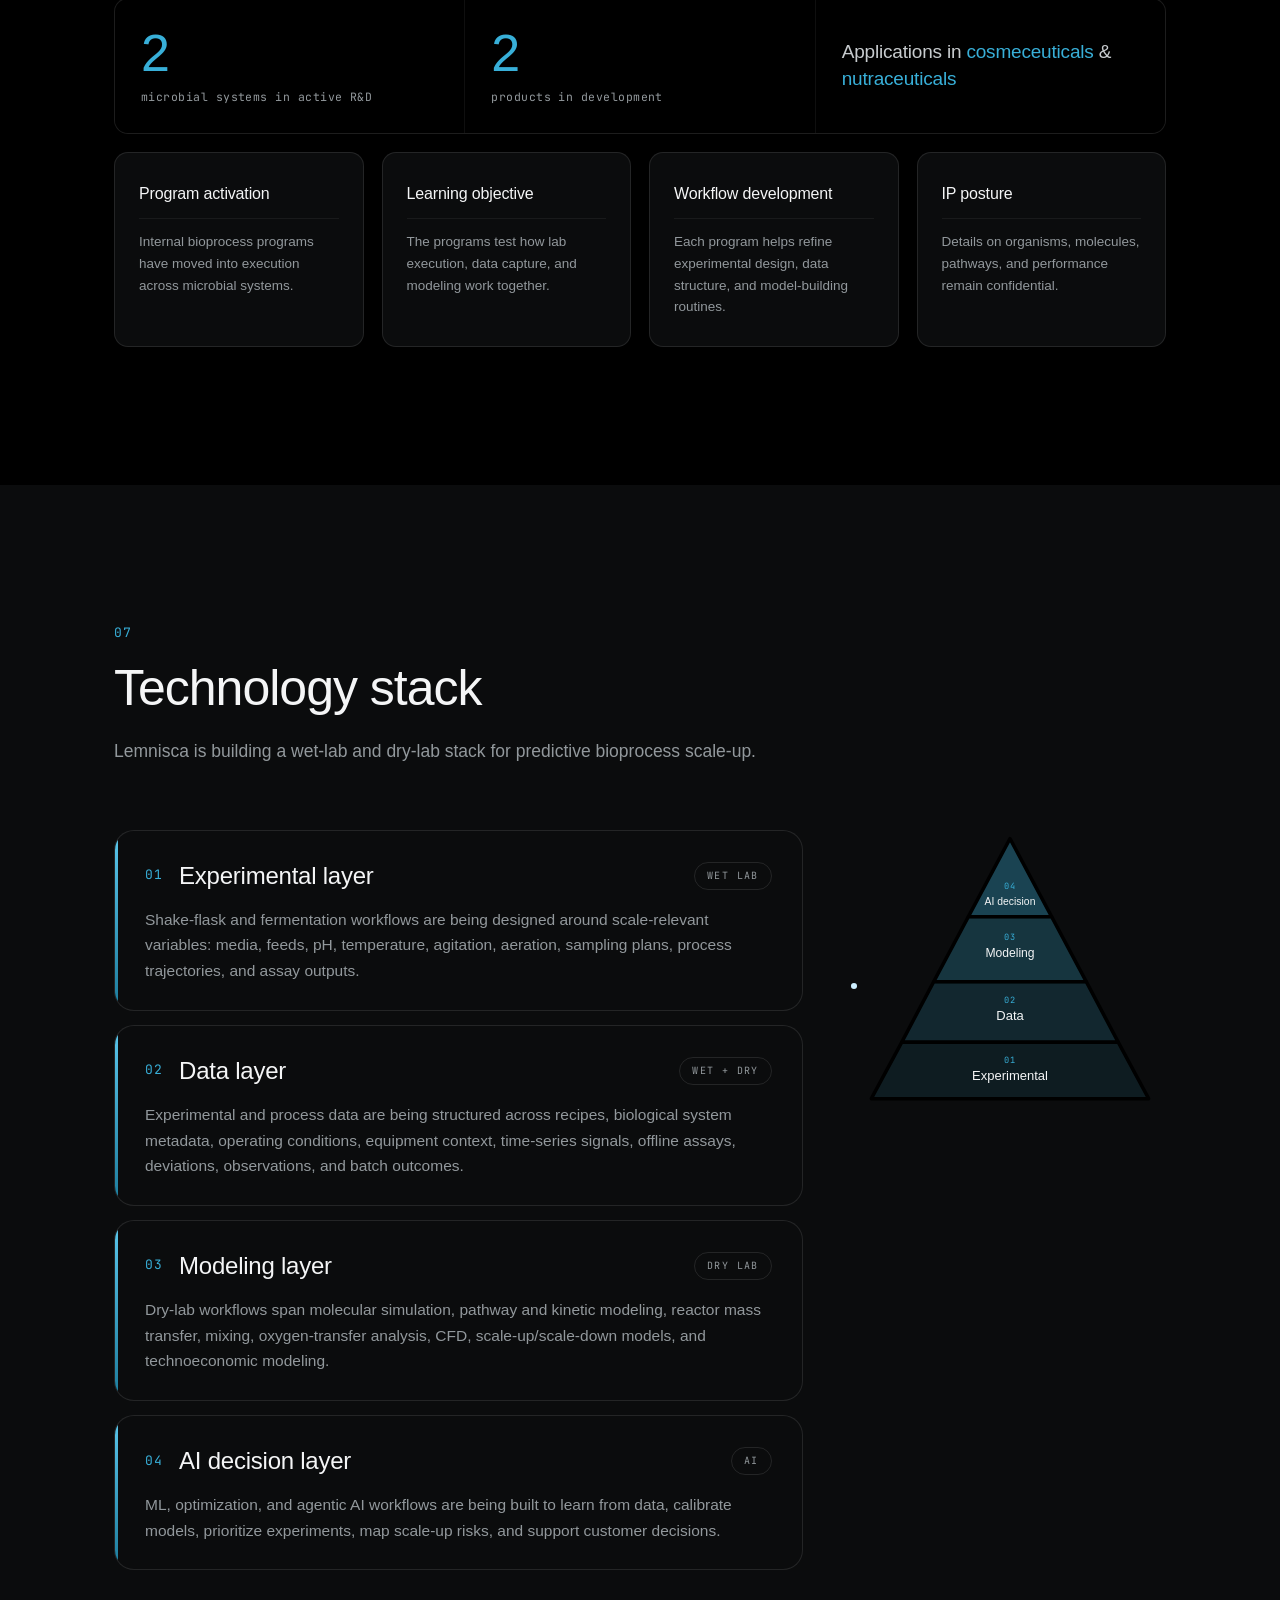
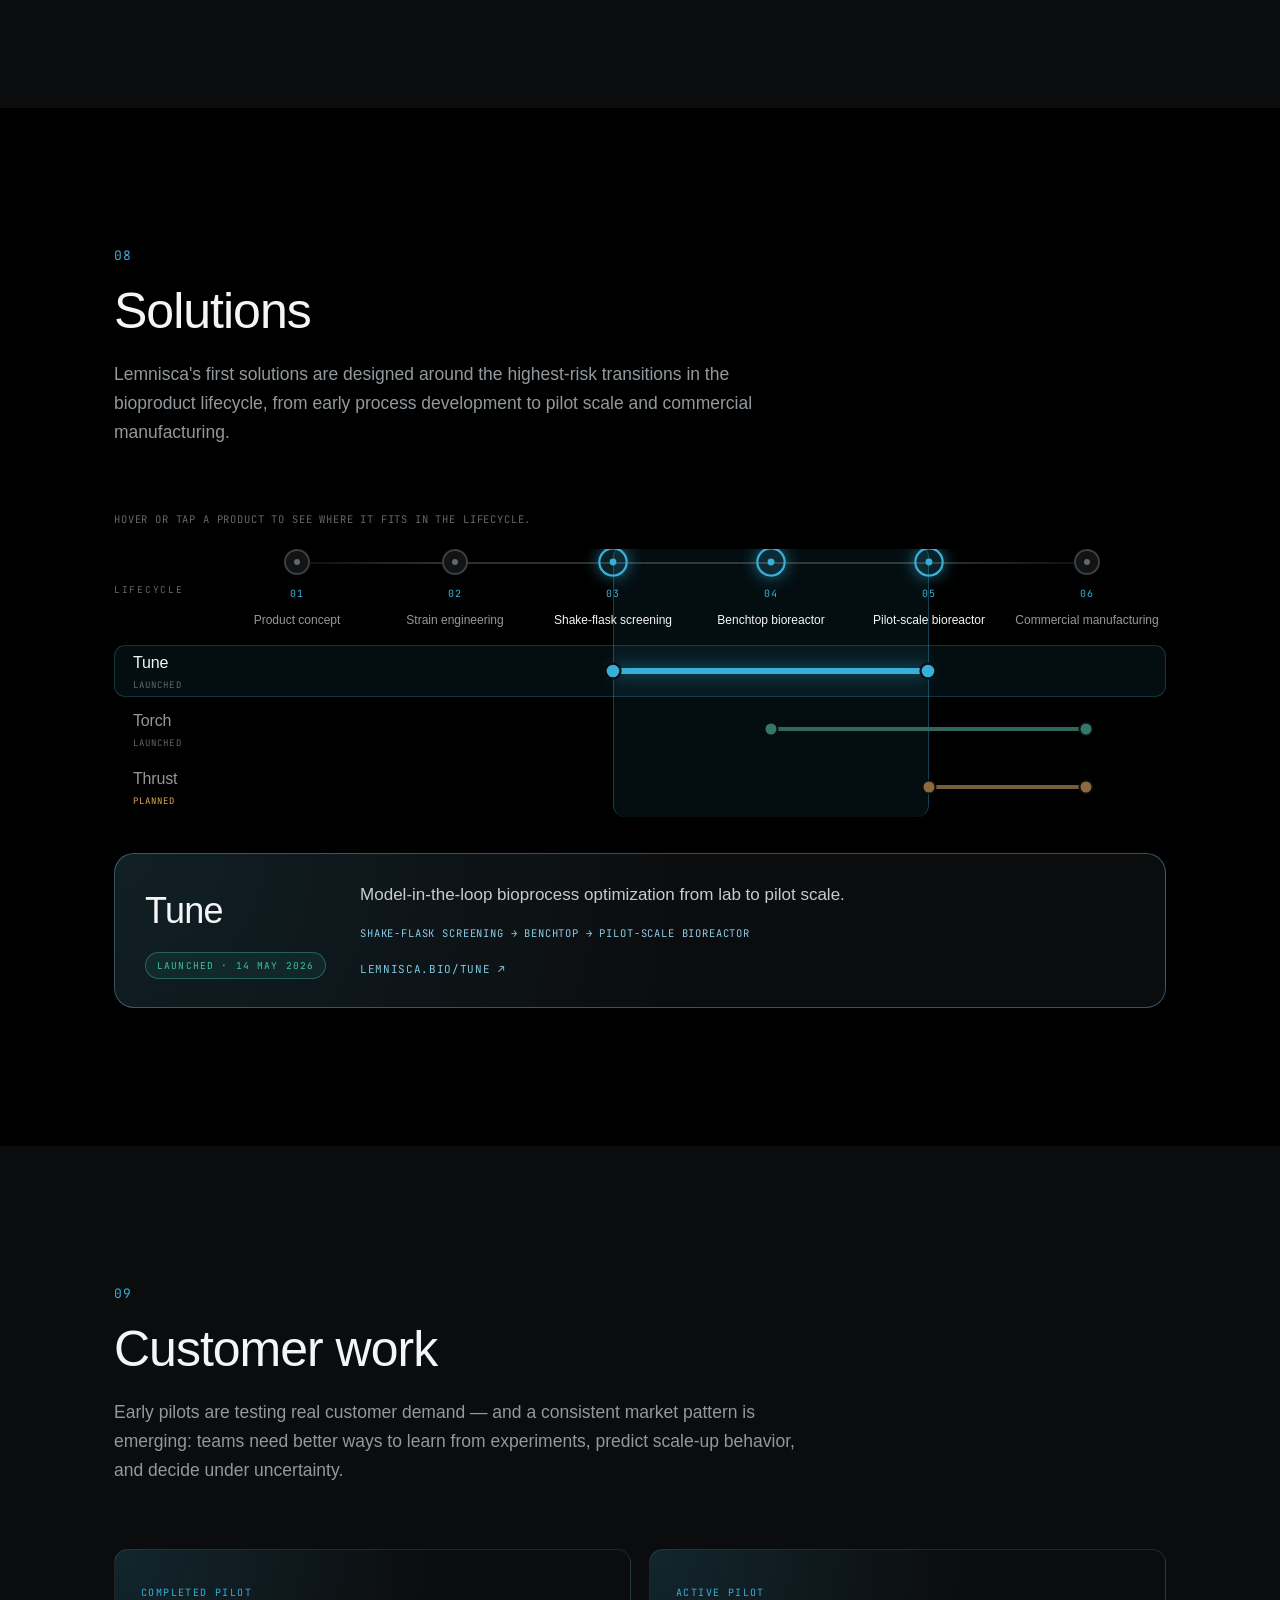
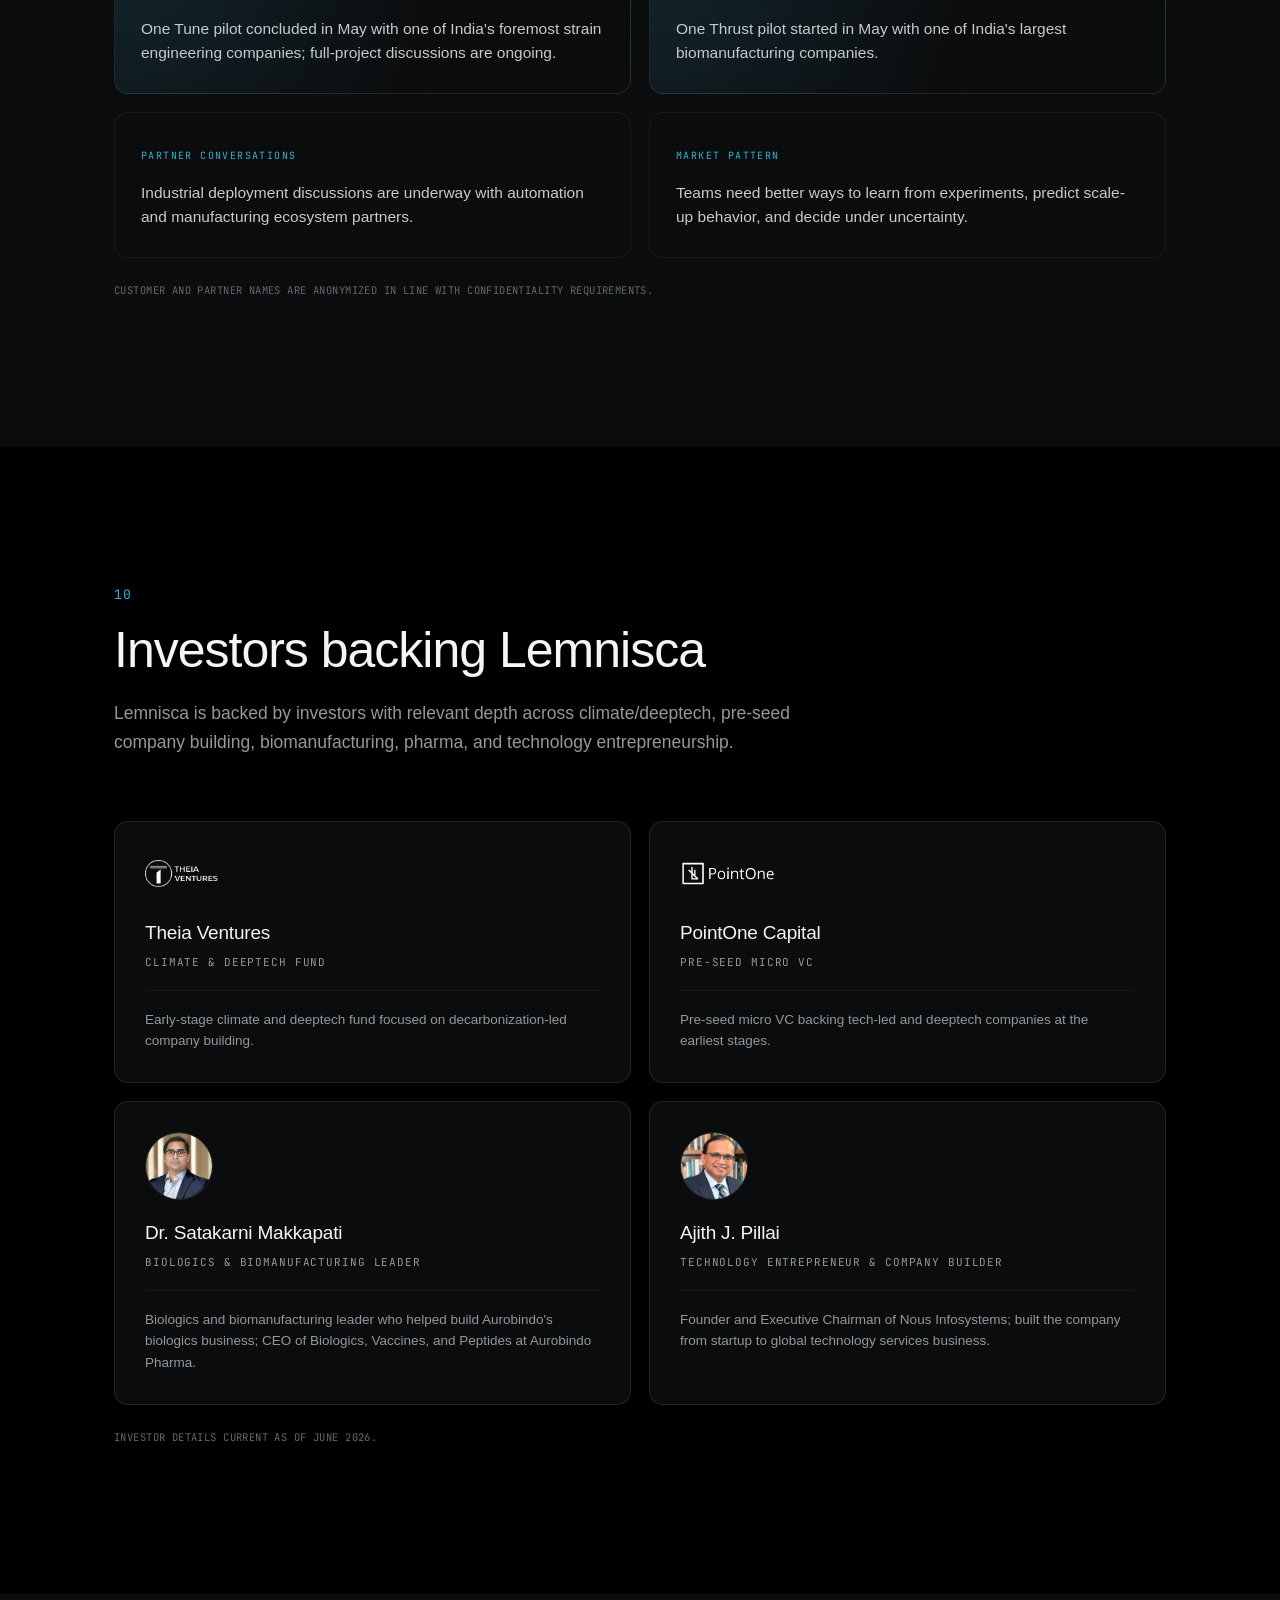
==== commit 68deb2d8: "Enable autoplay on YouTube embed" ====
--- a/index.html
+++ b/index.html
@@ -67,7 +67,7 @@
         <div class="hero-stats" id="heroStats"></div>
         <div class="hero-media" style="margin-top:28px;">
           <div style="padding:56.25% 0 0 0;position:relative;border-radius:14px;overflow:hidden;">
-            <iframe src="https://www.youtube.com/embed/b-MqUEtzLDk" title="Lemnisca Intro" frameborder="0" allow="accelerometer; autoplay; clipboard-write; encrypted-media; gyroscope; picture-in-picture; web-share" referrerpolicy="strict-origin-when-cross-origin" allowfullscreen style="position:absolute;top:0;left:0;width:100%;height:100%;"></iframe>
+            <iframe src="https://www.youtube.com/embed/b-MqUEtzLDk?autoplay=1&mute=1" title="Lemnisca Intro" frameborder="0" allow="accelerometer; autoplay; clipboard-write; encrypted-media; gyroscope; picture-in-picture; web-share" referrerpolicy="strict-origin-when-cross-origin" allowfullscreen style="position:absolute;top:0;left:0;width:100%;height:100%;"></iframe>
           </div>
         </div>
       </div>
